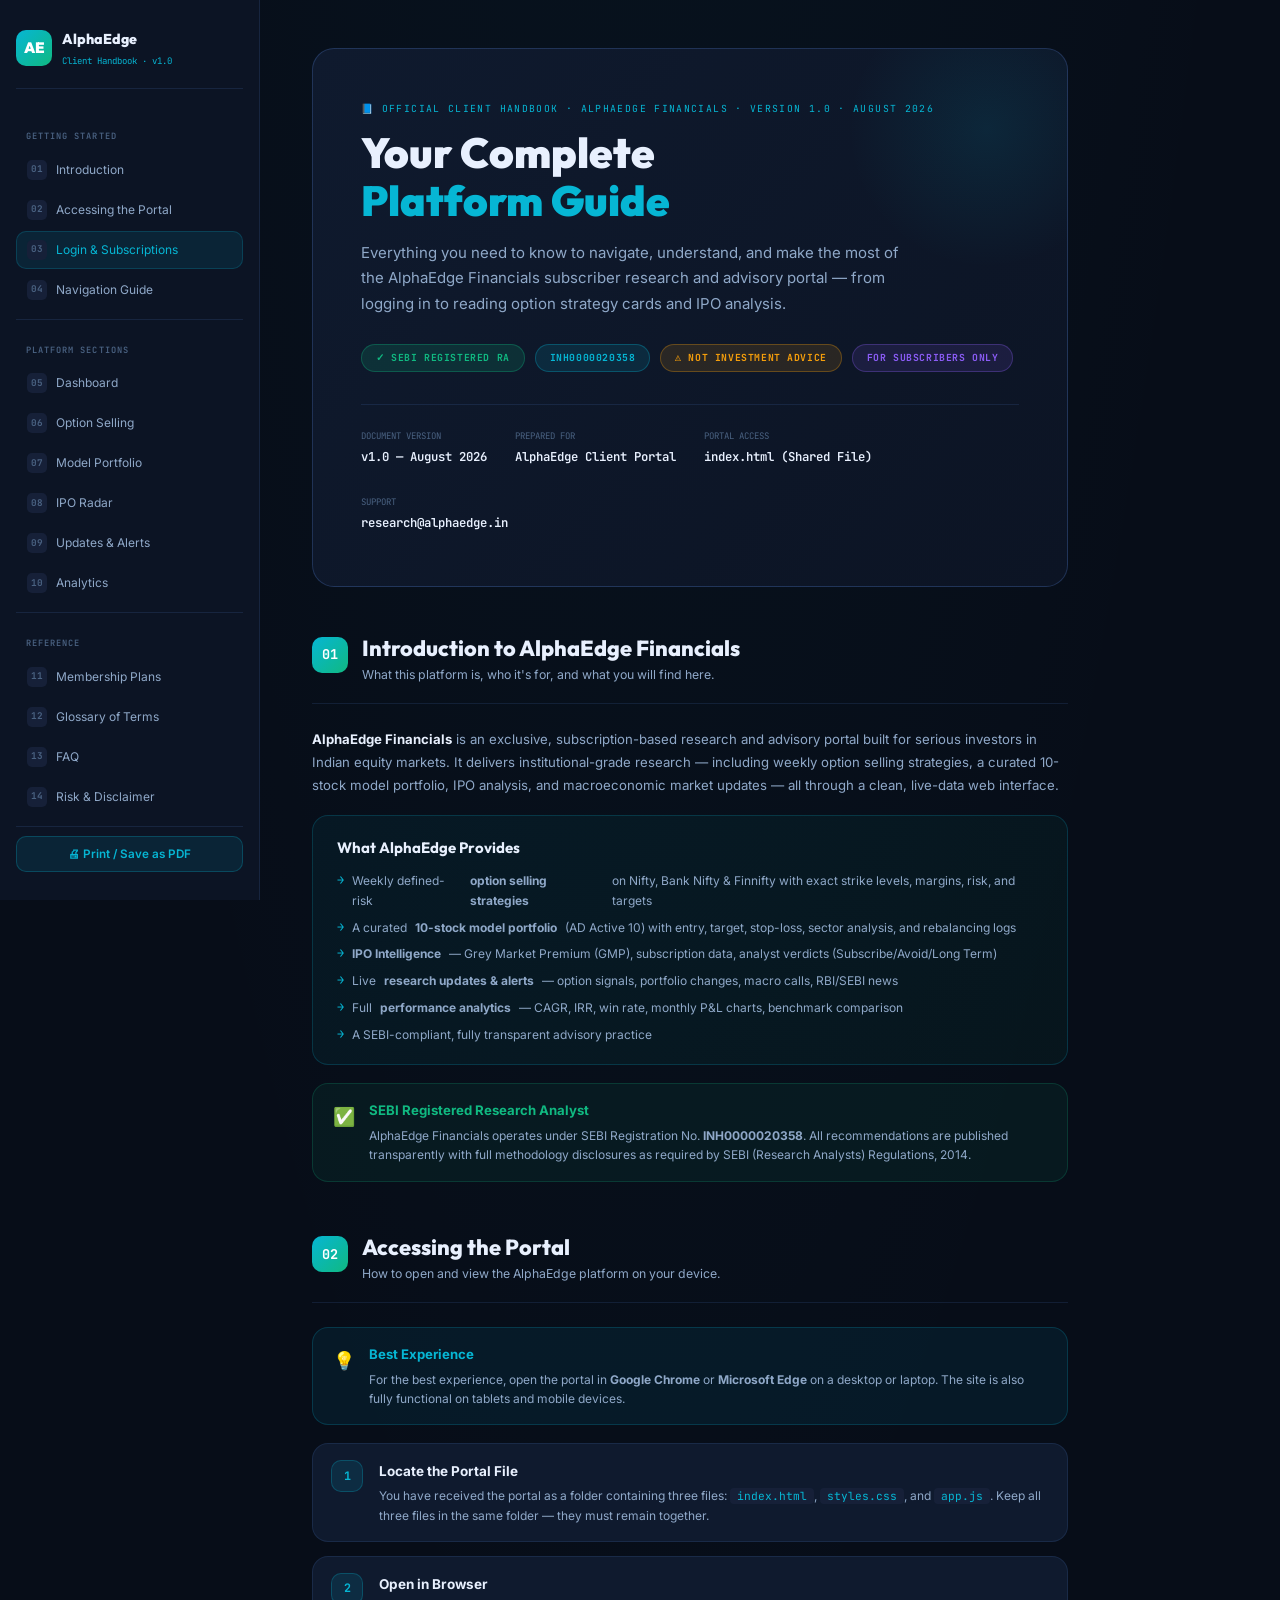
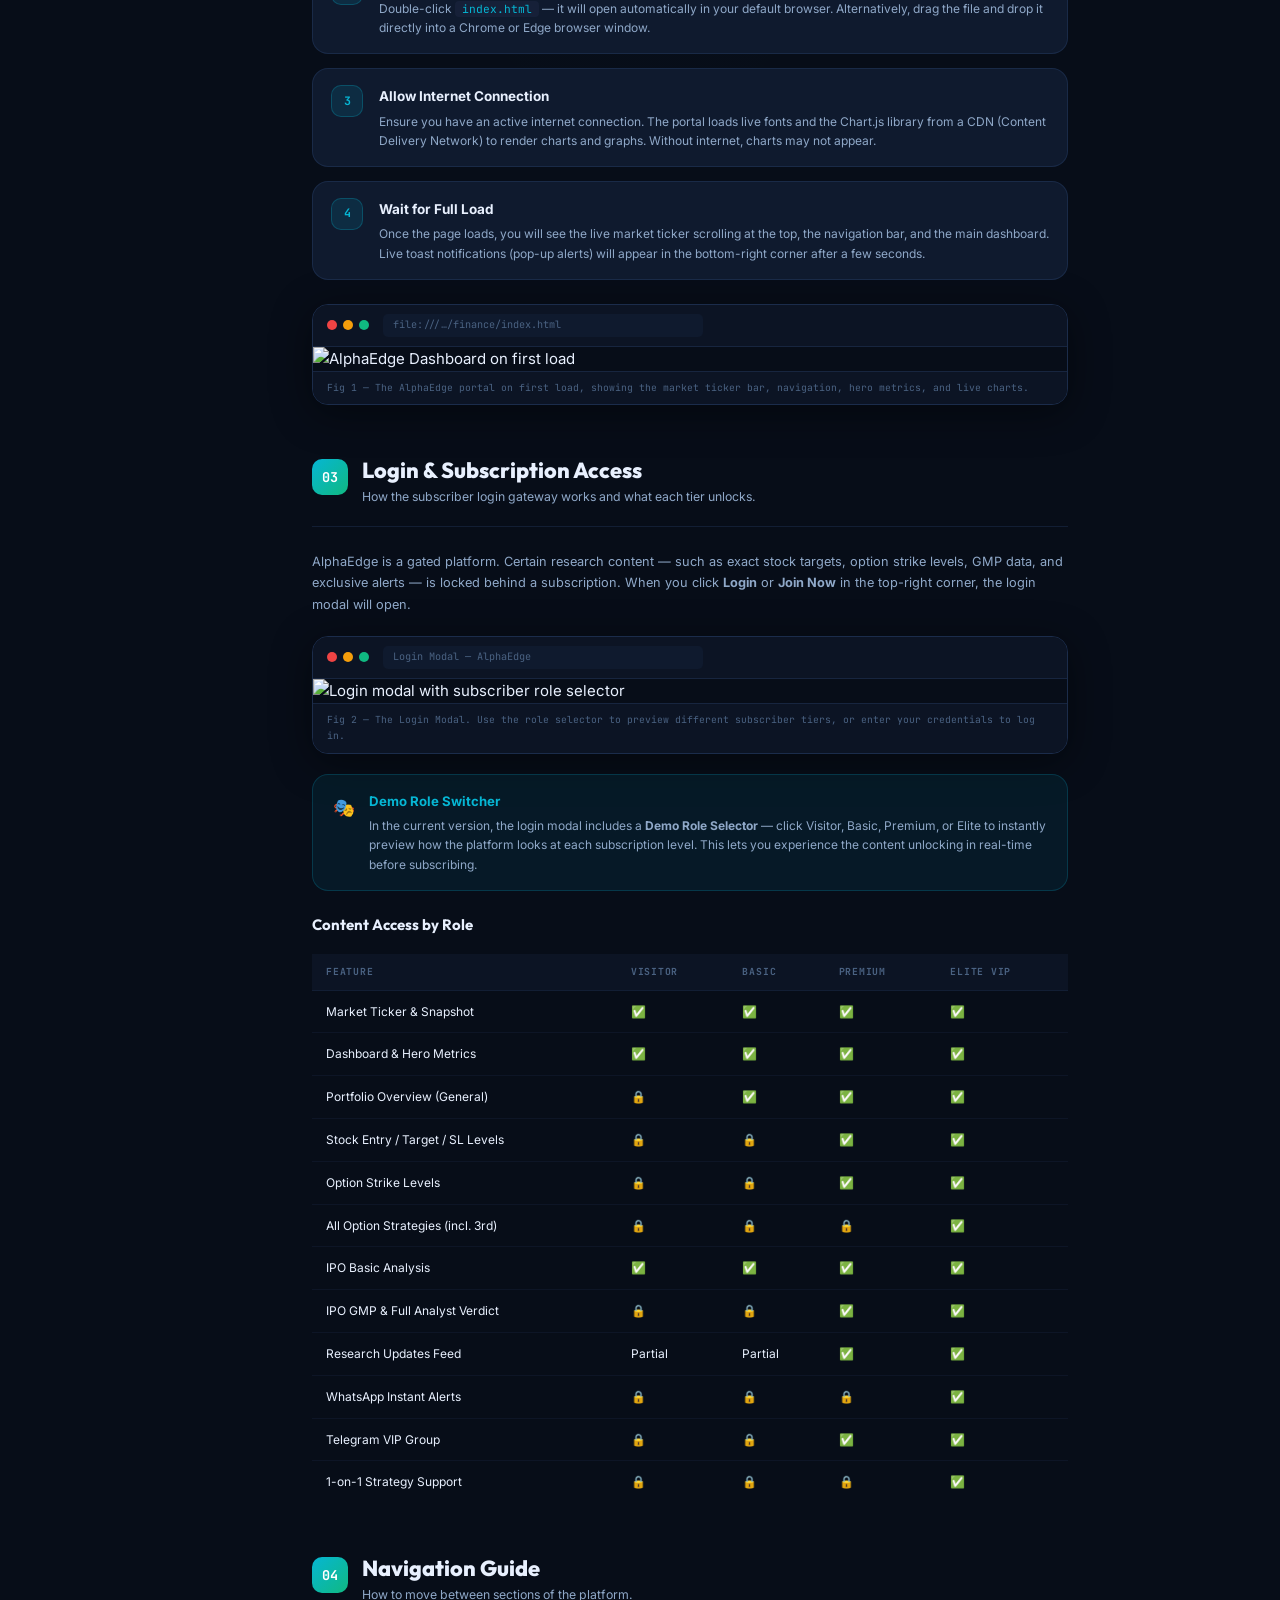
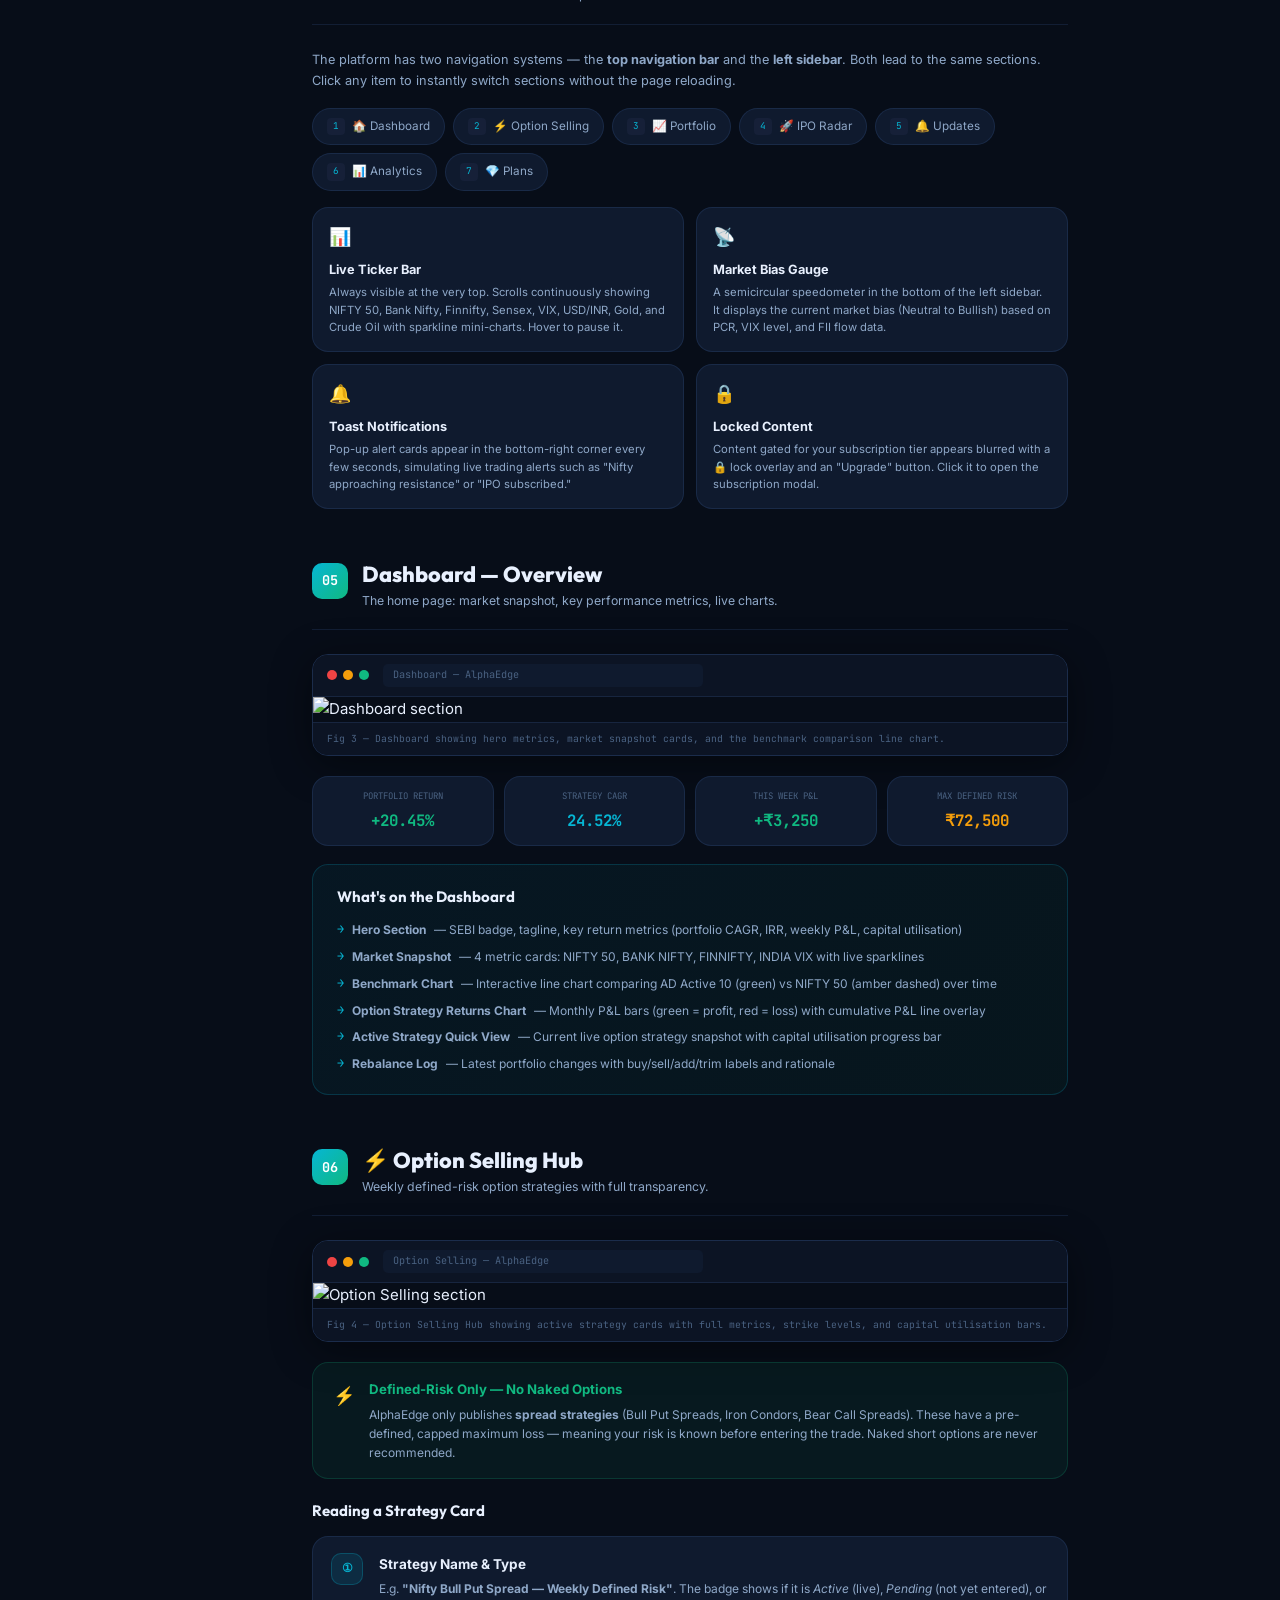
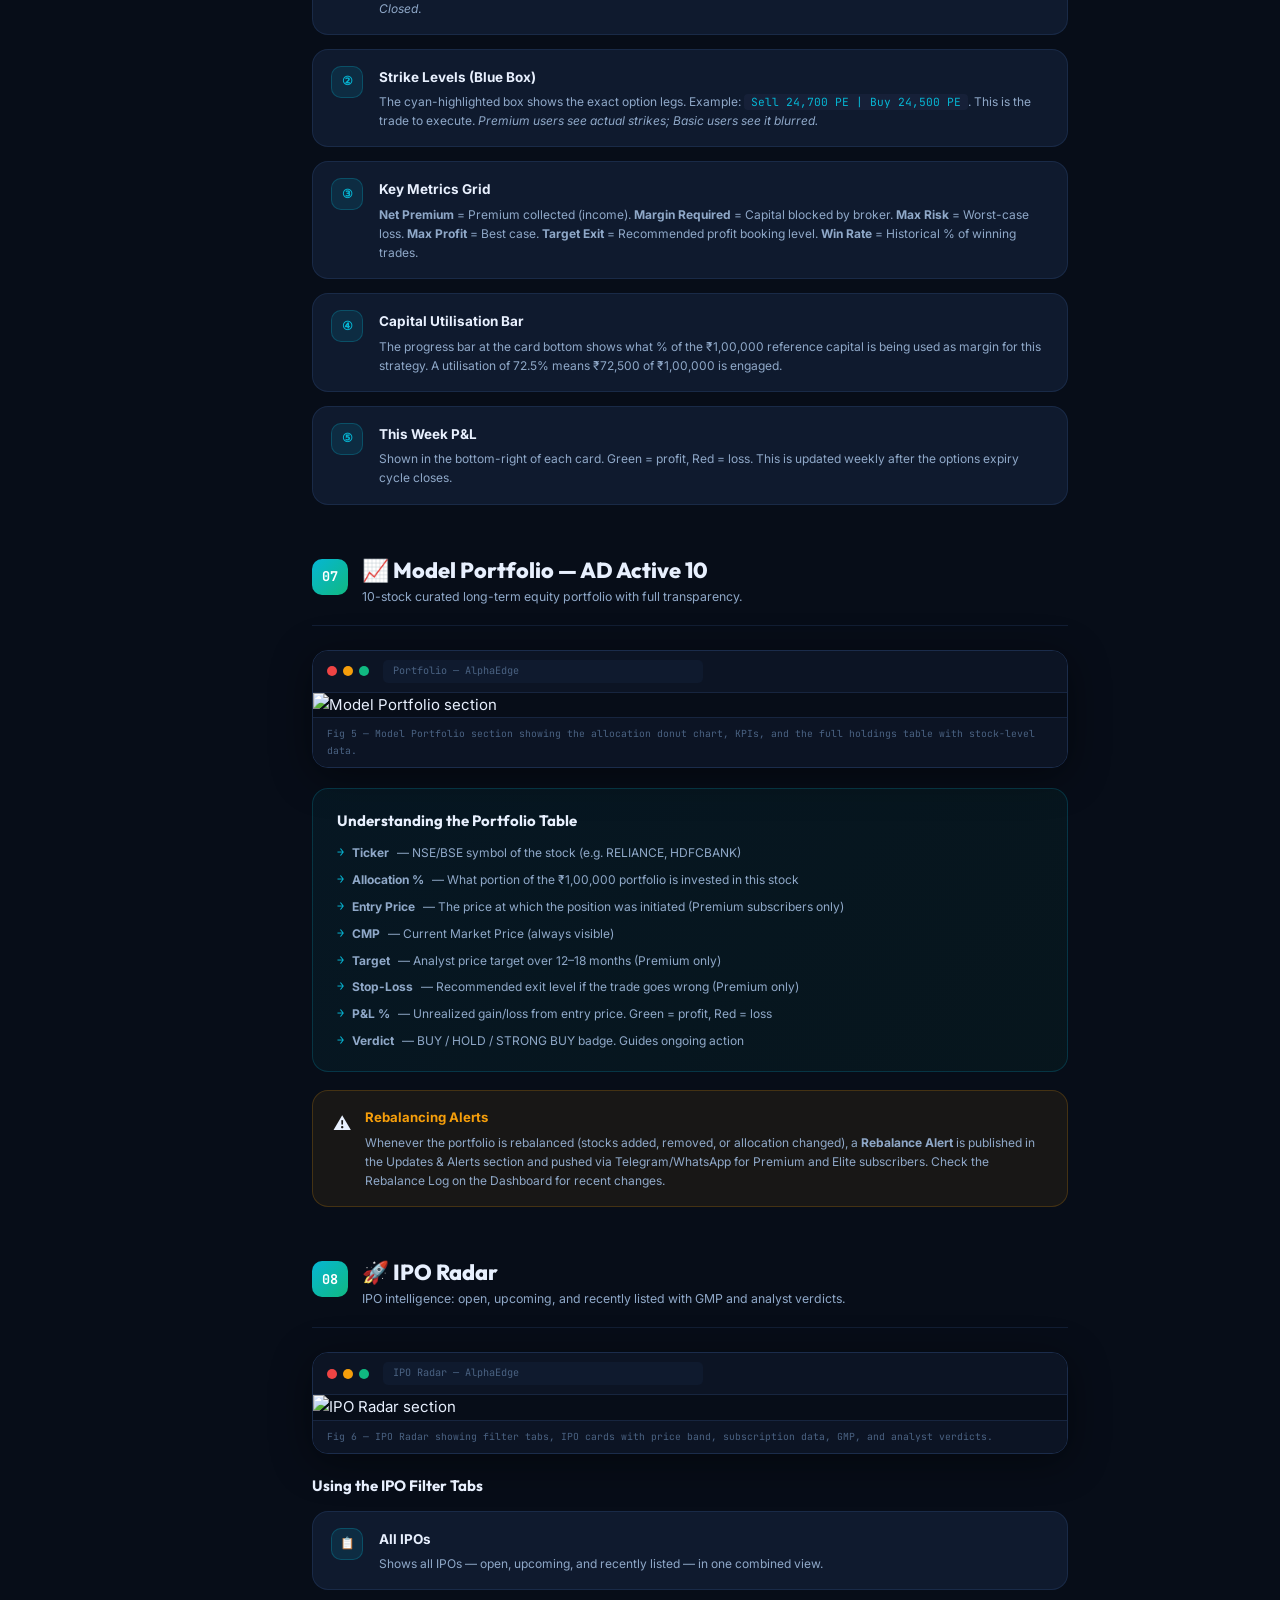
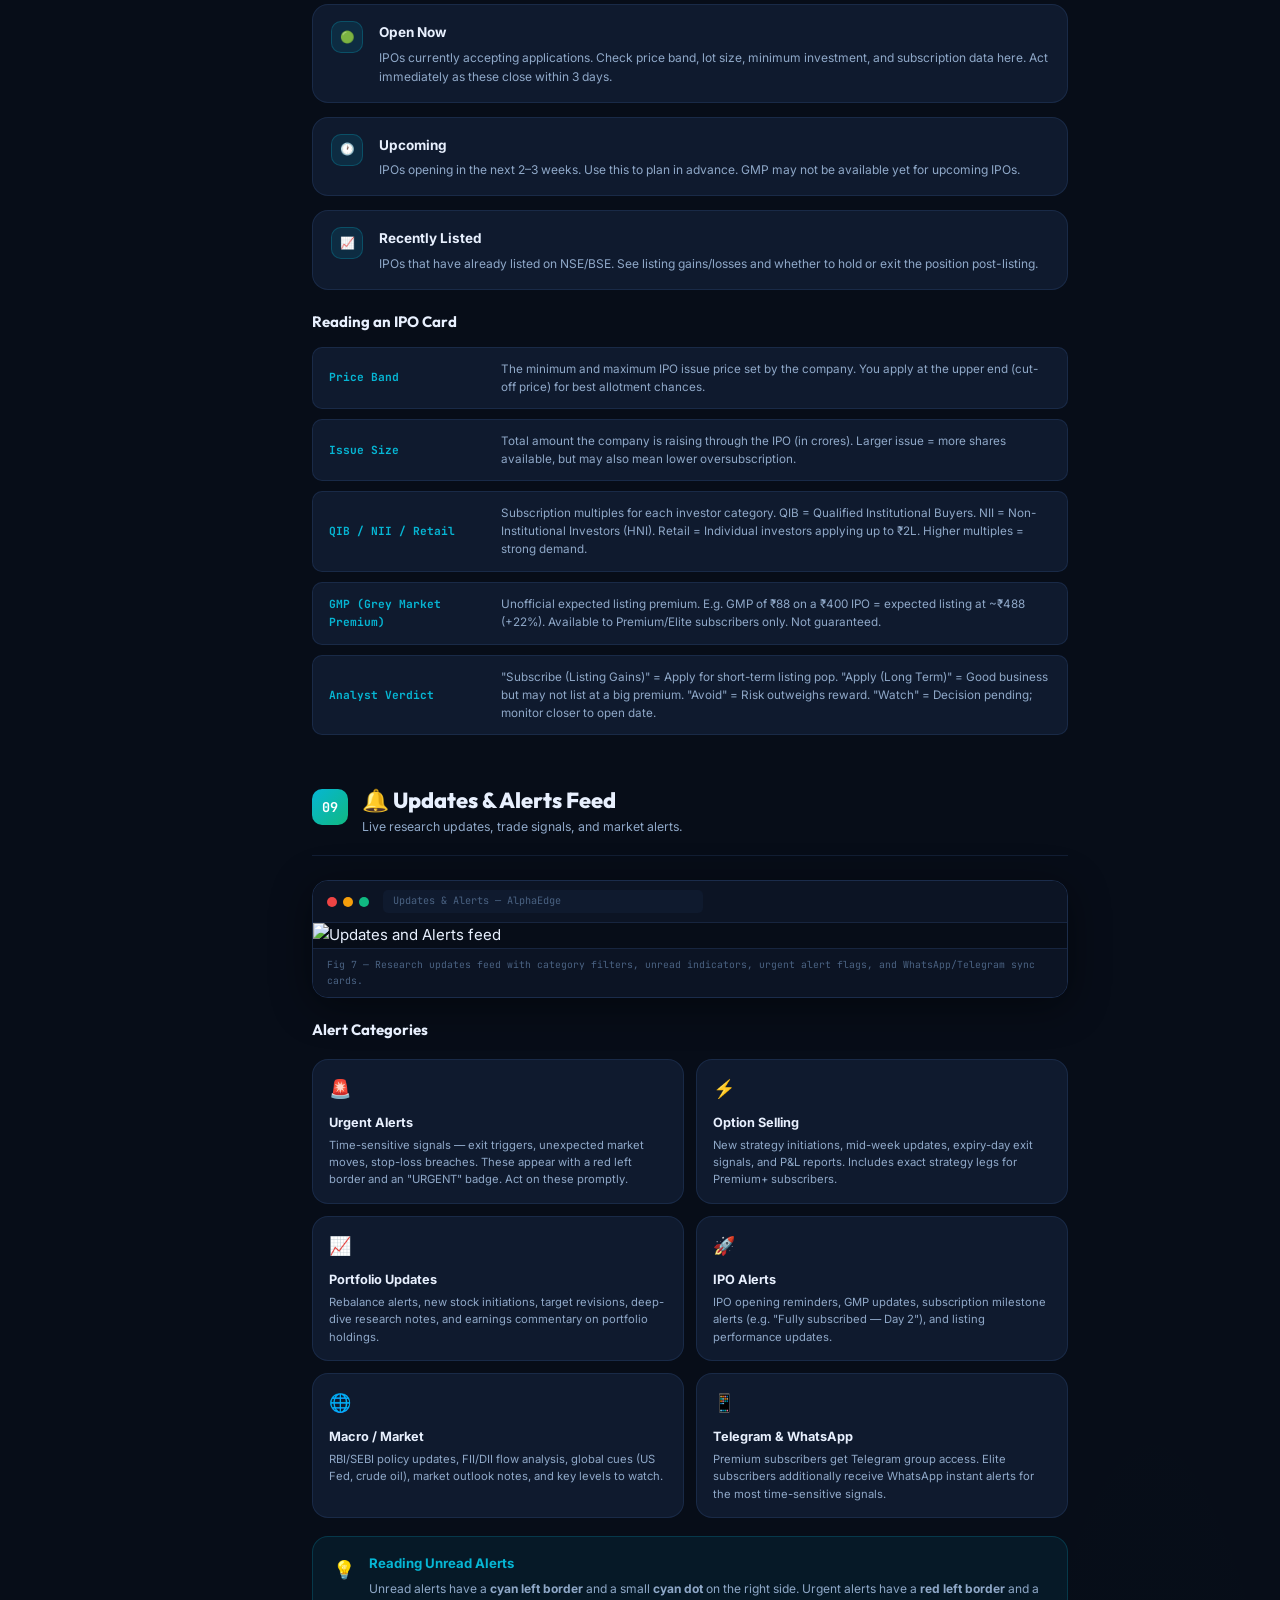
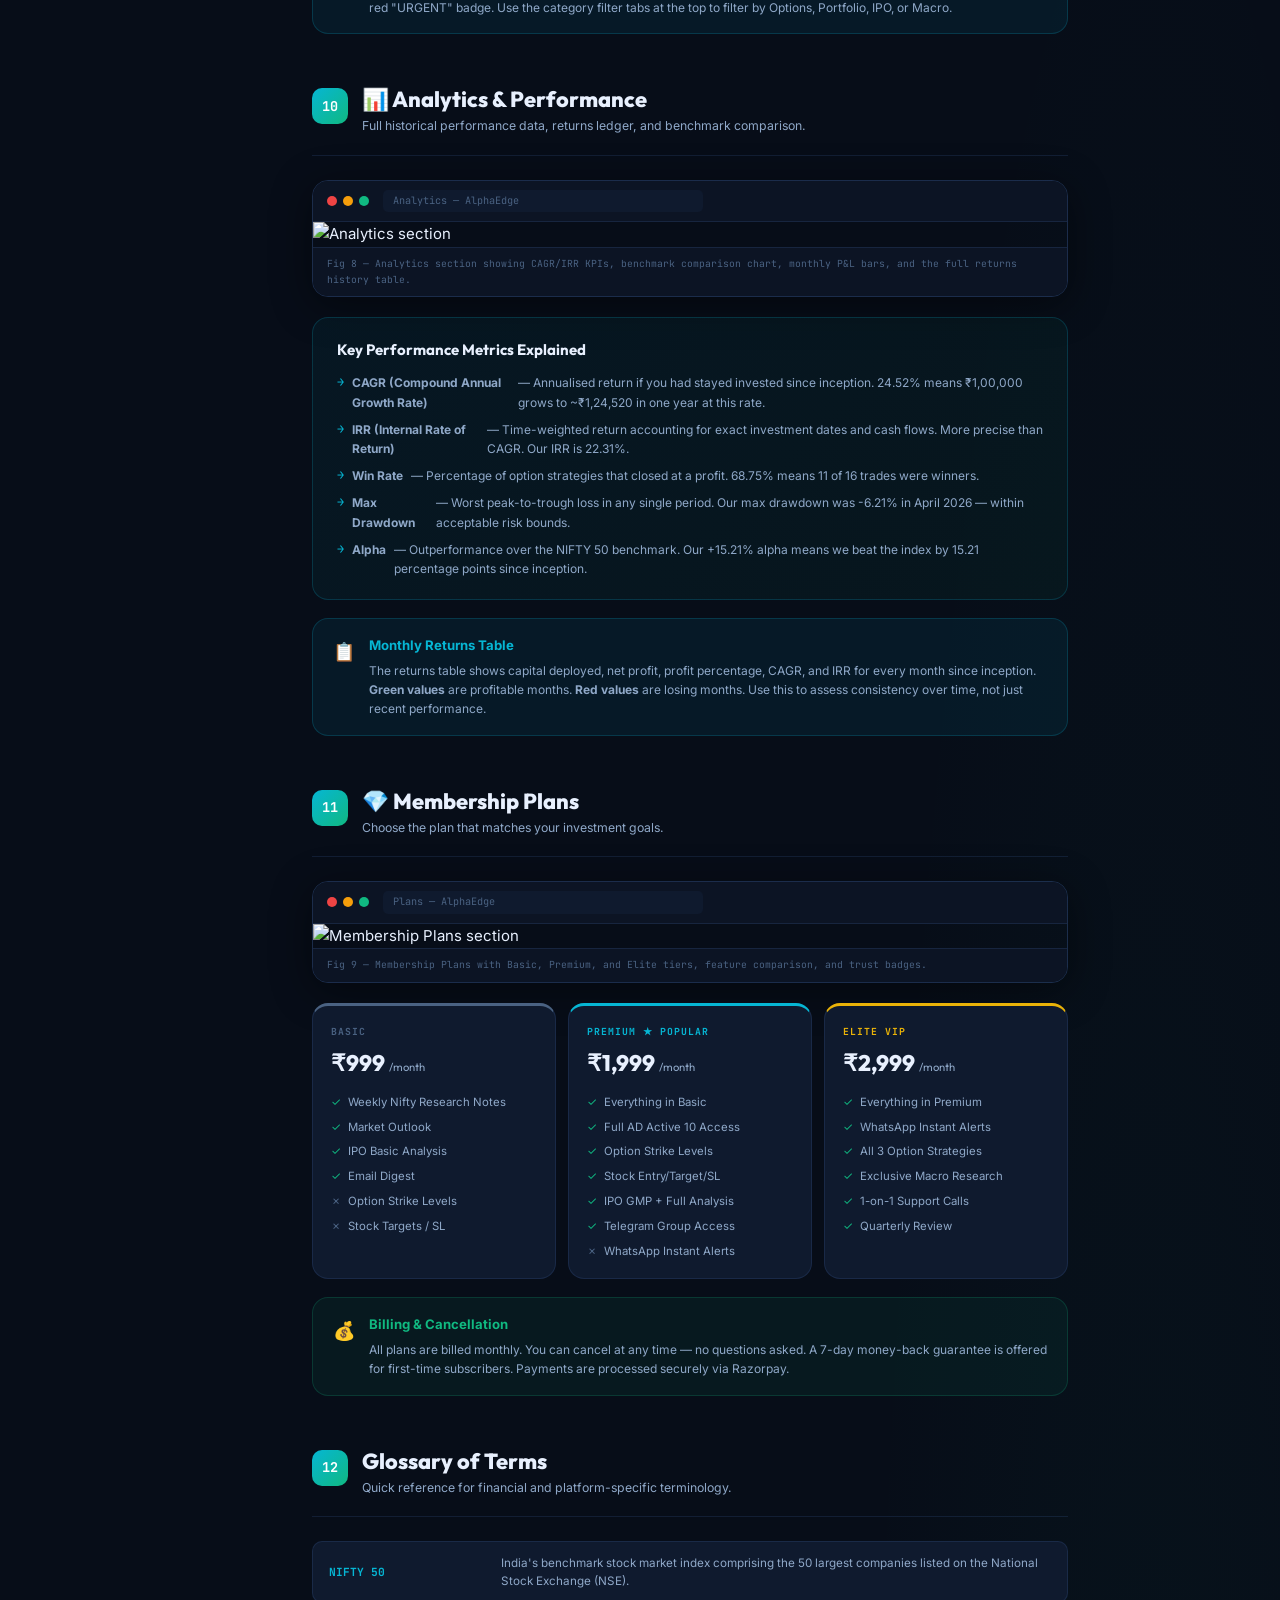
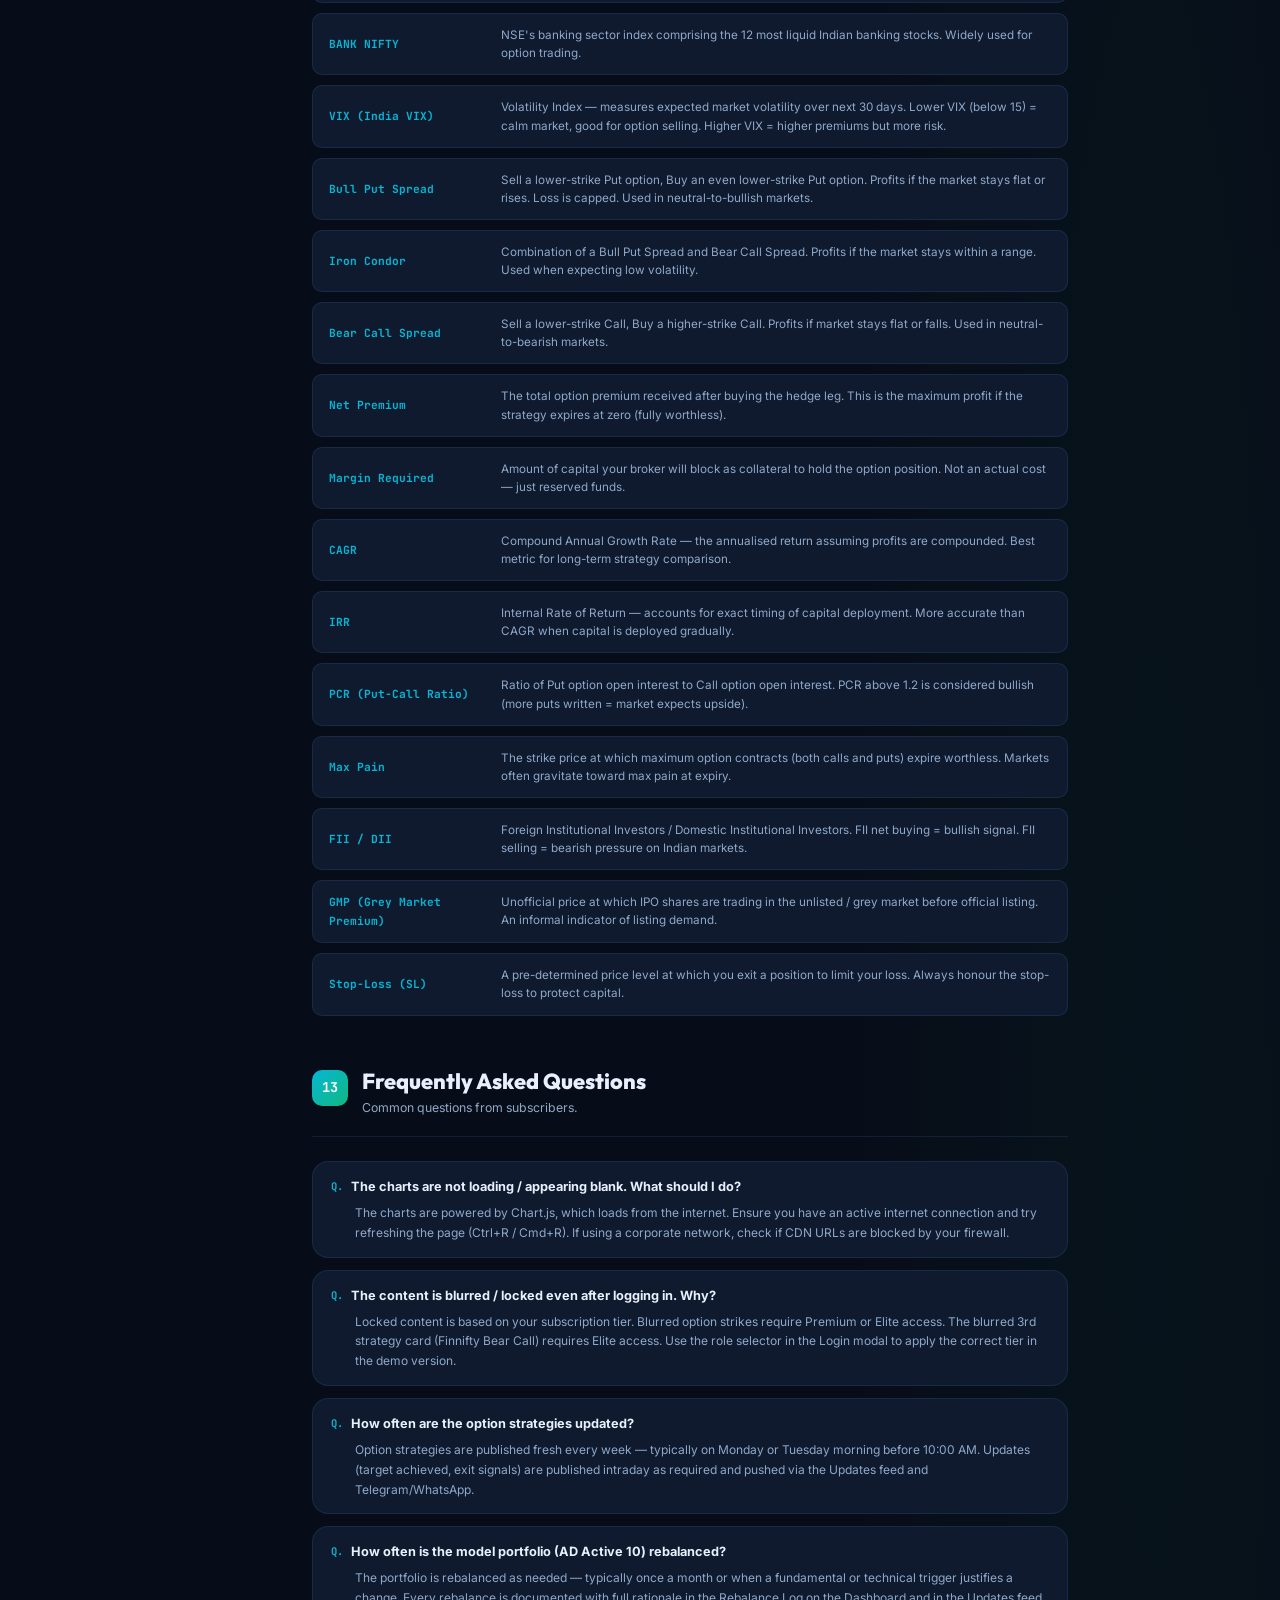
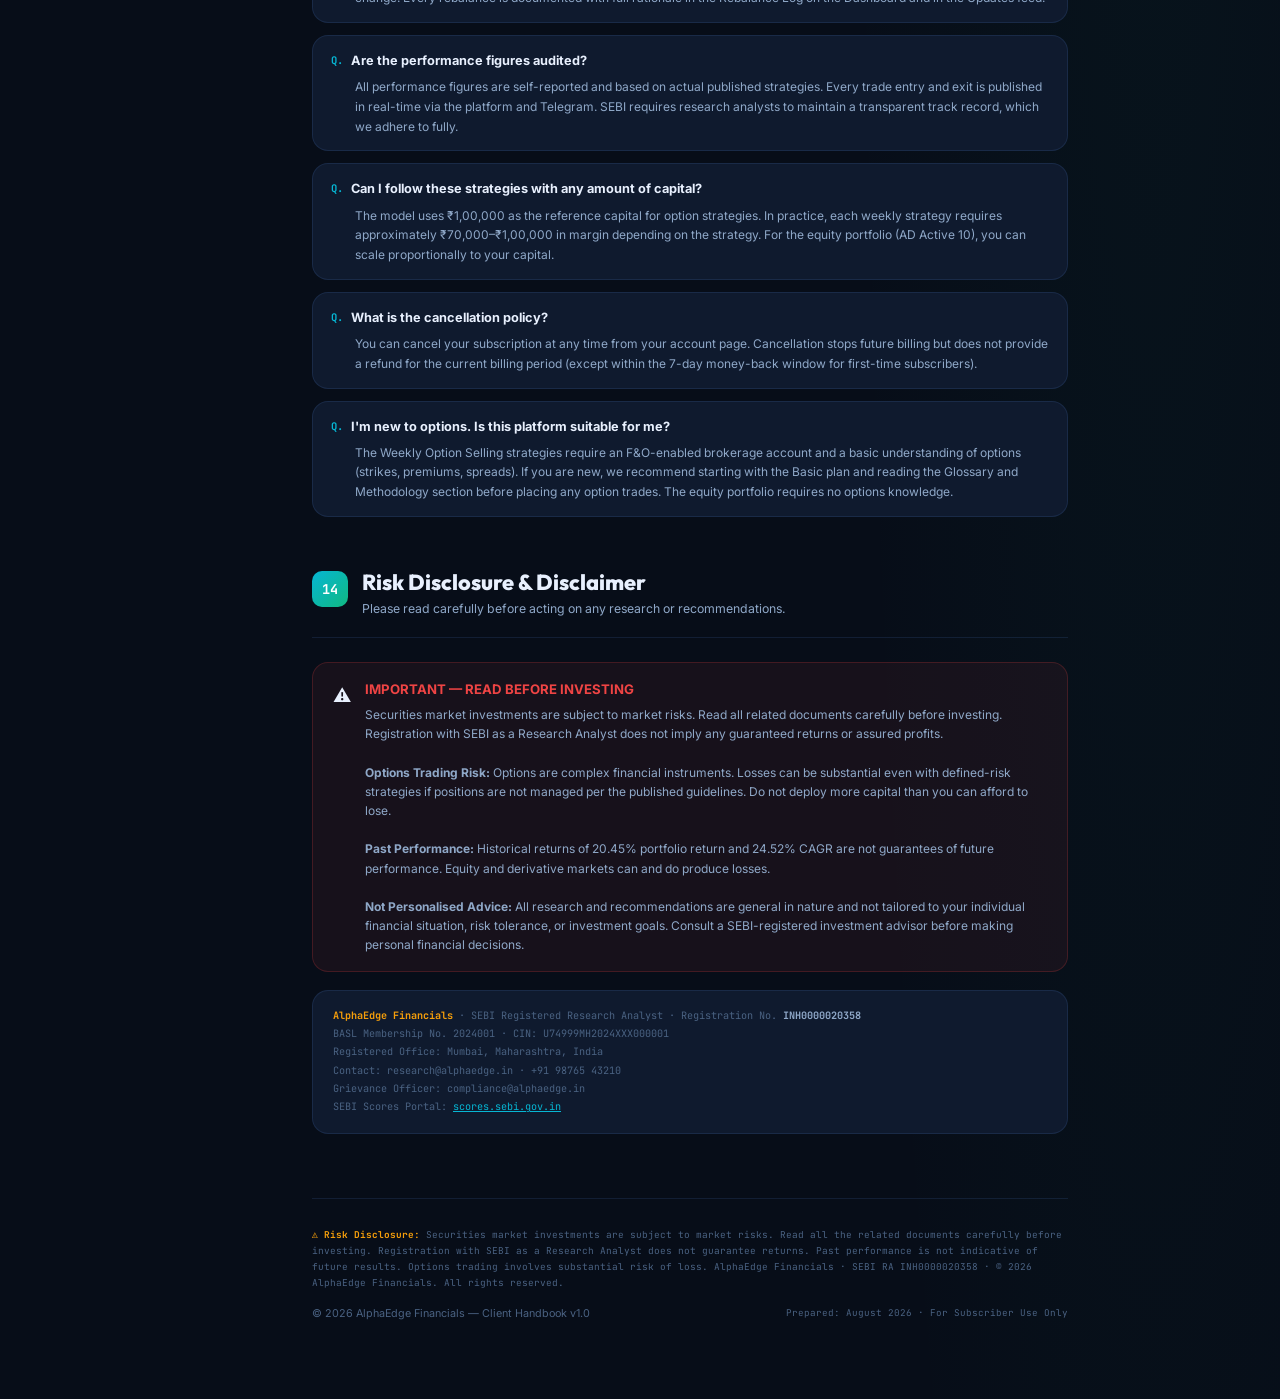
==== handbook.html @ 5fe49518 "feat: initial commit for AlphaEdge Financials advisory platform and client handbook" ====
<!DOCTYPE html>
<html lang="en">
<head>
  <meta charset="UTF-8">
  <meta name="viewport" content="width=device-width, initial-scale=1.0">
  <title>AlphaEdge Financials — Client Handbook</title>
  <meta name="description" content="Complete client guide and handbook for the AlphaEdge Financials research and advisory portal.">
  <link rel="preconnect" href="https://fonts.googleapis.com">
  <link rel="preconnect" href="https://fonts.gstatic.com" crossorigin>
  <link href="https://fonts.googleapis.com/css2?family=Outfit:wght@300;400;500;600;700;800;900&family=Inter:wght@300;400;500;600;700&family=JetBrains+Mono:wght@400;500;600&display=swap" rel="stylesheet">
  <style>
    /* ── TOKENS ── */
    :root {
      --bg: #070d18;
      --bg2: #0c1424;
      --bg3: #0f1a2e;
      --bg4: #162038;
      --border: rgba(99,155,255,0.12);
      --border2: rgba(99,155,255,0.22);
      --emerald: #10b981;
      --cyan: #06b6d4;
      --amber: #f59e0b;
      --crimson: #ef4444;
      --indigo: #6366f1;
      --violet: #8b5cf6;
      --gold: #eab308;
      --text: #e8f0fe;
      --text2: #8fa8c8;
      --text3: #4a6282;
      --ff-head: 'Outfit', sans-serif;
      --ff-body: 'Inter', sans-serif;
      --ff-mono: 'JetBrains Mono', monospace;
      --r: 10px;
      --rl: 16px;
      --rxl: 22px;
      --pill: 999px;
    }

    /* ── RESET ── */
    *, *::before, *::after { box-sizing: border-box; margin: 0; padding: 0; }
    html { scroll-behavior: smooth; font-size: 15px; }
    body {
      font-family: var(--ff-body);
      background: var(--bg);
      color: var(--text);
      line-height: 1.65;
      background-image:
        radial-gradient(ellipse 80% 50% at 50% -20%, rgba(6,182,212,0.06) 0%, transparent 70%),
        radial-gradient(ellipse 40% 40% at 90% 85%, rgba(16,185,129,0.04) 0%, transparent 60%);
    }
    a { color: var(--cyan); }
    img { max-width: 100%; border-radius: var(--rl); display: block; }
    ::-webkit-scrollbar { width: 5px; }
    ::-webkit-scrollbar-track { background: var(--bg2); }
    ::-webkit-scrollbar-thumb { background: var(--bg4); border-radius: 99px; }

    /* ── LAYOUT ── */
    .page-wrap {
      display: grid;
      grid-template-columns: 260px 1fr;
      min-height: 100vh;
    }

    /* ══ SIDEBAR TOC ══ */
    .toc {
      position: sticky;
      top: 0;
      height: 100vh;
      overflow-y: auto;
      background: var(--bg2);
      border-right: 1px solid var(--border);
      padding: 28px 16px;
      display: flex;
      flex-direction: column;
      gap: 2px;
    }
    .toc-logo {
      display: flex;
      align-items: center;
      gap: 10px;
      margin-bottom: 24px;
      padding-bottom: 20px;
      border-bottom: 1px solid var(--border);
    }
    .toc-logo-icon {
      width: 36px; height: 36px;
      background: linear-gradient(135deg, var(--cyan), var(--emerald));
      border-radius: var(--r);
      display: flex; align-items: center; justify-content: center;
      font-family: var(--ff-head);
      font-weight: 900; font-size: 1rem; color: #fff;
      flex-shrink: 0;
    }
    .toc-brand { font-family: var(--ff-head); font-weight: 800; font-size: 0.95rem; }
    .toc-sub { font-family: var(--ff-mono); font-size: 0.6rem; color: var(--cyan); margin-top: 2px; }

    .toc-section-label {
      font-family: var(--ff-mono);
      font-size: 0.58rem;
      font-weight: 600;
      color: var(--text3);
      text-transform: uppercase;
      letter-spacing: 0.12em;
      padding: 14px 10px 5px;
    }
    .toc-item {
      display: flex;
      align-items: center;
      gap: 9px;
      padding: 8px 10px;
      border-radius: var(--r);
      font-size: 0.8rem;
      color: var(--text2);
      text-decoration: none;
      transition: all 0.18s ease;
      border: 1px solid transparent;
    }
    .toc-item:hover { background: var(--bg3); color: var(--text); border-color: var(--border); }
    .toc-item.active { background: rgba(6,182,212,0.1); color: var(--cyan); border-color: rgba(6,182,212,0.2); }
    .toc-num {
      width: 20px; height: 20px;
      background: var(--bg4);
      border-radius: 5px;
      display: flex; align-items: center; justify-content: center;
      font-family: var(--ff-mono);
      font-size: 0.62rem;
      font-weight: 700;
      color: var(--text3);
      flex-shrink: 0;
    }
    .toc-divider { height: 1px; background: var(--border); margin: 8px 0; }
    .toc-print-btn {
      margin-top: auto;
      padding: 10px;
      background: rgba(6,182,212,0.1);
      border: 1px solid rgba(6,182,212,0.25);
      border-radius: var(--r);
      color: var(--cyan);
      font-size: 0.78rem;
      font-weight: 600;
      font-family: var(--ff-body);
      cursor: pointer;
      text-align: center;
      transition: all 0.18s ease;
    }
    .toc-print-btn:hover { background: rgba(6,182,212,0.18); }

    /* ══ MAIN CONTENT ══ */
    .main {
      max-width: 860px;
      padding: 48px 52px;
    }

    /* ── COVER ── */
    .cover {
      padding: 52px 48px;
      background: linear-gradient(135deg, var(--bg3) 0%, var(--bg2) 100%);
      border: 1px solid var(--border2);
      border-radius: var(--rxl);
      position: relative;
      overflow: hidden;
      margin-bottom: 48px;
    }
    .cover::before {
      content: '';
      position: absolute;
      top: -60px; right: -60px;
      width: 280px; height: 280px;
      background: radial-gradient(circle, rgba(6,182,212,0.1) 0%, transparent 70%);
      pointer-events: none;
    }
    .cover-eyebrow {
      font-family: var(--ff-mono);
      font-size: 0.65rem;
      color: var(--cyan);
      text-transform: uppercase;
      letter-spacing: 0.14em;
      margin-bottom: 12px;
    }
    .cover h1 {
      font-family: var(--ff-head);
      font-size: 2.8rem;
      font-weight: 900;
      line-height: 1.15;
      color: var(--text);
      margin-bottom: 14px;
    }
    .cover h1 em { font-style: normal; color: var(--cyan); }
    .cover-sub {
      font-size: 1rem;
      color: var(--text2);
      max-width: 540px;
      line-height: 1.7;
      margin-bottom: 28px;
    }
    .cover-pills { display: flex; gap: 10px; flex-wrap: wrap; margin-bottom: 32px; }
    .pill {
      font-family: var(--ff-mono);
      font-size: 0.65rem;
      font-weight: 700;
      padding: 5px 14px;
      border-radius: var(--pill);
      text-transform: uppercase;
      letter-spacing: 0.06em;
    }
    .pill-green { background: rgba(16,185,129,0.15); color: var(--emerald); border: 1px solid rgba(16,185,129,0.3); }
    .pill-cyan  { background: rgba(6,182,212,0.12); color: var(--cyan); border: 1px solid rgba(6,182,212,0.3); }
    .pill-amber { background: rgba(245,158,11,0.12); color: var(--amber); border: 1px solid rgba(245,158,11,0.3); }
    .pill-violet { background: rgba(139,92,246,0.12); color: var(--violet); border: 1px solid rgba(139,92,246,0.3); }

    .cover-meta {
      display: flex;
      gap: 28px;
      padding-top: 24px;
      border-top: 1px solid var(--border);
      flex-wrap: wrap;
    }
    .cover-meta-item { display: flex; flex-direction: column; gap: 3px; }
    .cm-label { font-family: var(--ff-mono); font-size: 0.6rem; color: var(--text3); text-transform: uppercase; }
    .cm-val { font-family: var(--ff-mono); font-size: 0.82rem; font-weight: 600; color: var(--text); }

    /* ── SECTIONS ── */
    .section { margin-bottom: 52px; }
    .section-anchor { display: block; height: 80px; margin-top: -80px; visibility: hidden; }

    .section-header {
      display: flex;
      align-items: flex-start;
      gap: 14px;
      margin-bottom: 24px;
      padding-bottom: 18px;
      border-bottom: 1px solid var(--border);
    }
    .section-num {
      width: 36px; height: 36px;
      background: linear-gradient(135deg, var(--cyan), var(--emerald));
      border-radius: var(--r);
      display: flex; align-items: center; justify-content: center;
      font-family: var(--ff-mono);
      font-weight: 700; font-size: 0.9rem; color: #fff;
      flex-shrink: 0;
      margin-top: 2px;
    }
    .section-header-text h2 {
      font-family: var(--ff-head);
      font-size: 1.45rem;
      font-weight: 800;
      color: var(--text);
      line-height: 1.2;
    }
    .section-header-text p {
      font-size: 0.82rem;
      color: var(--text2);
      margin-top: 4px;
    }

    /* ── CALLOUT BOXES ── */
    .callout {
      border-radius: var(--rl);
      padding: 16px 20px;
      margin: 18px 0;
      display: flex;
      gap: 14px;
      align-items: flex-start;
    }
    .callout-icon { font-size: 1.2rem; flex-shrink: 0; margin-top: 2px; }
    .callout-body { flex: 1; }
    .callout-title { font-weight: 700; font-size: 0.88rem; margin-bottom: 4px; }
    .callout-text { font-size: 0.8rem; color: var(--text2); line-height: 1.6; }
    .callout.tip { background: rgba(6,182,212,0.08); border: 1px solid rgba(6,182,212,0.2); }
    .callout.tip .callout-title { color: var(--cyan); }
    .callout.warning { background: rgba(245,158,11,0.07); border: 1px solid rgba(245,158,11,0.2); }
    .callout.warning .callout-title { color: var(--amber); }
    .callout.important { background: rgba(16,185,129,0.07); border: 1px solid rgba(16,185,129,0.2); }
    .callout.important .callout-title { color: var(--emerald); }
    .callout.danger { background: rgba(239,68,68,0.07); border: 1px solid rgba(239,68,68,0.2); }
    .callout.danger .callout-title { color: var(--crimson); }

    /* ── STEP CARDS ── */
    .steps { display: flex; flex-direction: column; gap: 14px; }
    .step-card {
      display: flex;
      gap: 16px;
      align-items: flex-start;
      padding: 16px 18px;
      background: var(--bg3);
      border: 1px solid var(--border);
      border-radius: var(--rl);
      transition: border-color 0.18s;
    }
    .step-card:hover { border-color: var(--border2); }
    .step-num {
      width: 32px; height: 32px;
      background: rgba(6,182,212,0.12);
      border: 1px solid rgba(6,182,212,0.25);
      border-radius: var(--r);
      display: flex; align-items: center; justify-content: center;
      font-family: var(--ff-mono);
      font-weight: 700; font-size: 0.78rem; color: var(--cyan);
      flex-shrink: 0;
    }
    .step-body h4 { font-weight: 700; font-size: 0.9rem; color: var(--text); margin-bottom: 4px; }
    .step-body p { font-size: 0.8rem; color: var(--text2); line-height: 1.6; }
    .step-body code {
      font-family: var(--ff-mono);
      font-size: 0.75rem;
      background: var(--bg4);
      padding: 1px 7px;
      border-radius: 4px;
      color: var(--cyan);
    }

    /* ── FEATURE GRID ── */
    .feature-grid { display: grid; grid-template-columns: 1fr 1fr; gap: 12px; margin: 16px 0; }
    .feature-card {
      padding: 14px 16px;
      background: var(--bg3);
      border: 1px solid var(--border);
      border-radius: var(--rl);
      transition: all 0.18s;
    }
    .feature-card:hover { border-color: var(--border2); }
    .feature-card .fc-icon { font-size: 1.2rem; margin-bottom: 8px; }
    .feature-card h4 { font-weight: 700; font-size: 0.85rem; color: var(--text); margin-bottom: 4px; }
    .feature-card p { font-size: 0.75rem; color: var(--text2); line-height: 1.55; }

    /* ── ROLE TABLE ── */
    .role-table { width: 100%; border-collapse: collapse; margin: 16px 0; }
    .role-table th {
      font-family: var(--ff-mono);
      font-size: 0.65rem;
      color: var(--text3);
      text-transform: uppercase;
      letter-spacing: 0.08em;
      padding: 10px 14px;
      text-align: left;
      background: var(--bg2);
      border-bottom: 1px solid var(--border);
    }
    .role-table td {
      padding: 11px 14px;
      border-bottom: 1px solid rgba(99,155,255,0.06);
      font-size: 0.8rem;
      vertical-align: top;
    }
    .role-table tr:last-child td { border-bottom: none; }
    .role-table tr:hover td { background: rgba(255,255,255,0.015); }
    .role-badge {
      font-family: var(--ff-mono);
      font-size: 0.65rem;
      font-weight: 700;
      padding: 3px 10px;
      border-radius: var(--pill);
      text-transform: uppercase;
      white-space: nowrap;
    }
    .rb-vis  { background: rgba(255,255,255,0.07); color: var(--text2); }
    .rb-basic { background: rgba(16,185,129,0.12); color: var(--emerald); }
    .rb-prem { background: rgba(6,182,212,0.12); color: var(--cyan); }
    .rb-elite { background: rgba(234,179,8,0.15); color: var(--gold); }

    /* ── GLOSSARY ── */
    .glossary { display: flex; flex-direction: column; gap: 10px; }
    .gloss-item {
      display: grid;
      grid-template-columns: 160px 1fr;
      gap: 12px;
      padding: 12px 16px;
      background: var(--bg3);
      border: 1px solid var(--border);
      border-radius: var(--r);
    }
    .gloss-term { font-family: var(--ff-mono); font-size: 0.75rem; font-weight: 700; color: var(--cyan); align-self: center; }
    .gloss-def { font-size: 0.78rem; color: var(--text2); line-height: 1.55; }

    /* ── FAQ ── */
    .faq { display: flex; flex-direction: column; gap: 12px; }
    .faq-item {
      padding: 14px 18px;
      background: var(--bg3);
      border: 1px solid var(--border);
      border-radius: var(--rl);
    }
    .faq-q { font-weight: 700; font-size: 0.85rem; color: var(--text); margin-bottom: 6px; display: flex; gap: 8px; align-items: flex-start; }
    .faq-q::before { content: 'Q.'; font-family: var(--ff-mono); color: var(--cyan); font-size: 0.7rem; font-weight: 700; margin-top: 2px; flex-shrink: 0; }
    .faq-a { font-size: 0.8rem; color: var(--text2); line-height: 1.65; padding-left: 24px; }

    /* ── SCREENSHOT FRAME ── */
    .screenshot-frame {
      margin: 20px 0;
      border-radius: var(--rl);
      overflow: hidden;
      border: 1px solid var(--border2);
      box-shadow: 0 8px 40px rgba(0,0,0,0.45);
    }
    .screenshot-frame .sf-bar {
      background: var(--bg2);
      padding: 9px 14px;
      display: flex;
      align-items: center;
      gap: 6px;
      border-bottom: 1px solid var(--border);
    }
    .sf-dot { width: 10px; height: 10px; border-radius: 50%; }
    .sf-dot.r { background: #ef4444; }
    .sf-dot.y { background: #f59e0b; }
    .sf-dot.g { background: #10b981; }
    .sf-url {
      margin-left: 8px;
      font-family: var(--ff-mono);
      font-size: 0.68rem;
      color: var(--text3);
      background: var(--bg3);
      padding: 3px 10px;
      border-radius: 5px;
      flex: 1;
      max-width: 320px;
    }
    .sf-caption {
      background: var(--bg2);
      padding: 8px 14px;
      font-family: var(--ff-mono);
      font-size: 0.65rem;
      color: var(--text3);
      border-top: 1px solid var(--border);
    }
    .screenshot-frame img { border-radius: 0; width: 100%; }

    /* ── TIER CARDS ── */
    .tier-grid { display: grid; grid-template-columns: repeat(3, 1fr); gap: 12px; margin: 16px 0; }
    .tier-card {
      padding: 18px;
      border-radius: var(--rl);
      border: 1px solid var(--border);
      background: var(--bg3);
    }
    .tier-card.t-basic  { border-top: 3px solid var(--text3); }
    .tier-card.t-prem   { border-top: 3px solid var(--cyan); }
    .tier-card.t-elite  { border-top: 3px solid var(--gold); }
    .tier-name { font-family: var(--ff-mono); font-size: 0.65rem; font-weight: 700; text-transform: uppercase; letter-spacing: 0.1em; color: var(--text3); margin-bottom: 4px; }
    .tier-price { font-family: var(--ff-head); font-size: 1.5rem; font-weight: 800; color: var(--text); }
    .tier-price span { font-size: 0.75rem; font-weight: 400; color: var(--text2); }
    .tier-features { margin-top: 12px; display: flex; flex-direction: column; gap: 6px; }
    .tf-item { font-size: 0.76rem; color: var(--text2); display: flex; gap: 7px; align-items: flex-start; }
    .tf-check { color: var(--emerald); flex-shrink: 0; }
    .tf-x { color: var(--text3); flex-shrink: 0; }

    /* ── HIGHLIGHT BOX ── */
    .highlight-box {
      background: linear-gradient(135deg, rgba(6,182,212,0.06) 0%, rgba(16,185,129,0.05) 100%);
      border: 1px solid rgba(6,182,212,0.2);
      border-radius: var(--rl);
      padding: 20px 24px;
      margin: 18px 0;
    }
    .highlight-box h3 { font-family: var(--ff-head); font-size: 1rem; font-weight: 700; color: var(--text); margin-bottom: 10px; }
    .highlight-box ul { padding-left: 0; display: flex; flex-direction: column; gap: 7px; }
    .highlight-box li { font-size: 0.8rem; color: var(--text2); list-style: none; display: flex; gap: 8px; align-items: flex-start; }
    .highlight-box li::before { content: '→'; color: var(--cyan); font-family: var(--ff-mono); font-weight: 700; flex-shrink: 0; }

    /* ── METRIC ROW ── */
    .metric-strip {
      display: grid;
      grid-template-columns: repeat(4, 1fr);
      gap: 10px;
      margin: 16px 0;
    }
    .ms-item {
      padding: 12px 14px;
      background: var(--bg3);
      border: 1px solid var(--border);
      border-radius: var(--rl);
      text-align: center;
    }
    .ms-label { font-family: var(--ff-mono); font-size: 0.6rem; color: var(--text3); text-transform: uppercase; margin-bottom: 4px; }
    .ms-val { font-family: var(--ff-mono); font-size: 1.05rem; font-weight: 700; }
    .ms-val.green { color: var(--emerald); }
    .ms-val.cyan { color: var(--cyan); }
    .ms-val.amber { color: var(--amber); }
    .ms-val.red { color: var(--crimson); }

    /* ── NAV REFERENCE ── */
    .nav-ref {
      display: flex;
      flex-wrap: wrap;
      gap: 8px;
      margin: 16px 0;
    }
    .nav-ref-item {
      display: flex;
      align-items: center;
      gap: 7px;
      padding: 8px 14px;
      background: var(--bg3);
      border: 1px solid var(--border);
      border-radius: var(--pill);
      font-size: 0.78rem;
      color: var(--text2);
    }
    .nav-ref-item .nri-num {
      font-family: var(--ff-mono);
      font-size: 0.62rem;
      background: var(--bg4);
      padding: 1px 6px;
      border-radius: 4px;
      color: var(--cyan);
    }

    /* ── FOOTER ── */
    .handbook-footer {
      margin-top: 64px;
      padding: 28px 0;
      border-top: 1px solid var(--border);
    }
    .hf-sebi {
      font-family: var(--ff-mono);
      font-size: 0.63rem;
      color: var(--text3);
      line-height: 1.7;
    }
    .hf-sebi strong { color: var(--amber); }
    .hf-bottom {
      display: flex;
      align-items: center;
      justify-content: space-between;
      margin-top: 14px;
      flex-wrap: wrap;
      gap: 10px;
    }
    .hf-copy { font-size: 0.72rem; color: var(--text3); }
    .hf-version { font-family: var(--ff-mono); font-size: 0.62rem; color: var(--text3); }

    /* ── PRINT ── */
    @media print {
      body { background: #fff; color: #111; }
      .toc { display: none; }
      .page-wrap { display: block; }
      .main { max-width: 100%; padding: 20px; }
      .screenshot-frame img { max-height: 400px; object-fit: cover; }
      .cover { background: #f4f7ff; color: #111; border: 1px solid #dde; }
      .cover h1, .section-header-text h2 { color: #111; }
    }

    /* ── RESPONSIVE ── */
    @media (max-width: 900px) {
      .page-wrap { grid-template-columns: 1fr; }
      .toc { display: none; }
      .main { padding: 28px 22px; }
      .feature-grid { grid-template-columns: 1fr; }
      .tier-grid { grid-template-columns: 1fr; }
      .metric-strip { grid-template-columns: repeat(2, 1fr); }
    }
  </style>
</head>
<body>

<div class="page-wrap">

  <!-- ═══ SIDEBAR TABLE OF CONTENTS ═══ -->
  <nav class="toc" aria-label="Table of contents">
    <div class="toc-logo">
      <div class="toc-logo-icon">AE</div>
      <div>
        <div class="toc-brand">AlphaEdge</div>
        <div class="toc-sub">Client Handbook · v1.0</div>
      </div>
    </div>

    <div class="toc-section-label">Getting Started</div>
    <a class="toc-item active" href="#intro"><span class="toc-num">01</span> Introduction</a>
    <a class="toc-item" href="#access"><span class="toc-num">02</span> Accessing the Portal</a>
    <a class="toc-item" href="#login"><span class="toc-num">03</span> Login &amp; Subscriptions</a>
    <a class="toc-item" href="#navigation"><span class="toc-num">04</span> Navigation Guide</a>

    <div class="toc-divider"></div>
    <div class="toc-section-label">Platform Sections</div>
    <a class="toc-item" href="#dashboard"><span class="toc-num">05</span> Dashboard</a>
    <a class="toc-item" href="#options"><span class="toc-num">06</span> Option Selling</a>
    <a class="toc-item" href="#portfolio"><span class="toc-num">07</span> Model Portfolio</a>
    <a class="toc-item" href="#ipo"><span class="toc-num">08</span> IPO Radar</a>
    <a class="toc-item" href="#updates"><span class="toc-num">09</span> Updates &amp; Alerts</a>
    <a class="toc-item" href="#analytics"><span class="toc-num">10</span> Analytics</a>

    <div class="toc-divider"></div>
    <div class="toc-section-label">Reference</div>
    <a class="toc-item" href="#plans"><span class="toc-num">11</span> Membership Plans</a>
    <a class="toc-item" href="#glossary"><span class="toc-num">12</span> Glossary of Terms</a>
    <a class="toc-item" href="#faq"><span class="toc-num">13</span> FAQ</a>
    <a class="toc-item" href="#disclaimer"><span class="toc-num">14</span> Risk &amp; Disclaimer</a>

    <div class="toc-divider"></div>
    <button class="toc-print-btn" onclick="window.print()">🖨 Print / Save as PDF</button>
  </nav>

  <!-- ═══ MAIN CONTENT ═══ -->
  <main class="main">

    <!-- ── COVER ── -->
    <div class="cover">
      <div class="cover-eyebrow">📘 Official Client Handbook · AlphaEdge Financials · Version 1.0 · August 2026</div>
      <h1>Your Complete<br><em>Platform Guide</em></h1>
      <p class="cover-sub">Everything you need to know to navigate, understand, and make the most of the AlphaEdge Financials subscriber research and advisory portal — from logging in to reading option strategy cards and IPO analysis.</p>
      <div class="cover-pills">
        <span class="pill pill-green">✓ SEBI Registered RA</span>
        <span class="pill pill-cyan">INH0000020358</span>
        <span class="pill pill-amber">⚠ Not Investment Advice</span>
        <span class="pill pill-violet">For Subscribers Only</span>
      </div>
      <div class="cover-meta">
        <div class="cover-meta-item">
          <span class="cm-label">Document Version</span>
          <span class="cm-val">v1.0 — August 2026</span>
        </div>
        <div class="cover-meta-item">
          <span class="cm-label">Prepared For</span>
          <span class="cm-val">AlphaEdge Client Portal</span>
        </div>
        <div class="cover-meta-item">
          <span class="cm-label">Portal Access</span>
          <span class="cm-val">index.html (Shared File)</span>
        </div>
        <div class="cover-meta-item">
          <span class="cm-label">Support</span>
          <span class="cm-val">research@alphaedge.in</span>
        </div>
      </div>
    </div>


    <!-- ══════════════════════════════════════════
         01. INTRODUCTION
    ══════════════════════════════════════════ -->
    <div class="section">
      <span class="section-anchor" id="intro"></span>
      <div class="section-header">
        <div class="section-num">01</div>
        <div class="section-header-text">
          <h2>Introduction to AlphaEdge Financials</h2>
          <p>What this platform is, who it's for, and what you will find here.</p>
        </div>
      </div>

      <p style="color:var(--text2);font-size:0.88rem;line-height:1.75;margin-bottom:16px">
        <strong style="color:var(--text)">AlphaEdge Financials</strong> is an exclusive, subscription-based research and advisory portal built for serious investors in Indian equity markets. It delivers institutional-grade research — including weekly option selling strategies, a curated 10-stock model portfolio, IPO analysis, and macroeconomic market updates — all through a clean, live-data web interface.
      </p>

      <div class="highlight-box">
        <h3>What AlphaEdge Provides</h3>
        <ul>
          <li>Weekly defined-risk <strong>option selling strategies</strong> on Nifty, Bank Nifty &amp; Finnifty with exact strike levels, margins, risk, and targets</li>
          <li>A curated <strong>10-stock model portfolio</strong> (AD Active 10) with entry, target, stop-loss, sector analysis, and rebalancing logs</li>
          <li><strong>IPO Intelligence</strong> — Grey Market Premium (GMP), subscription data, analyst verdicts (Subscribe/Avoid/Long Term)</li>
          <li>Live <strong>research updates &amp; alerts</strong> — option signals, portfolio changes, macro calls, RBI/SEBI news</li>
          <li>Full <strong>performance analytics</strong> — CAGR, IRR, win rate, monthly P&amp;L charts, benchmark comparison</li>
          <li>A SEBI-compliant, fully transparent advisory practice</li>
        </ul>
      </div>

      <div class="callout important">
        <div class="callout-icon">✅</div>
        <div class="callout-body">
          <div class="callout-title">SEBI Registered Research Analyst</div>
          <div class="callout-text">AlphaEdge Financials operates under SEBI Registration No. <strong>INH0000020358</strong>. All recommendations are published transparently with full methodology disclosures as required by SEBI (Research Analysts) Regulations, 2014.</div>
        </div>
      </div>
    </div>


    <!-- ══════════════════════════════════════════
         02. ACCESSING THE PORTAL
    ══════════════════════════════════════════ -->
    <div class="section">
      <span class="section-anchor" id="access"></span>
      <div class="section-header">
        <div class="section-num">02</div>
        <div class="section-header-text">
          <h2>Accessing the Portal</h2>
          <p>How to open and view the AlphaEdge platform on your device.</p>
        </div>
      </div>

      <div class="callout tip">
        <div class="callout-icon">💡</div>
        <div class="callout-body">
          <div class="callout-title">Best Experience</div>
          <div class="callout-text">For the best experience, open the portal in <strong>Google Chrome</strong> or <strong>Microsoft Edge</strong> on a desktop or laptop. The site is also fully functional on tablets and mobile devices.</div>
        </div>
      </div>

      <div class="steps">
        <div class="step-card">
          <div class="step-num">1</div>
          <div class="step-body">
            <h4>Locate the Portal File</h4>
            <p>You have received the portal as a folder containing three files: <code>index.html</code>, <code>styles.css</code>, and <code>app.js</code>. Keep all three files in the same folder — they must remain together.</p>
          </div>
        </div>
        <div class="step-card">
          <div class="step-num">2</div>
          <div class="step-body">
            <h4>Open in Browser</h4>
            <p>Double-click <code>index.html</code> — it will open automatically in your default browser. Alternatively, drag the file and drop it directly into a Chrome or Edge browser window.</p>
          </div>
        </div>
        <div class="step-card">
          <div class="step-num">3</div>
          <div class="step-body">
            <h4>Allow Internet Connection</h4>
            <p>Ensure you have an active internet connection. The portal loads live fonts and the Chart.js library from a CDN (Content Delivery Network) to render charts and graphs. Without internet, charts may not appear.</p>
          </div>
        </div>
        <div class="step-card">
          <div class="step-num">4</div>
          <div class="step-body">
            <h4>Wait for Full Load</h4>
            <p>Once the page loads, you will see the live market ticker scrolling at the top, the navigation bar, and the main dashboard. Live toast notifications (pop-up alerts) will appear in the bottom-right corner after a few seconds.</p>
          </div>
        </div>
      </div>

      <div class="screenshot-frame" style="margin-top:24px">
        <div class="sf-bar">
          <div class="sf-dot r"></div><div class="sf-dot y"></div><div class="sf-dot g"></div>
          <div class="sf-url">file:///…/finance/index.html</div>
        </div>
        <img src="C:/Users/admin-swpalai/.gemini/antigravity-ide/brain/ff0b3935-06cb-4341-a001-cf93761617f4/dashboard_1788184700450.png" alt="AlphaEdge Dashboard on first load">
        <div class="sf-caption">Fig 1 — The AlphaEdge portal on first load, showing the market ticker bar, navigation, hero metrics, and live charts.</div>
      </div>
    </div>


    <!-- ══════════════════════════════════════════
         03. LOGIN & SUBSCRIPTIONS
    ══════════════════════════════════════════ -->
    <div class="section">
      <span class="section-anchor" id="login"></span>
      <div class="section-header">
        <div class="section-num">03</div>
        <div class="section-header-text">
          <h2>Login &amp; Subscription Access</h2>
          <p>How the subscriber login gateway works and what each tier unlocks.</p>
        </div>
      </div>

      <p style="color:var(--text2);font-size:0.85rem;line-height:1.7;margin-bottom:14px">
        AlphaEdge is a gated platform. Certain research content — such as exact stock targets, option strike levels, GMP data, and exclusive alerts — is locked behind a subscription. When you click <strong>Login</strong> or <strong>Join Now</strong> in the top-right corner, the login modal will open.
      </p>

      <div class="screenshot-frame">
        <div class="sf-bar">
          <div class="sf-dot r"></div><div class="sf-dot y"></div><div class="sf-dot g"></div>
          <div class="sf-url">Login Modal — AlphaEdge</div>
        </div>
        <img src="C:/Users/admin-swpalai/.gemini/antigravity-ide/brain/ff0b3935-06cb-4341-a001-cf93761617f4/login_modal_1788184846169.png" alt="Login modal with subscriber role selector">
        <div class="sf-caption">Fig 2 — The Login Modal. Use the role selector to preview different subscriber tiers, or enter your credentials to log in.</div>
      </div>

      <div class="callout tip" style="margin-top:18px">
        <div class="callout-icon">🎭</div>
        <div class="callout-body">
          <div class="callout-title">Demo Role Switcher</div>
          <div class="callout-text">In the current version, the login modal includes a <strong>Demo Role Selector</strong> — click Visitor, Basic, Premium, or Elite to instantly preview how the platform looks at each subscription level. This lets you experience the content unlocking in real-time before subscribing.</div>
        </div>
      </div>

      <h3 style="font-family:var(--ff-head);font-size:1rem;font-weight:700;margin:22px 0 12px">Content Access by Role</h3>

      <table class="role-table">
        <thead>
          <tr>
            <th>Feature</th>
            <th>Visitor</th>
            <th>Basic</th>
            <th>Premium</th>
            <th>Elite VIP</th>
          </tr>
        </thead>
        <tbody>
          <tr>
            <td>Market Ticker &amp; Snapshot</td>
            <td>✅</td>
            <td>✅</td>
            <td>✅</td>
            <td>✅</td>
          </tr>
          <tr>
            <td>Dashboard &amp; Hero Metrics</td>
            <td>✅</td>
            <td>✅</td>
            <td>✅</td>
            <td>✅</td>
          </tr>
          <tr>
            <td>Portfolio Overview (General)</td>
            <td>🔒</td>
            <td>✅</td>
            <td>✅</td>
            <td>✅</td>
          </tr>
          <tr>
            <td>Stock Entry / Target / SL Levels</td>
            <td>🔒</td>
            <td>🔒</td>
            <td>✅</td>
            <td>✅</td>
          </tr>
          <tr>
            <td>Option Strike Levels</td>
            <td>🔒</td>
            <td>🔒</td>
            <td>✅</td>
            <td>✅</td>
          </tr>
          <tr>
            <td>All Option Strategies (incl. 3rd)</td>
            <td>🔒</td>
            <td>🔒</td>
            <td>🔒</td>
            <td>✅</td>
          </tr>
          <tr>
            <td>IPO Basic Analysis</td>
            <td>✅</td>
            <td>✅</td>
            <td>✅</td>
            <td>✅</td>
          </tr>
          <tr>
            <td>IPO GMP &amp; Full Analyst Verdict</td>
            <td>🔒</td>
            <td>🔒</td>
            <td>✅</td>
            <td>✅</td>
          </tr>
          <tr>
            <td>Research Updates Feed</td>
            <td>Partial</td>
            <td>Partial</td>
            <td>✅</td>
            <td>✅</td>
          </tr>
          <tr>
            <td>WhatsApp Instant Alerts</td>
            <td>🔒</td>
            <td>🔒</td>
            <td>🔒</td>
            <td>✅</td>
          </tr>
          <tr>
            <td>Telegram VIP Group</td>
            <td>🔒</td>
            <td>🔒</td>
            <td>✅</td>
            <td>✅</td>
          </tr>
          <tr>
            <td>1-on-1 Strategy Support</td>
            <td>🔒</td>
            <td>🔒</td>
            <td>🔒</td>
            <td>✅</td>
          </tr>
        </tbody>
      </table>
    </div>


    <!-- ══════════════════════════════════════════
         04. NAVIGATION GUIDE
    ══════════════════════════════════════════ -->
    <div class="section">
      <span class="section-anchor" id="navigation"></span>
      <div class="section-header">
        <div class="section-num">04</div>
        <div class="section-header-text">
          <h2>Navigation Guide</h2>
          <p>How to move between sections of the platform.</p>
        </div>
      </div>

      <p style="color:var(--text2);font-size:0.85rem;line-height:1.7;margin-bottom:16px">
        The platform has two navigation systems — the <strong>top navigation bar</strong> and the <strong>left sidebar</strong>. Both lead to the same sections. Click any item to instantly switch sections without the page reloading.
      </p>

      <div class="nav-ref">
        <div class="nav-ref-item"><span class="nri-num">1</span> 🏠 Dashboard</div>
        <div class="nav-ref-item"><span class="nri-num">2</span> ⚡ Option Selling</div>
        <div class="nav-ref-item"><span class="nri-num">3</span> 📈 Portfolio</div>
        <div class="nav-ref-item"><span class="nri-num">4</span> 🚀 IPO Radar</div>
        <div class="nav-ref-item"><span class="nri-num">5</span> 🔔 Updates</div>
        <div class="nav-ref-item"><span class="nri-num">6</span> 📊 Analytics</div>
        <div class="nav-ref-item"><span class="nri-num">7</span> 💎 Plans</div>
      </div>

      <div class="feature-grid">
        <div class="feature-card">
          <div class="fc-icon">📊</div>
          <h4>Live Ticker Bar</h4>
          <p>Always visible at the very top. Scrolls continuously showing NIFTY 50, Bank Nifty, Finnifty, Sensex, VIX, USD/INR, Gold, and Crude Oil with sparkline mini-charts. Hover to pause it.</p>
        </div>
        <div class="feature-card">
          <div class="fc-icon">📡</div>
          <h4>Market Bias Gauge</h4>
          <p>A semicircular speedometer in the bottom of the left sidebar. It displays the current market bias (Neutral to Bullish) based on PCR, VIX level, and FII flow data.</p>
        </div>
        <div class="feature-card">
          <div class="fc-icon">🔔</div>
          <h4>Toast Notifications</h4>
          <p>Pop-up alert cards appear in the bottom-right corner every few seconds, simulating live trading alerts such as "Nifty approaching resistance" or "IPO subscribed."</p>
        </div>
        <div class="feature-card">
          <div class="fc-icon">🔒</div>
          <h4>Locked Content</h4>
          <p>Content gated for your subscription tier appears blurred with a 🔒 lock overlay and an "Upgrade" button. Click it to open the subscription modal.</p>
        </div>
      </div>
    </div>


    <!-- ══════════════════════════════════════════
         05. DASHBOARD
    ══════════════════════════════════════════ -->
    <div class="section">
      <span class="section-anchor" id="dashboard"></span>
      <div class="section-header">
        <div class="section-num">05</div>
        <div class="section-header-text">
          <h2>Dashboard — Overview</h2>
          <p>The home page: market snapshot, key performance metrics, live charts.</p>
        </div>
      </div>

      <div class="screenshot-frame">
        <div class="sf-bar">
          <div class="sf-dot r"></div><div class="sf-dot y"></div><div class="sf-dot g"></div>
          <div class="sf-url">Dashboard — AlphaEdge</div>
        </div>
        <img src="C:/Users/admin-swpalai/.gemini/antigravity-ide/brain/ff0b3935-06cb-4341-a001-cf93761617f4/dashboard_1788184700450.png" alt="Dashboard section">
        <div class="sf-caption">Fig 3 — Dashboard showing hero metrics, market snapshot cards, and the benchmark comparison line chart.</div>
      </div>

      <div class="metric-strip">
        <div class="ms-item">
          <div class="ms-label">Portfolio Return</div>
          <div class="ms-val green">+20.45%</div>
        </div>
        <div class="ms-item">
          <div class="ms-label">Strategy CAGR</div>
          <div class="ms-val cyan">24.52%</div>
        </div>
        <div class="ms-item">
          <div class="ms-label">This Week P&L</div>
          <div class="ms-val green">+₹3,250</div>
        </div>
        <div class="ms-item">
          <div class="ms-label">Max Defined Risk</div>
          <div class="ms-val amber">₹72,500</div>
        </div>
      </div>

      <div class="highlight-box">
        <h3>What's on the Dashboard</h3>
        <ul>
          <li><strong>Hero Section</strong> — SEBI badge, tagline, key return metrics (portfolio CAGR, IRR, weekly P&L, capital utilisation)</li>
          <li><strong>Market Snapshot</strong> — 4 metric cards: NIFTY 50, BANK NIFTY, FINNIFTY, INDIA VIX with live sparklines</li>
          <li><strong>Benchmark Chart</strong> — Interactive line chart comparing AD Active 10 (green) vs NIFTY 50 (amber dashed) over time</li>
          <li><strong>Option Strategy Returns Chart</strong> — Monthly P&L bars (green = profit, red = loss) with cumulative P&L line overlay</li>
          <li><strong>Active Strategy Quick View</strong> — Current live option strategy snapshot with capital utilisation progress bar</li>
          <li><strong>Rebalance Log</strong> — Latest portfolio changes with buy/sell/add/trim labels and rationale</li>
        </ul>
      </div>
    </div>


    <!-- ══════════════════════════════════════════
         06. OPTION SELLING
    ══════════════════════════════════════════ -->
    <div class="section">
      <span class="section-anchor" id="options"></span>
      <div class="section-header">
        <div class="section-num">06</div>
        <div class="section-header-text">
          <h2>⚡ Option Selling Hub</h2>
          <p>Weekly defined-risk option strategies with full transparency.</p>
        </div>
      </div>

      <div class="screenshot-frame">
        <div class="sf-bar">
          <div class="sf-dot r"></div><div class="sf-dot y"></div><div class="sf-dot g"></div>
          <div class="sf-url">Option Selling — AlphaEdge</div>
        </div>
        <img src="C:/Users/admin-swpalai/.gemini/antigravity-ide/brain/ff0b3935-06cb-4341-a001-cf93761617f4/option_selling_1788184725143.png" alt="Option Selling section">
        <div class="sf-caption">Fig 4 — Option Selling Hub showing active strategy cards with full metrics, strike levels, and capital utilisation bars.</div>
      </div>

      <div class="callout important">
        <div class="callout-icon">⚡</div>
        <div class="callout-body">
          <div class="callout-title">Defined-Risk Only — No Naked Options</div>
          <div class="callout-text">AlphaEdge only publishes <strong>spread strategies</strong> (Bull Put Spreads, Iron Condors, Bear Call Spreads). These have a pre-defined, capped maximum loss — meaning your risk is known before entering the trade. Naked short options are never recommended.</div>
        </div>
      </div>

      <h3 style="font-family:var(--ff-head);font-size:1rem;font-weight:700;margin:20px 0 12px">Reading a Strategy Card</h3>
      <div class="steps">
        <div class="step-card">
          <div class="step-num">①</div>
          <div class="step-body">
            <h4>Strategy Name &amp; Type</h4>
            <p>E.g. <strong>"Nifty Bull Put Spread — Weekly Defined Risk"</strong>. The badge shows if it is <em>Active</em> (live), <em>Pending</em> (not yet entered), or <em>Closed</em>.</p>
          </div>
        </div>
        <div class="step-card">
          <div class="step-num">②</div>
          <div class="step-body">
            <h4>Strike Levels (Blue Box)</h4>
            <p>The cyan-highlighted box shows the exact option legs. Example: <code>Sell 24,700 PE | Buy 24,500 PE</code>. This is the trade to execute. <em>Premium users see actual strikes; Basic users see it blurred.</em></p>
          </div>
        </div>
        <div class="step-card">
          <div class="step-num">③</div>
          <div class="step-body">
            <h4>Key Metrics Grid</h4>
            <p><strong>Net Premium</strong> = Premium collected (income). <strong>Margin Required</strong> = Capital blocked by broker. <strong>Max Risk</strong> = Worst-case loss. <strong>Max Profit</strong> = Best case. <strong>Target Exit</strong> = Recommended profit booking level. <strong>Win Rate</strong> = Historical % of winning trades.</p>
          </div>
        </div>
        <div class="step-card">
          <div class="step-num">④</div>
          <div class="step-body">
            <h4>Capital Utilisation Bar</h4>
            <p>The progress bar at the card bottom shows what % of the ₹1,00,000 reference capital is being used as margin for this strategy. A utilisation of 72.5% means ₹72,500 of ₹1,00,000 is engaged.</p>
          </div>
        </div>
        <div class="step-card">
          <div class="step-num">⑤</div>
          <div class="step-body">
            <h4>This Week P&L</h4>
            <p>Shown in the bottom-right of each card. Green = profit, Red = loss. This is updated weekly after the options expiry cycle closes.</p>
          </div>
        </div>
      </div>
    </div>


    <!-- ══════════════════════════════════════════
         07. MODEL PORTFOLIO
    ══════════════════════════════════════════ -->
    <div class="section">
      <span class="section-anchor" id="portfolio"></span>
      <div class="section-header">
        <div class="section-num">07</div>
        <div class="section-header-text">
          <h2>📈 Model Portfolio — AD Active 10</h2>
          <p>10-stock curated long-term equity portfolio with full transparency.</p>
        </div>
      </div>

      <div class="screenshot-frame">
        <div class="sf-bar">
          <div class="sf-dot r"></div><div class="sf-dot y"></div><div class="sf-dot g"></div>
          <div class="sf-url">Portfolio — AlphaEdge</div>
        </div>
        <img src="C:/Users/admin-swpalai/.gemini/antigravity-ide/brain/ff0b3935-06cb-4341-a001-cf93761617f4/portfolio_1788184744138.png" alt="Model Portfolio section">
        <div class="sf-caption">Fig 5 — Model Portfolio section showing the allocation donut chart, KPIs, and the full holdings table with stock-level data.</div>
      </div>

      <div class="highlight-box">
        <h3>Understanding the Portfolio Table</h3>
        <ul>
          <li><strong>Ticker</strong> — NSE/BSE symbol of the stock (e.g. RELIANCE, HDFCBANK)</li>
          <li><strong>Allocation %</strong> — What portion of the ₹1,00,000 portfolio is invested in this stock</li>
          <li><strong>Entry Price</strong> — The price at which the position was initiated (Premium subscribers only)</li>
          <li><strong>CMP</strong> — Current Market Price (always visible)</li>
          <li><strong>Target</strong> — Analyst price target over 12–18 months (Premium only)</li>
          <li><strong>Stop-Loss</strong> — Recommended exit level if the trade goes wrong (Premium only)</li>
          <li><strong>P&L %</strong> — Unrealized gain/loss from entry price. Green = profit, Red = loss</li>
          <li><strong>Verdict</strong> — BUY / HOLD / STRONG BUY badge. Guides ongoing action</li>
        </ul>
      </div>

      <div class="callout warning">
        <div class="callout-icon">⚠️</div>
        <div class="callout-body">
          <div class="callout-title">Rebalancing Alerts</div>
          <div class="callout-text">Whenever the portfolio is rebalanced (stocks added, removed, or allocation changed), a <strong>Rebalance Alert</strong> is published in the Updates &amp; Alerts section and pushed via Telegram/WhatsApp for Premium and Elite subscribers. Check the Rebalance Log on the Dashboard for recent changes.</div>
        </div>
      </div>
    </div>


    <!-- ══════════════════════════════════════════
         08. IPO RADAR
    ══════════════════════════════════════════ -->
    <div class="section">
      <span class="section-anchor" id="ipo"></span>
      <div class="section-header">
        <div class="section-num">08</div>
        <div class="section-header-text">
          <h2>🚀 IPO Radar</h2>
          <p>IPO intelligence: open, upcoming, and recently listed with GMP and analyst verdicts.</p>
        </div>
      </div>

      <div class="screenshot-frame">
        <div class="sf-bar">
          <div class="sf-dot r"></div><div class="sf-dot y"></div><div class="sf-dot g"></div>
          <div class="sf-url">IPO Radar — AlphaEdge</div>
        </div>
        <img src="C:/Users/admin-swpalai/.gemini/antigravity-ide/brain/ff0b3935-06cb-4341-a001-cf93761617f4/ipo_radar_1788184764228.png" alt="IPO Radar section">
        <div class="sf-caption">Fig 6 — IPO Radar showing filter tabs, IPO cards with price band, subscription data, GMP, and analyst verdicts.</div>
      </div>

      <h3 style="font-family:var(--ff-head);font-size:1rem;font-weight:700;margin:20px 0 12px">Using the IPO Filter Tabs</h3>
      <div class="steps">
        <div class="step-card">
          <div class="step-num">📋</div>
          <div class="step-body">
            <h4>All IPOs</h4>
            <p>Shows all IPOs — open, upcoming, and recently listed — in one combined view.</p>
          </div>
        </div>
        <div class="step-card">
          <div class="step-num">🟢</div>
          <div class="step-body">
            <h4>Open Now</h4>
            <p>IPOs currently accepting applications. Check price band, lot size, minimum investment, and subscription data here. Act immediately as these close within 3 days.</p>
          </div>
        </div>
        <div class="step-card">
          <div class="step-num">🕐</div>
          <div class="step-body">
            <h4>Upcoming</h4>
            <p>IPOs opening in the next 2–3 weeks. Use this to plan in advance. GMP may not be available yet for upcoming IPOs.</p>
          </div>
        </div>
        <div class="step-card">
          <div class="step-num">📈</div>
          <div class="step-body">
            <h4>Recently Listed</h4>
            <p>IPOs that have already listed on NSE/BSE. See listing gains/losses and whether to hold or exit the position post-listing.</p>
          </div>
        </div>
      </div>

      <h3 style="font-family:var(--ff-head);font-size:1rem;font-weight:700;margin:20px 0 12px">Reading an IPO Card</h3>
      <div class="glossary">
        <div class="gloss-item">
          <span class="gloss-term">Price Band</span>
          <span class="gloss-def">The minimum and maximum IPO issue price set by the company. You apply at the upper end (cut-off price) for best allotment chances.</span>
        </div>
        <div class="gloss-item">
          <span class="gloss-term">Issue Size</span>
          <span class="gloss-def">Total amount the company is raising through the IPO (in crores). Larger issue = more shares available, but may also mean lower oversubscription.</span>
        </div>
        <div class="gloss-item">
          <span class="gloss-term">QIB / NII / Retail</span>
          <span class="gloss-def">Subscription multiples for each investor category. QIB = Qualified Institutional Buyers. NII = Non-Institutional Investors (HNI). Retail = Individual investors applying up to ₹2L. Higher multiples = strong demand.</span>
        </div>
        <div class="gloss-item">
          <span class="gloss-term">GMP (Grey Market Premium)</span>
          <span class="gloss-def">Unofficial expected listing premium. E.g. GMP of ₹88 on a ₹400 IPO = expected listing at ~₹488 (+22%). Available to Premium/Elite subscribers only. Not guaranteed.</span>
        </div>
        <div class="gloss-item">
          <span class="gloss-term">Analyst Verdict</span>
          <span class="gloss-def">"Subscribe (Listing Gains)" = Apply for short-term listing pop. "Apply (Long Term)" = Good business but may not list at a big premium. "Avoid" = Risk outweighs reward. "Watch" = Decision pending; monitor closer to open date.</span>
        </div>
      </div>
    </div>


    <!-- ══════════════════════════════════════════
         09. UPDATES & ALERTS
    ══════════════════════════════════════════ -->
    <div class="section">
      <span class="section-anchor" id="updates"></span>
      <div class="section-header">
        <div class="section-num">09</div>
        <div class="section-header-text">
          <h2>🔔 Updates &amp; Alerts Feed</h2>
          <p>Live research updates, trade signals, and market alerts.</p>
        </div>
      </div>

      <div class="screenshot-frame">
        <div class="sf-bar">
          <div class="sf-dot r"></div><div class="sf-dot y"></div><div class="sf-dot g"></div>
          <div class="sf-url">Updates & Alerts — AlphaEdge</div>
        </div>
        <img src="C:/Users/admin-swpalai/.gemini/antigravity-ide/brain/ff0b3935-06cb-4341-a001-cf93761617f4/updates_and_alerts_1788184784962.png" alt="Updates and Alerts feed">
        <div class="sf-caption">Fig 7 — Research updates feed with category filters, unread indicators, urgent alert flags, and WhatsApp/Telegram sync cards.</div>
      </div>

      <h3 style="font-family:var(--ff-head);font-size:1rem;font-weight:700;margin:20px 0 12px">Alert Categories</h3>
      <div class="feature-grid">
        <div class="feature-card">
          <div class="fc-icon">🚨</div>
          <h4>Urgent Alerts</h4>
          <p>Time-sensitive signals — exit triggers, unexpected market moves, stop-loss breaches. These appear with a red left border and an "URGENT" badge. Act on these promptly.</p>
        </div>
        <div class="feature-card">
          <div class="fc-icon">⚡</div>
          <h4>Option Selling</h4>
          <p>New strategy initiations, mid-week updates, expiry-day exit signals, and P&amp;L reports. Includes exact strategy legs for Premium+ subscribers.</p>
        </div>
        <div class="feature-card">
          <div class="fc-icon">📈</div>
          <h4>Portfolio Updates</h4>
          <p>Rebalance alerts, new stock initiations, target revisions, deep-dive research notes, and earnings commentary on portfolio holdings.</p>
        </div>
        <div class="feature-card">
          <div class="fc-icon">🚀</div>
          <h4>IPO Alerts</h4>
          <p>IPO opening reminders, GMP updates, subscription milestone alerts (e.g. "Fully subscribed — Day 2"), and listing performance updates.</p>
        </div>
        <div class="feature-card">
          <div class="fc-icon">🌐</div>
          <h4>Macro / Market</h4>
          <p>RBI/SEBI policy updates, FII/DII flow analysis, global cues (US Fed, crude oil), market outlook notes, and key levels to watch.</p>
        </div>
        <div class="feature-card">
          <div class="fc-icon">📱</div>
          <h4>Telegram &amp; WhatsApp</h4>
          <p>Premium subscribers get Telegram group access. Elite subscribers additionally receive WhatsApp instant alerts for the most time-sensitive signals.</p>
        </div>
      </div>

      <div class="callout tip">
        <div class="callout-icon">💡</div>
        <div class="callout-body">
          <div class="callout-title">Reading Unread Alerts</div>
          <div class="callout-text">Unread alerts have a <strong>cyan left border</strong> and a small <strong>cyan dot</strong> on the right side. Urgent alerts have a <strong>red left border</strong> and a red "URGENT" badge. Use the category filter tabs at the top to filter by Options, Portfolio, IPO, or Macro.</div>
        </div>
      </div>
    </div>


    <!-- ══════════════════════════════════════════
         10. ANALYTICS
    ══════════════════════════════════════════ -->
    <div class="section">
      <span class="section-anchor" id="analytics"></span>
      <div class="section-header">
        <div class="section-num">10</div>
        <div class="section-header-text">
          <h2>📊 Analytics &amp; Performance</h2>
          <p>Full historical performance data, returns ledger, and benchmark comparison.</p>
        </div>
      </div>

      <div class="screenshot-frame">
        <div class="sf-bar">
          <div class="sf-dot r"></div><div class="sf-dot y"></div><div class="sf-dot g"></div>
          <div class="sf-url">Analytics — AlphaEdge</div>
        </div>
        <img src="C:/Users/admin-swpalai/.gemini/antigravity-ide/brain/ff0b3935-06cb-4341-a001-cf93761617f4/analytics_1788184804705.png" alt="Analytics section">
        <div class="sf-caption">Fig 8 — Analytics section showing CAGR/IRR KPIs, benchmark comparison chart, monthly P&L bars, and the full returns history table.</div>
      </div>

      <div class="highlight-box">
        <h3>Key Performance Metrics Explained</h3>
        <ul>
          <li><strong>CAGR (Compound Annual Growth Rate)</strong> — Annualised return if you had stayed invested since inception. 24.52% means ₹1,00,000 grows to ~₹1,24,520 in one year at this rate.</li>
          <li><strong>IRR (Internal Rate of Return)</strong> — Time-weighted return accounting for exact investment dates and cash flows. More precise than CAGR. Our IRR is 22.31%.</li>
          <li><strong>Win Rate</strong> — Percentage of option strategies that closed at a profit. 68.75% means 11 of 16 trades were winners.</li>
          <li><strong>Max Drawdown</strong> — Worst peak-to-trough loss in any single period. Our max drawdown was -6.21% in April 2026 — within acceptable risk bounds.</li>
          <li><strong>Alpha</strong> — Outperformance over the NIFTY 50 benchmark. Our +15.21% alpha means we beat the index by 15.21 percentage points since inception.</li>
        </ul>
      </div>

      <div class="callout tip">
        <div class="callout-icon">📋</div>
        <div class="callout-body">
          <div class="callout-title">Monthly Returns Table</div>
          <div class="callout-text">The returns table shows capital deployed, net profit, profit percentage, CAGR, and IRR for every month since inception. <strong>Green values</strong> are profitable months. <strong>Red values</strong> are losing months. Use this to assess consistency over time, not just recent performance.</div>
        </div>
      </div>
    </div>


    <!-- ══════════════════════════════════════════
         11. MEMBERSHIP PLANS
    ══════════════════════════════════════════ -->
    <div class="section">
      <span class="section-anchor" id="plans"></span>
      <div class="section-header">
        <div class="section-num">11</div>
        <div class="section-header-text">
          <h2>💎 Membership Plans</h2>
          <p>Choose the plan that matches your investment goals.</p>
        </div>
      </div>

      <div class="screenshot-frame">
        <div class="sf-bar">
          <div class="sf-dot r"></div><div class="sf-dot y"></div><div class="sf-dot g"></div>
          <div class="sf-url">Plans — AlphaEdge</div>
        </div>
        <img src="C:/Users/admin-swpalai/.gemini/antigravity-ide/brain/ff0b3935-06cb-4341-a001-cf93761617f4/plans_1788184823495.png" alt="Membership Plans section">
        <div class="sf-caption">Fig 9 — Membership Plans with Basic, Premium, and Elite tiers, feature comparison, and trust badges.</div>
      </div>

      <div class="tier-grid">
        <div class="tier-card t-basic">
          <div class="tier-name">Basic</div>
          <div class="tier-price">₹999 <span>/month</span></div>
          <div class="tier-features">
            <div class="tf-item"><span class="tf-check">✓</span> Weekly Nifty Research Notes</div>
            <div class="tf-item"><span class="tf-check">✓</span> Market Outlook</div>
            <div class="tf-item"><span class="tf-check">✓</span> IPO Basic Analysis</div>
            <div class="tf-item"><span class="tf-check">✓</span> Email Digest</div>
            <div class="tf-item"><span class="tf-x">✗</span> Option Strike Levels</div>
            <div class="tf-item"><span class="tf-x">✗</span> Stock Targets / SL</div>
          </div>
        </div>
        <div class="tier-card t-prem">
          <div class="tier-name" style="color:var(--cyan)">Premium ★ Popular</div>
          <div class="tier-price">₹1,999 <span>/month</span></div>
          <div class="tier-features">
            <div class="tf-item"><span class="tf-check">✓</span> Everything in Basic</div>
            <div class="tf-item"><span class="tf-check">✓</span> Full AD Active 10 Access</div>
            <div class="tf-item"><span class="tf-check">✓</span> Option Strike Levels</div>
            <div class="tf-item"><span class="tf-check">✓</span> Stock Entry/Target/SL</div>
            <div class="tf-item"><span class="tf-check">✓</span> IPO GMP + Full Analysis</div>
            <div class="tf-item"><span class="tf-check">✓</span> Telegram Group Access</div>
            <div class="tf-item"><span class="tf-x">✗</span> WhatsApp Instant Alerts</div>
          </div>
        </div>
        <div class="tier-card t-elite">
          <div class="tier-name" style="color:var(--gold)">Elite VIP</div>
          <div class="tier-price">₹2,999 <span>/month</span></div>
          <div class="tier-features">
            <div class="tf-item"><span class="tf-check">✓</span> Everything in Premium</div>
            <div class="tf-item"><span class="tf-check">✓</span> WhatsApp Instant Alerts</div>
            <div class="tf-item"><span class="tf-check">✓</span> All 3 Option Strategies</div>
            <div class="tf-item"><span class="tf-check">✓</span> Exclusive Macro Research</div>
            <div class="tf-item"><span class="tf-check">✓</span> 1-on-1 Support Calls</div>
            <div class="tf-item"><span class="tf-check">✓</span> Quarterly Review</div>
          </div>
        </div>
      </div>

      <div class="callout important">
        <div class="callout-icon">💰</div>
        <div class="callout-body">
          <div class="callout-title">Billing &amp; Cancellation</div>
          <div class="callout-text">All plans are billed monthly. You can cancel at any time — no questions asked. A 7-day money-back guarantee is offered for first-time subscribers. Payments are processed securely via Razorpay.</div>
        </div>
      </div>
    </div>


    <!-- ══════════════════════════════════════════
         12. GLOSSARY
    ══════════════════════════════════════════ -->
    <div class="section">
      <span class="section-anchor" id="glossary"></span>
      <div class="section-header">
        <div class="section-num">12</div>
        <div class="section-header-text">
          <h2>Glossary of Terms</h2>
          <p>Quick reference for financial and platform-specific terminology.</p>
        </div>
      </div>

      <div class="glossary">
        <div class="gloss-item"><span class="gloss-term">NIFTY 50</span><span class="gloss-def">India's benchmark stock market index comprising the 50 largest companies listed on the National Stock Exchange (NSE).</span></div>
        <div class="gloss-item"><span class="gloss-term">BANK NIFTY</span><span class="gloss-def">NSE's banking sector index comprising the 12 most liquid Indian banking stocks. Widely used for option trading.</span></div>
        <div class="gloss-item"><span class="gloss-term">VIX (India VIX)</span><span class="gloss-def">Volatility Index — measures expected market volatility over next 30 days. Lower VIX (below 15) = calm market, good for option selling. Higher VIX = higher premiums but more risk.</span></div>
        <div class="gloss-item"><span class="gloss-term">Bull Put Spread</span><span class="gloss-def">Sell a lower-strike Put option, Buy an even lower-strike Put option. Profits if the market stays flat or rises. Loss is capped. Used in neutral-to-bullish markets.</span></div>
        <div class="gloss-item"><span class="gloss-term">Iron Condor</span><span class="gloss-def">Combination of a Bull Put Spread and Bear Call Spread. Profits if the market stays within a range. Used when expecting low volatility.</span></div>
        <div class="gloss-item"><span class="gloss-term">Bear Call Spread</span><span class="gloss-def">Sell a lower-strike Call, Buy a higher-strike Call. Profits if market stays flat or falls. Used in neutral-to-bearish markets.</span></div>
        <div class="gloss-item"><span class="gloss-term">Net Premium</span><span class="gloss-def">The total option premium received after buying the hedge leg. This is the maximum profit if the strategy expires at zero (fully worthless).</span></div>
        <div class="gloss-item"><span class="gloss-term">Margin Required</span><span class="gloss-def">Amount of capital your broker will block as collateral to hold the option position. Not an actual cost — just reserved funds.</span></div>
        <div class="gloss-item"><span class="gloss-term">CAGR</span><span class="gloss-def">Compound Annual Growth Rate — the annualised return assuming profits are compounded. Best metric for long-term strategy comparison.</span></div>
        <div class="gloss-item"><span class="gloss-term">IRR</span><span class="gloss-def">Internal Rate of Return — accounts for exact timing of capital deployment. More accurate than CAGR when capital is deployed gradually.</span></div>
        <div class="gloss-item"><span class="gloss-term">PCR (Put-Call Ratio)</span><span class="gloss-def">Ratio of Put option open interest to Call option open interest. PCR above 1.2 is considered bullish (more puts written = market expects upside).</span></div>
        <div class="gloss-item"><span class="gloss-term">Max Pain</span><span class="gloss-def">The strike price at which maximum option contracts (both calls and puts) expire worthless. Markets often gravitate toward max pain at expiry.</span></div>
        <div class="gloss-item"><span class="gloss-term">FII / DII</span><span class="gloss-def">Foreign Institutional Investors / Domestic Institutional Investors. FII net buying = bullish signal. FII selling = bearish pressure on Indian markets.</span></div>
        <div class="gloss-item"><span class="gloss-term">GMP (Grey Market Premium)</span><span class="gloss-def">Unofficial price at which IPO shares are trading in the unlisted / grey market before official listing. An informal indicator of listing demand.</span></div>
        <div class="gloss-item"><span class="gloss-term">Stop-Loss (SL)</span><span class="gloss-def">A pre-determined price level at which you exit a position to limit your loss. Always honour the stop-loss to protect capital.</span></div>
      </div>
    </div>


    <!-- ══════════════════════════════════════════
         13. FAQ
    ══════════════════════════════════════════ -->
    <div class="section">
      <span class="section-anchor" id="faq"></span>
      <div class="section-header">
        <div class="section-num">13</div>
        <div class="section-header-text">
          <h2>Frequently Asked Questions</h2>
          <p>Common questions from subscribers.</p>
        </div>
      </div>

      <div class="faq">
        <div class="faq-item">
          <div class="faq-q">The charts are not loading / appearing blank. What should I do?</div>
          <div class="faq-a">The charts are powered by Chart.js, which loads from the internet. Ensure you have an active internet connection and try refreshing the page (Ctrl+R / Cmd+R). If using a corporate network, check if CDN URLs are blocked by your firewall.</div>
        </div>
        <div class="faq-item">
          <div class="faq-q">The content is blurred / locked even after logging in. Why?</div>
          <div class="faq-a">Locked content is based on your subscription tier. Blurred option strikes require Premium or Elite access. The blurred 3rd strategy card (Finnifty Bear Call) requires Elite access. Use the role selector in the Login modal to apply the correct tier in the demo version.</div>
        </div>
        <div class="faq-item">
          <div class="faq-q">How often are the option strategies updated?</div>
          <div class="faq-a">Option strategies are published fresh every week — typically on Monday or Tuesday morning before 10:00 AM. Updates (target achieved, exit signals) are published intraday as required and pushed via the Updates feed and Telegram/WhatsApp.</div>
        </div>
        <div class="faq-item">
          <div class="faq-q">How often is the model portfolio (AD Active 10) rebalanced?</div>
          <div class="faq-a">The portfolio is rebalanced as needed — typically once a month or when a fundamental or technical trigger justifies a change. Every rebalance is documented with full rationale in the Rebalance Log on the Dashboard and in the Updates feed.</div>
        </div>
        <div class="faq-item">
          <div class="faq-q">Are the performance figures audited?</div>
          <div class="faq-a">All performance figures are self-reported and based on actual published strategies. Every trade entry and exit is published in real-time via the platform and Telegram. SEBI requires research analysts to maintain a transparent track record, which we adhere to fully.</div>
        </div>
        <div class="faq-item">
          <div class="faq-q">Can I follow these strategies with any amount of capital?</div>
          <div class="faq-a">The model uses ₹1,00,000 as the reference capital for option strategies. In practice, each weekly strategy requires approximately ₹70,000–₹1,00,000 in margin depending on the strategy. For the equity portfolio (AD Active 10), you can scale proportionally to your capital.</div>
        </div>
        <div class="faq-item">
          <div class="faq-q">What is the cancellation policy?</div>
          <div class="faq-a">You can cancel your subscription at any time from your account page. Cancellation stops future billing but does not provide a refund for the current billing period (except within the 7-day money-back window for first-time subscribers).</div>
        </div>
        <div class="faq-item">
          <div class="faq-q">I'm new to options. Is this platform suitable for me?</div>
          <div class="faq-a">The Weekly Option Selling strategies require an F&O-enabled brokerage account and a basic understanding of options (strikes, premiums, spreads). If you are new, we recommend starting with the Basic plan and reading the Glossary and Methodology section before placing any option trades. The equity portfolio requires no options knowledge.</div>
        </div>
      </div>
    </div>


    <!-- ══════════════════════════════════════════
         14. RISK & DISCLAIMER
    ══════════════════════════════════════════ -->
    <div class="section">
      <span class="section-anchor" id="disclaimer"></span>
      <div class="section-header">
        <div class="section-num">14</div>
        <div class="section-header-text">
          <h2>Risk Disclosure &amp; Disclaimer</h2>
          <p>Please read carefully before acting on any research or recommendations.</p>
        </div>
      </div>

      <div class="callout danger">
        <div class="callout-icon">⚠️</div>
        <div class="callout-body">
          <div class="callout-title">IMPORTANT — READ BEFORE INVESTING</div>
          <div class="callout-text">
            Securities market investments are subject to market risks. Read all related documents carefully before investing. Registration with SEBI as a Research Analyst does not imply any guaranteed returns or assured profits.
            <br><br>
            <strong>Options Trading Risk:</strong> Options are complex financial instruments. Losses can be substantial even with defined-risk strategies if positions are not managed per the published guidelines. Do not deploy more capital than you can afford to lose.
            <br><br>
            <strong>Past Performance:</strong> Historical returns of 20.45% portfolio return and 24.52% CAGR are not guarantees of future performance. Equity and derivative markets can and do produce losses.
            <br><br>
            <strong>Not Personalised Advice:</strong> All research and recommendations are general in nature and not tailored to your individual financial situation, risk tolerance, or investment goals. Consult a SEBI-registered investment advisor before making personal financial decisions.
          </div>
        </div>
      </div>

      <div style="padding:16px 20px;background:var(--bg3);border:1px solid var(--border);border-radius:var(--rl);margin-top:16px">
        <div style="font-family:var(--ff-mono);font-size:0.68rem;color:var(--text3);line-height:1.8">
          <strong style="color:var(--amber)">AlphaEdge Financials</strong> · SEBI Registered Research Analyst · Registration No. <strong style="color:var(--text2)">INH0000020358</strong><br>
          BASL Membership No. 2024001 · CIN: U74999MH2024XXX000001<br>
          Registered Office: Mumbai, Maharashtra, India<br>
          Contact: research@alphaedge.in · +91 98765 43210<br>
          Grievance Officer: compliance@alphaedge.in<br>
          SEBI Scores Portal: <a href="https://scores.sebi.gov.in" style="color:var(--cyan)">scores.sebi.gov.in</a>
        </div>
      </div>
    </div>


    <!-- ── FOOTER ── -->
    <div class="handbook-footer">
      <div class="hf-sebi">
        <strong>⚠️ Risk Disclosure:</strong> Securities market investments are subject to market risks. Read all the related documents carefully before investing. Registration with SEBI as a Research Analyst does not guarantee returns. Past performance is not indicative of future results.
        Options trading involves substantial risk of loss. AlphaEdge Financials · SEBI RA INH0000020358 · © 2026 AlphaEdge Financials. All rights reserved.
      </div>
      <div class="hf-bottom">
        <span class="hf-copy">© 2026 AlphaEdge Financials — Client Handbook v1.0</span>
        <span class="hf-version">Prepared: August 2026 · For Subscriber Use Only</span>
      </div>
    </div>

  </main>
</div>

<script>
  // Highlight active TOC item on scroll
  const sections = document.querySelectorAll('.section-anchor');
  const tocItems = document.querySelectorAll('.toc-item');
  const observer = new IntersectionObserver((entries) => {
    entries.forEach(entry => {
      if (entry.isIntersecting) {
        const id = entry.target.id;
        tocItems.forEach(item => {
          item.classList.toggle('active', item.getAttribute('href') === `#${id}`);
        });
      }
    });
  }, { rootMargin: '-20% 0px -70% 0px' });
  sections.forEach(s => observer.observe(s));
</script>

</body>
</html>
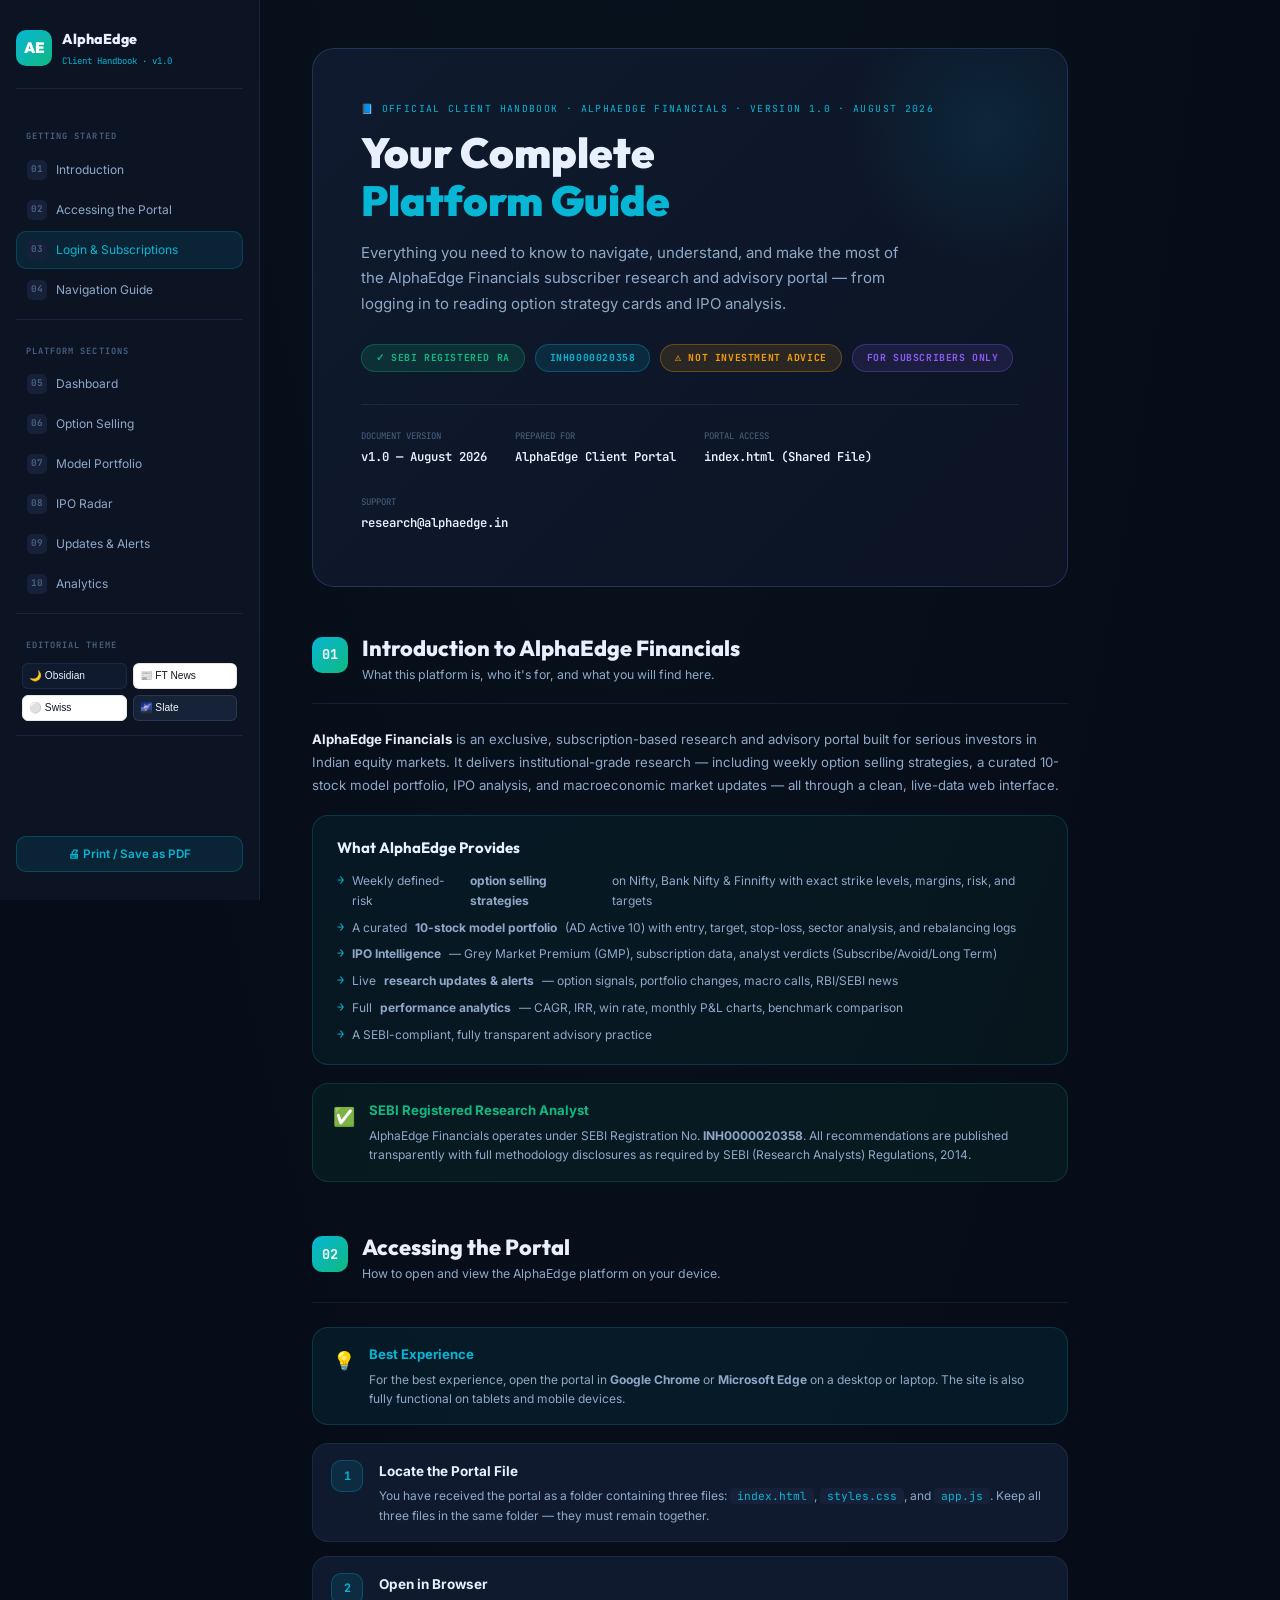
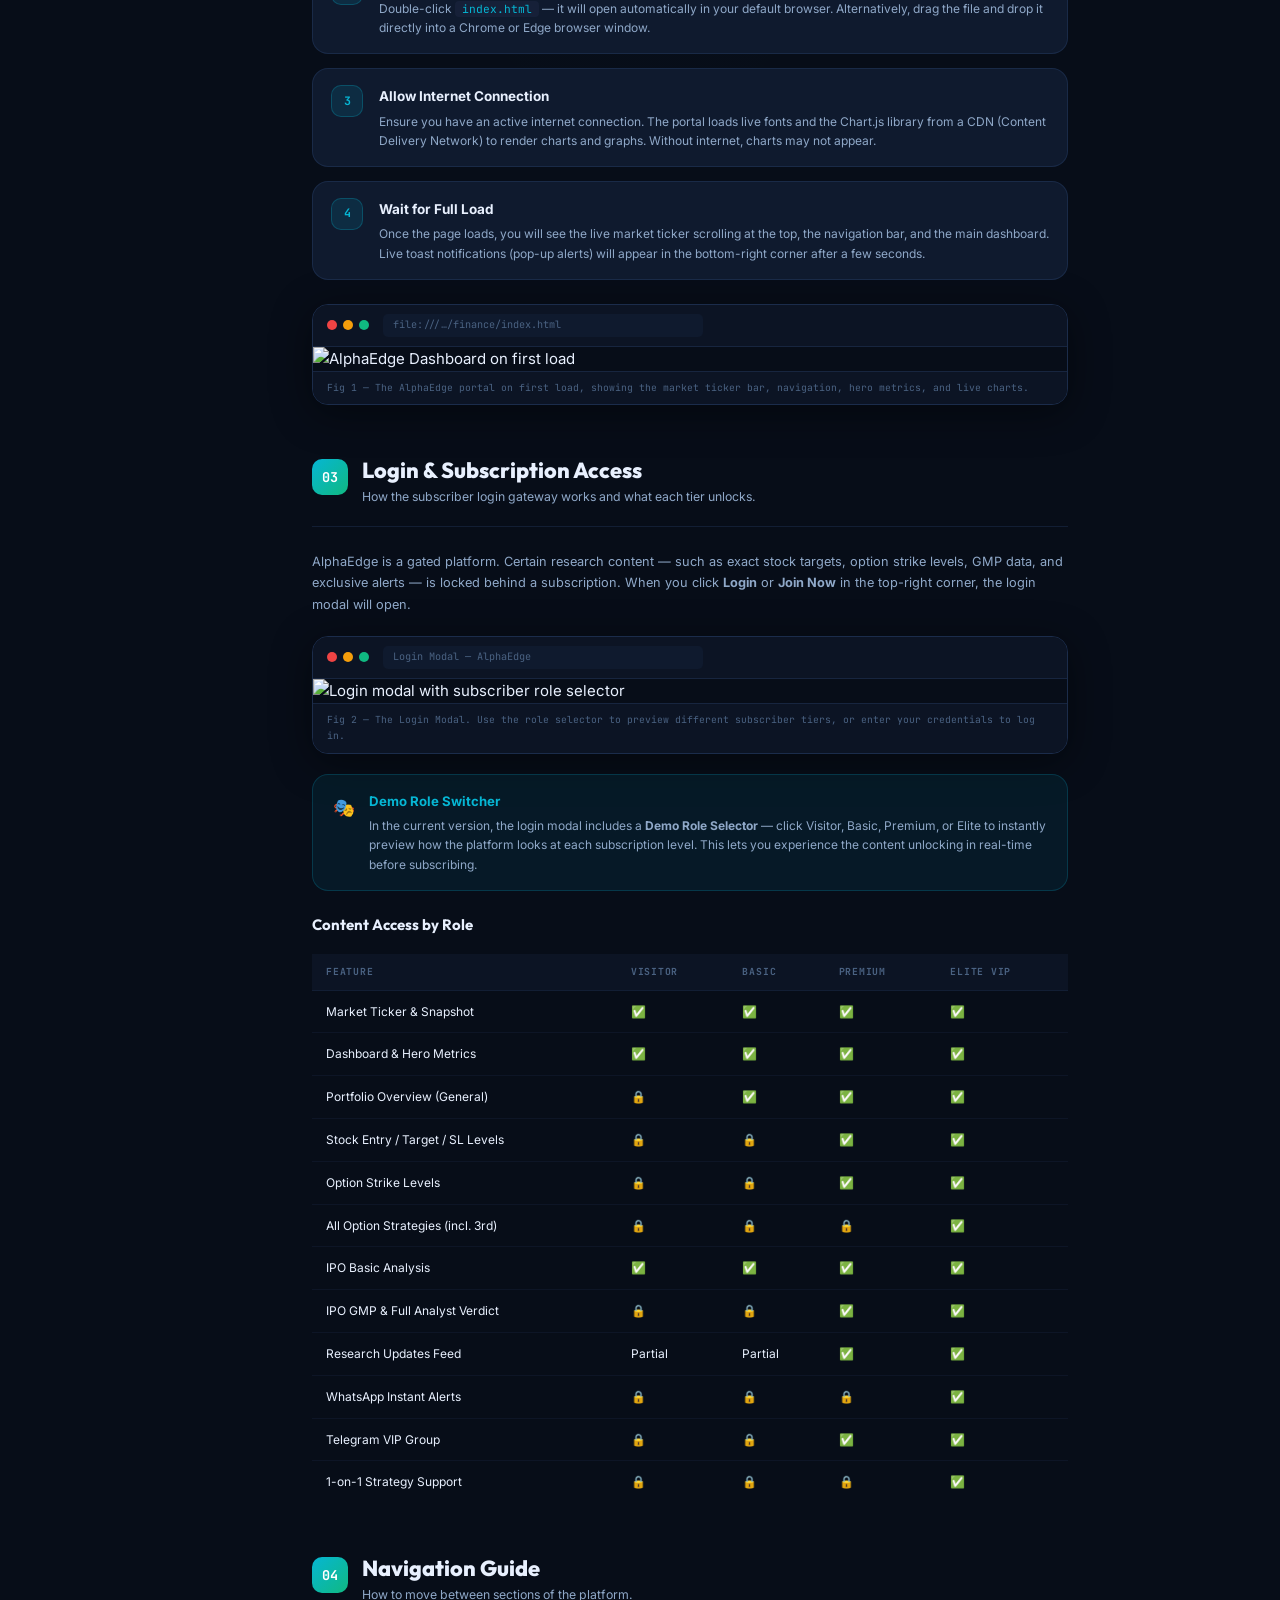
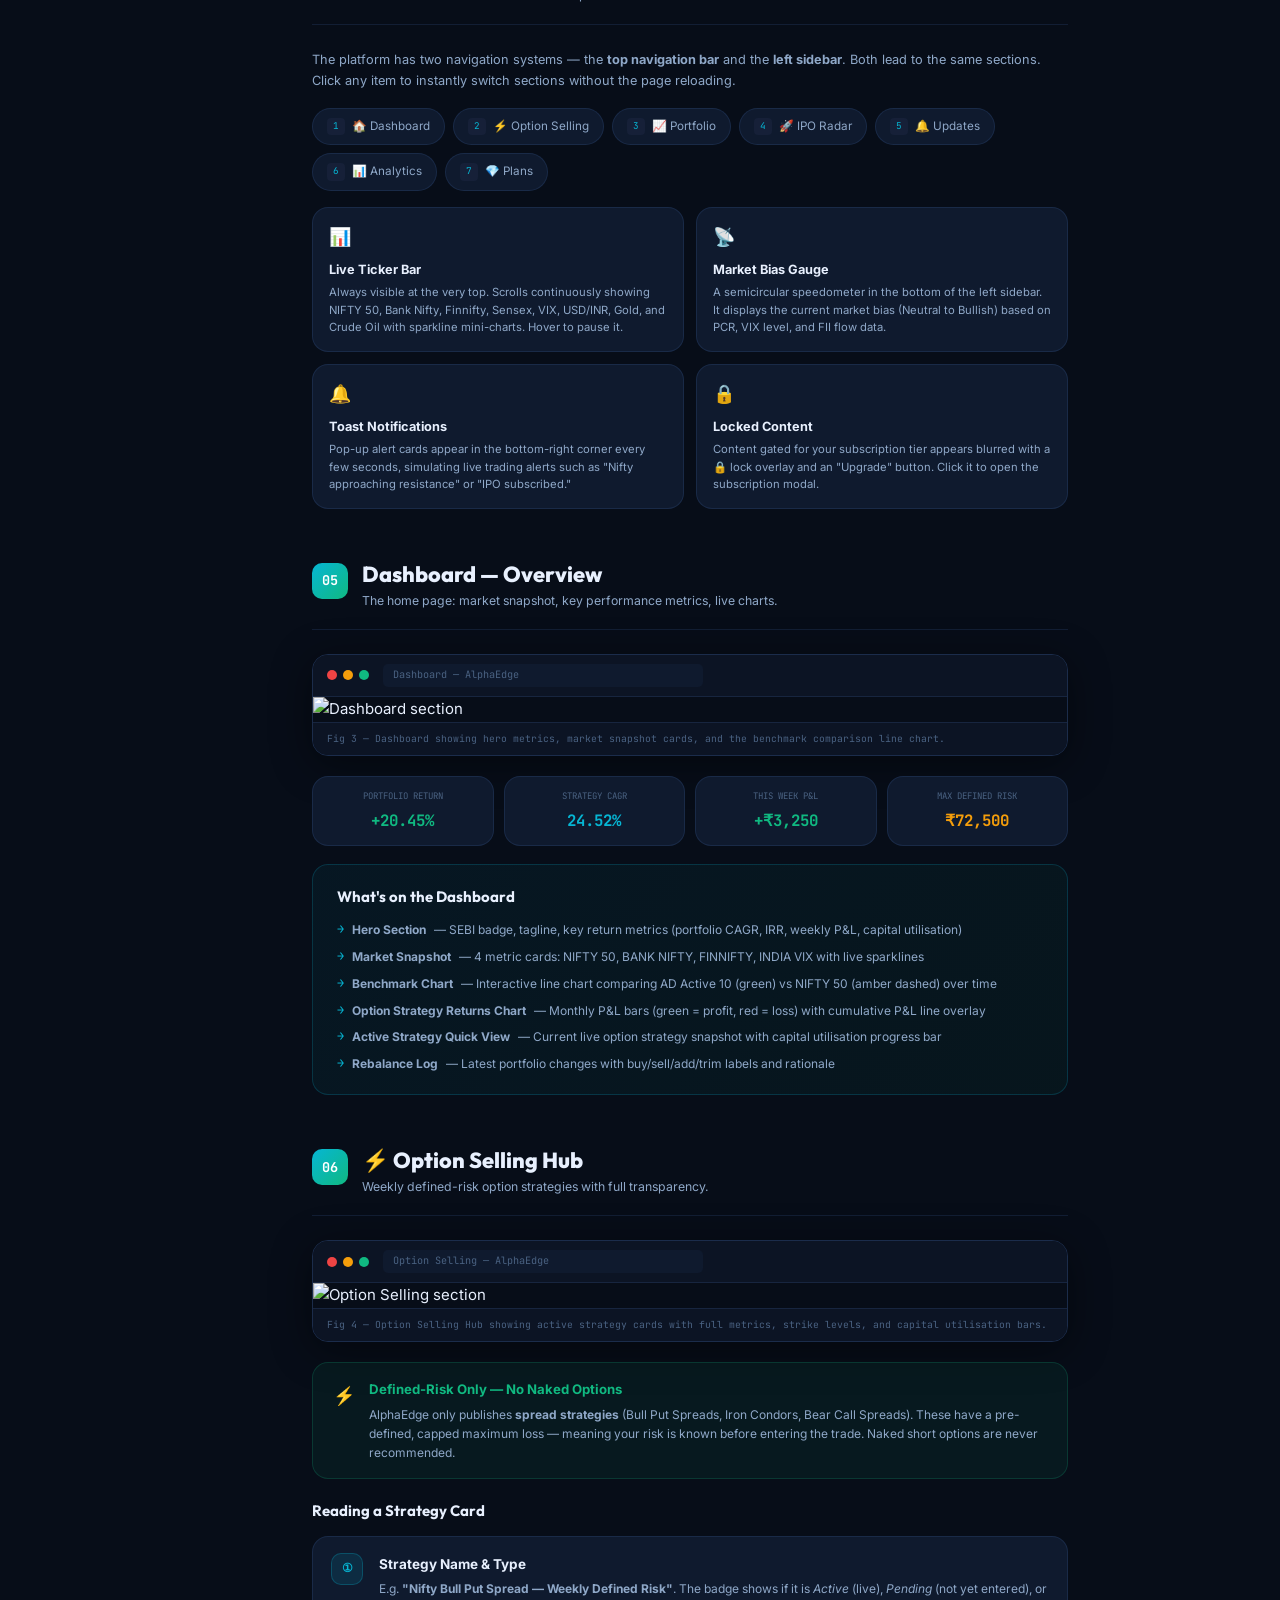
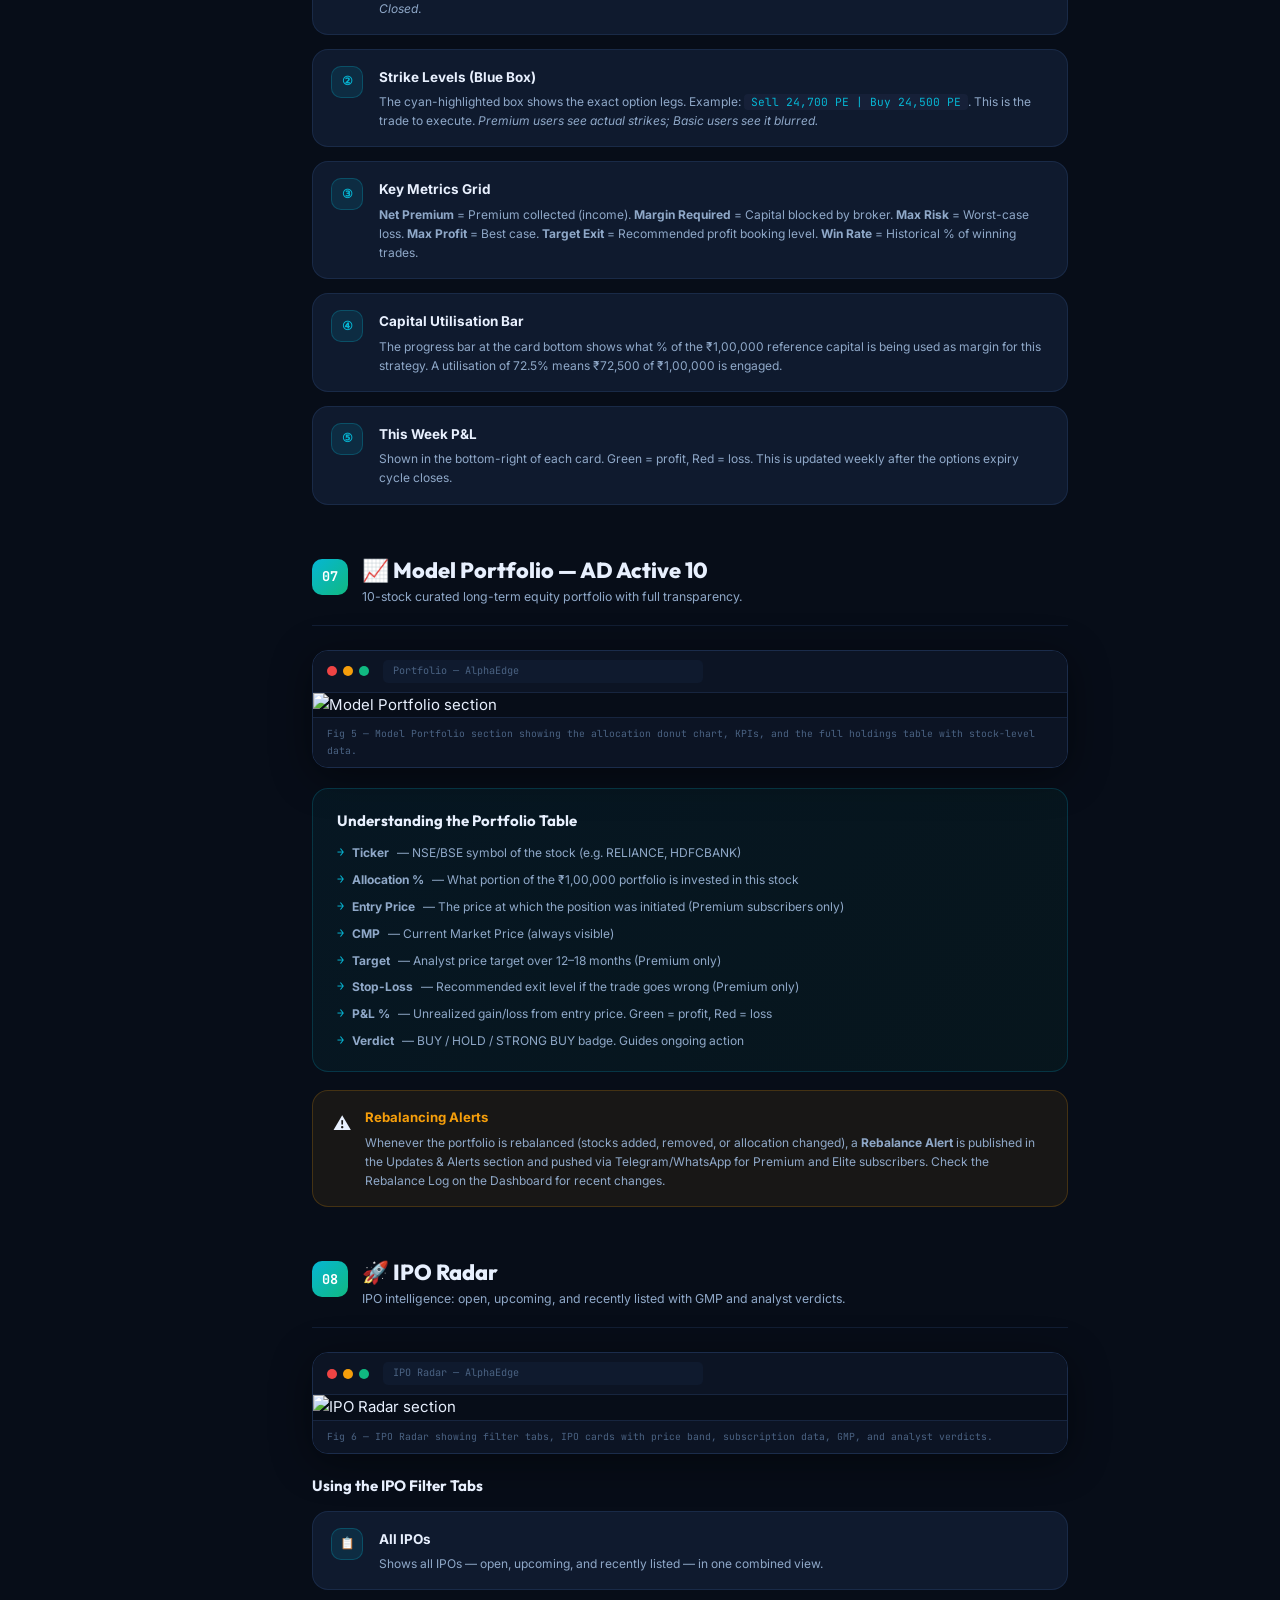
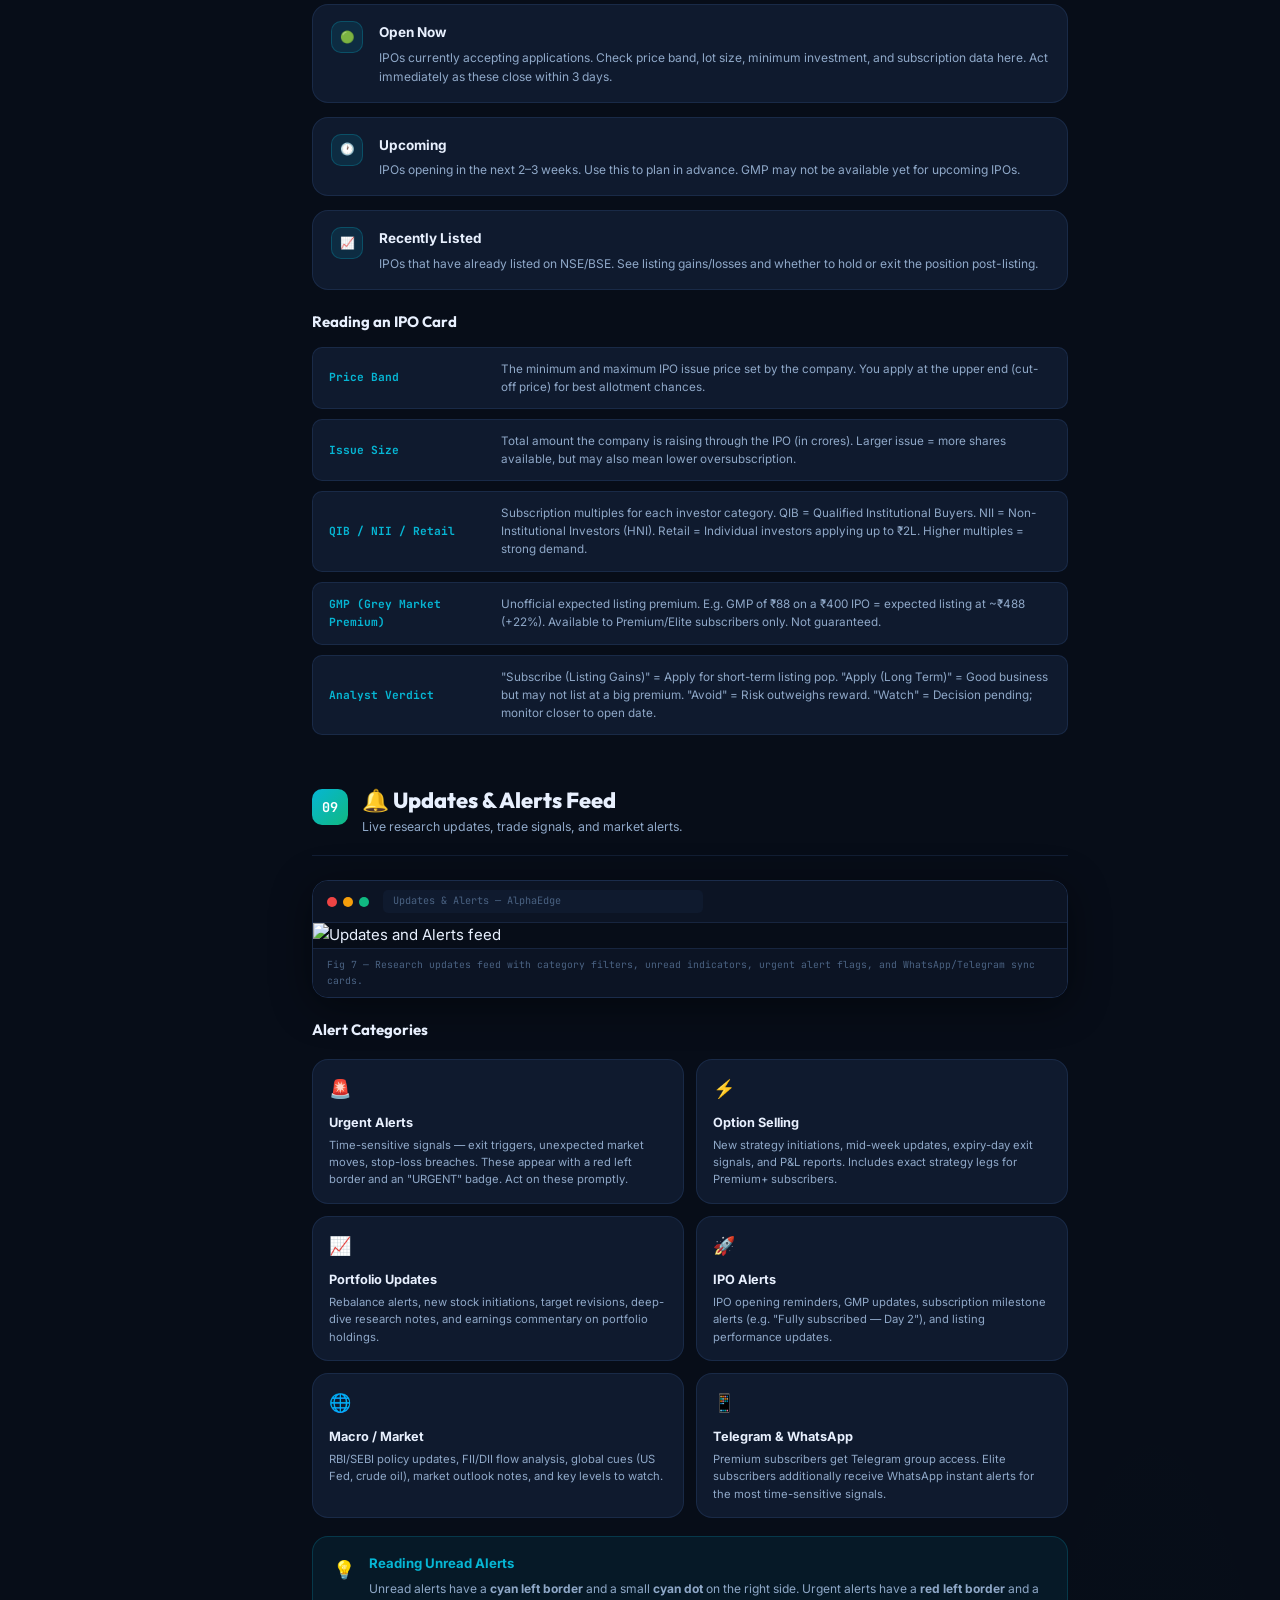
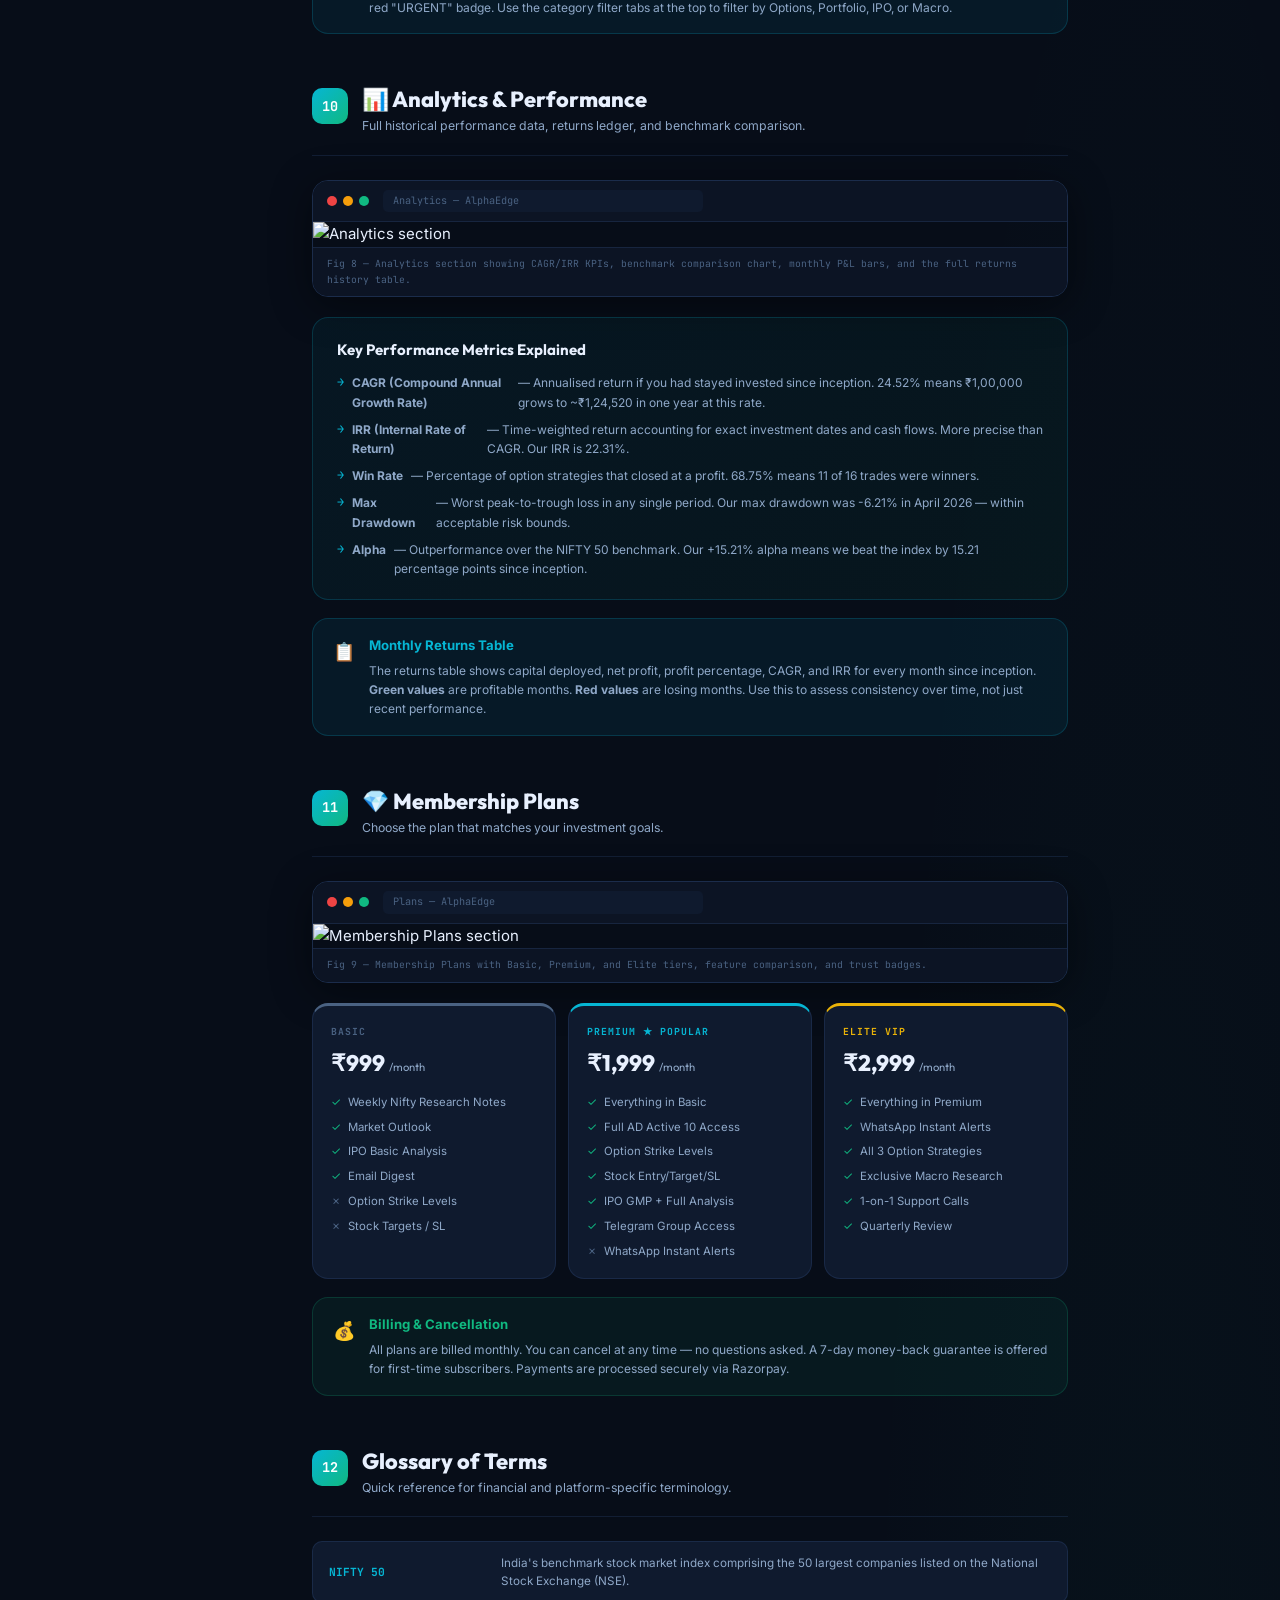
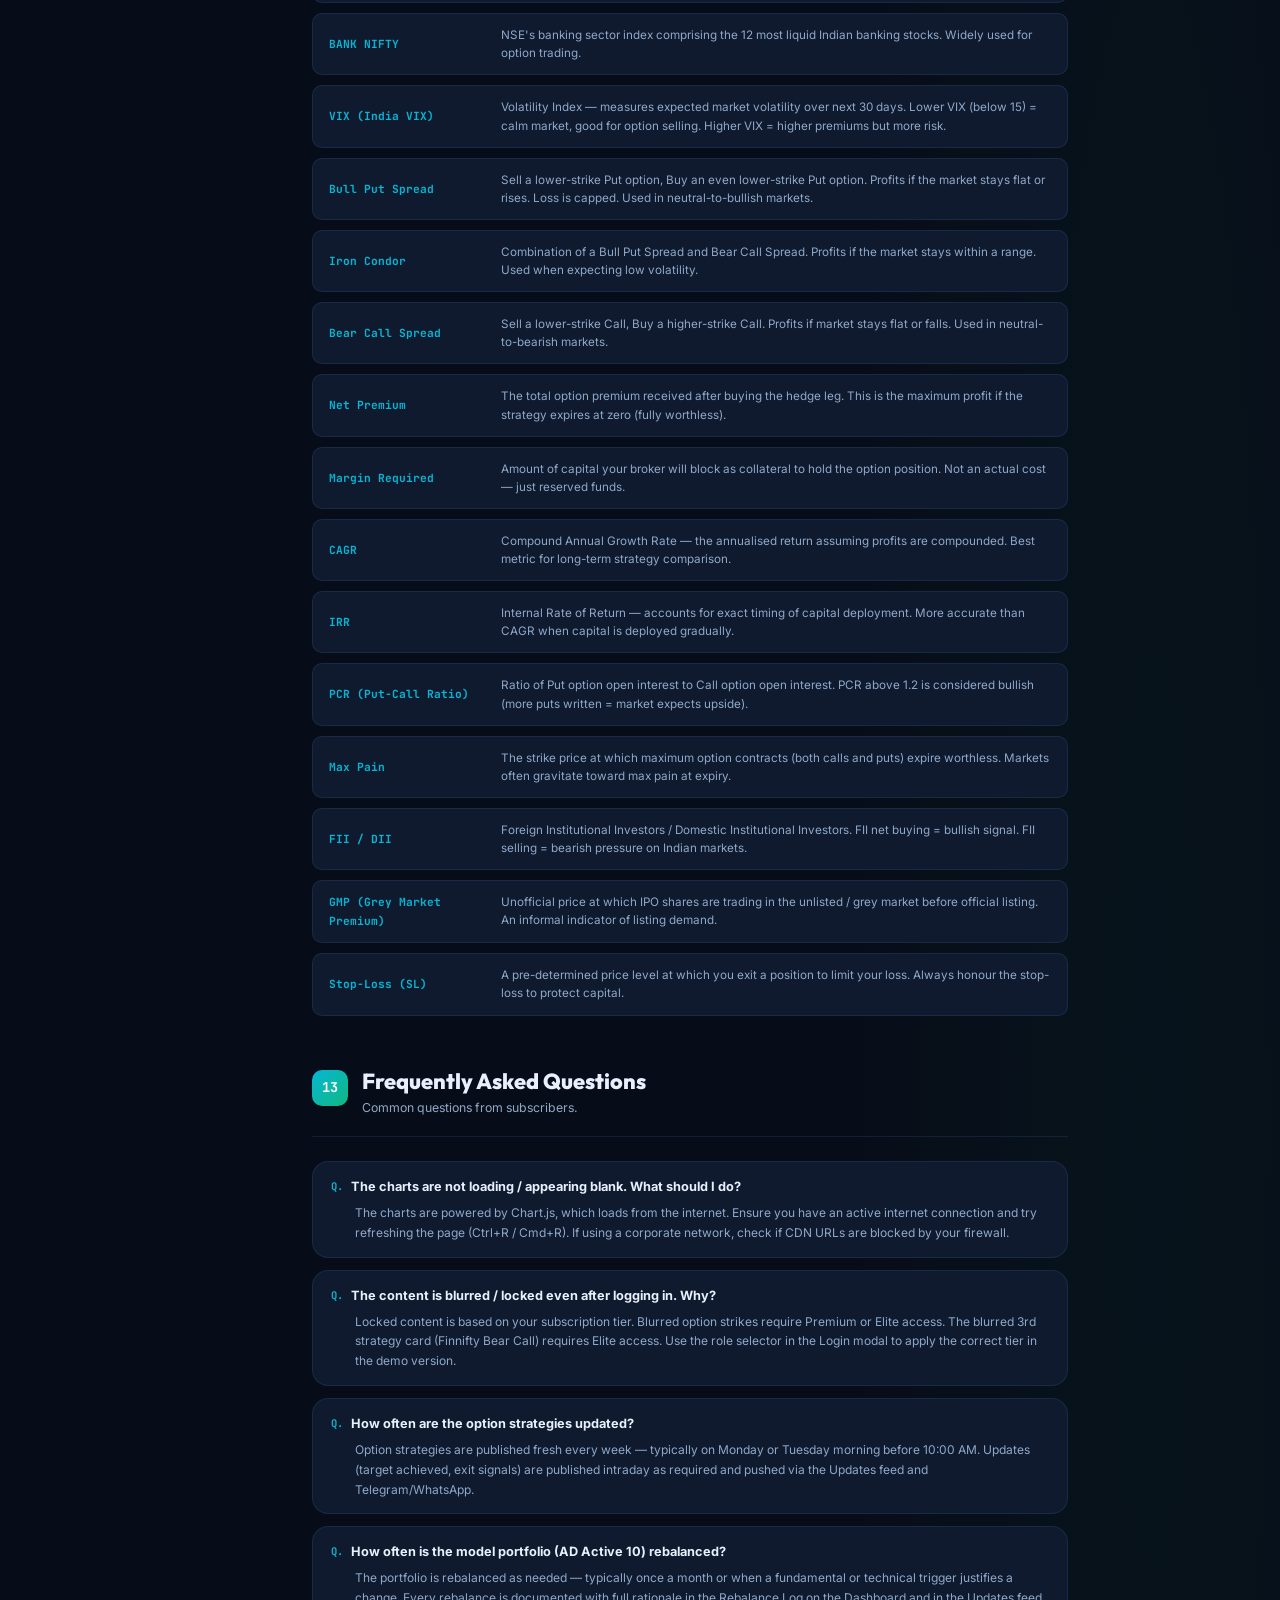
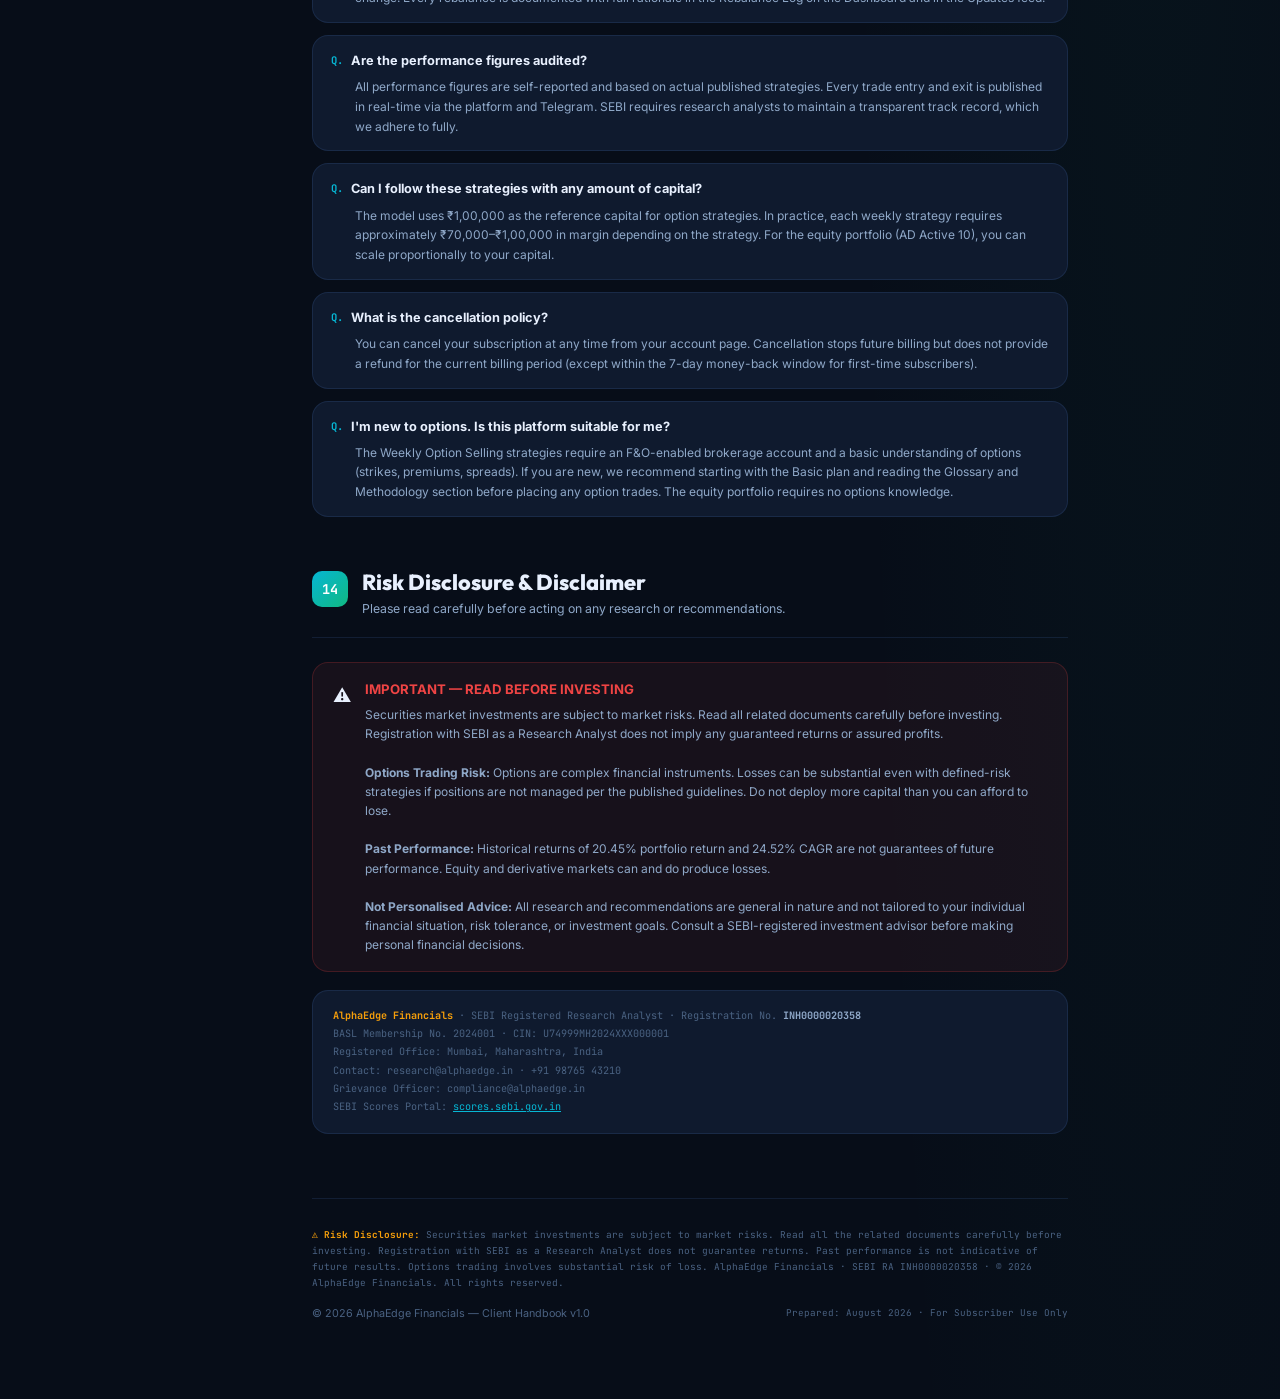
==== commit 155551fd: "feat(themes): add interactive theme switcher with FT Newsprint, Swiss Minimal, Obsidian Pro, and Nor" ====
--- a/handbook.html
+++ b/handbook.html
@@ -9,8 +9,8 @@
   <link rel="preconnect" href="https://fonts.gstatic.com" crossorigin>
   <link href="https://fonts.googleapis.com/css2?family=Outfit:wght@300;400;500;600;700;800;900&family=Inter:wght@300;400;500;600;700&family=JetBrains+Mono:wght@400;500;600&display=swap" rel="stylesheet">
   <style>
-    /* ── TOKENS ── */
-    :root {
+    /* ── TOKENS & EDITORIAL THEMES ── */
+    :root, [data-theme="terminal-dark"] {
       --bg: #070d18;
       --bg2: #0c1424;
       --bg3: #0f1a2e;
@@ -36,6 +36,63 @@
       --pill: 999px;
     }
 
+    [data-theme="ft-cream"] {
+      --bg: #fdf6ee;
+      --bg2: #f4e4d4;
+      --bg3: #ffffff;
+      --bg4: #eed8c5;
+      --border: rgba(140, 95, 60, 0.16);
+      --border2: rgba(140, 95, 60, 0.32);
+      --emerald: #00805a;
+      --cyan: #0284c7;
+      --amber: #b45309;
+      --crimson: #c5221f;
+      --indigo: #3730a3;
+      --violet: #6d28d9;
+      --gold: #b45309;
+      --text: #12161b;
+      --text2: #4a5568;
+      --text3: #788699;
+    }
+
+    [data-theme="swiss-minimal"] {
+      --bg: #f8fafc;
+      --bg2: #ffffff;
+      --bg3: #ffffff;
+      --bg4: #f1f5f9;
+      --border: #e2e8f0;
+      --border2: #cbd5e1;
+      --emerald: #059669;
+      --cyan: #2563eb;
+      --amber: #d97706;
+      --crimson: #dc2626;
+      --indigo: #4f46e5;
+      --violet: #7c3aed;
+      --gold: #ca8a04;
+      --text: #0f172a;
+      --text2: #475569;
+      --text3: #94a3b8;
+    }
+
+    [data-theme="nordic-slate"] {
+      --bg: #0b1120;
+      --bg2: #111d33;
+      --bg3: #152238;
+      --bg4: #1e3150;
+      --border: rgba(148, 163, 184, 0.16);
+      --border2: rgba(148, 163, 184, 0.32);
+      --emerald: #10b981;
+      --cyan: #38bdf8;
+      --amber: #fbbf24;
+      --crimson: #f87171;
+      --indigo: #818cf8;
+      --violet: #a78bfa;
+      --gold: #facc15;
+      --text: #f1f5f9;
+      --text2: #94a3b8;
+      --text3: #64748b;
+    }
+
     /* ── RESET ── */
     *, *::before, *::after { box-sizing: border-box; margin: 0; padding: 0; }
     html { scroll-behavior: smooth; font-size: 15px; }
@@ -545,10 +602,18 @@
     @media (max-width: 900px) {
       .page-wrap { grid-template-columns: 1fr; }
       .toc { display: none; }
-      .main { padding: 28px 22px; }
+      .main { padding: 20px 16px; width: 100%; max-width: 100%; }
+      .cover { padding: 28px 20px; border-radius: var(--rl); margin-bottom: 28px; }
+      .cover h1 { font-size: 1.8rem; line-height: 1.2; }
+      .cover-sub { font-size: 0.85rem; }
+      .cover-meta { gap: 14px; }
       .feature-grid { grid-template-columns: 1fr; }
       .tier-grid { grid-template-columns: 1fr; }
-      .metric-strip { grid-template-columns: repeat(2, 1fr); }
+      .metric-strip { grid-template-columns: 1fr 1fr; }
+      .role-table { display: block; overflow-x: auto; -webkit-overflow-scrolling: touch; width: 100%; }
+      .gloss-item { grid-template-columns: 1fr; gap: 4px; }
+      .section { margin-bottom: 36px; }
+      .section-header-text h2 { font-size: 1.25rem; }
     }
   </style>
 </head>
@@ -582,11 +647,21 @@
     <a class="toc-item" href="#analytics"><span class="toc-num">10</span> Analytics</a>
 
     <div class="toc-divider"></div>
-    <div class="toc-section-label">Reference</div>
-    <a class="toc-item" href="#plans"><span class="toc-num">11</span> Membership Plans</a>
-    <a class="toc-item" href="#glossary"><span class="toc-num">12</span> Glossary of Terms</a>
-    <a class="toc-item" href="#faq"><span class="toc-num">13</span> FAQ</a>
-    <a class="toc-item" href="#disclaimer"><span class="toc-num">14</span> Risk &amp; Disclaimer</a>
+    <div class="toc-section-label">Editorial Theme</div>
+    <div style="display:grid;grid-template-columns:1fr 1fr;gap:6px;padding:4px 6px">
+      <button class="theme-select-btn active" data-theme="terminal-dark" style="padding:6px;border-radius:6px;border:1px solid var(--border);background:var(--bg3);color:var(--text);font-size:0.68rem;cursor:pointer;display:flex;align-items:center;gap:4px">
+        🌙 Obsidian
+      </button>
+      <button class="theme-select-btn" data-theme="ft-cream" style="padding:6px;border-radius:6px;border:1px solid var(--border);background:var(--bg3);color:var(--text);font-size:0.68rem;cursor:pointer;display:flex;align-items:center;gap:4px">
+        📰 FT News
+      </button>
+      <button class="theme-select-btn" data-theme="swiss-minimal" style="padding:6px;border-radius:6px;border:1px solid var(--border);background:var(--bg3);color:var(--text);font-size:0.68rem;cursor:pointer;display:flex;align-items:center;gap:4px">
+        ⚪ Swiss
+      </button>
+      <button class="theme-select-btn" data-theme="nordic-slate" style="padding:6px;border-radius:6px;border:1px solid var(--border);background:var(--bg3);color:var(--text);font-size:0.68rem;cursor:pointer;display:flex;align-items:center;gap:4px">
+        🌌 Slate
+      </button>
+    </div>
 
     <div class="toc-divider"></div>
     <button class="toc-print-btn" onclick="window.print()">🖨 Print / Save as PDF</button>
@@ -1505,6 +1580,19 @@
     });
   }, { rootMargin: '-20% 0px -70% 0px' });
   sections.forEach(s => observer.observe(s));
+
+  // Theme switcher in handbook
+  const themeBtns = document.querySelectorAll('.theme-select-btn');
+  function applyHandbookTheme(theme) {
+    document.documentElement.setAttribute('data-theme', theme);
+    localStorage.setItem('alphaedge_theme', theme);
+    themeBtns.forEach(b => b.classList.toggle('active', b.dataset.theme === theme));
+  }
+  themeBtns.forEach(btn => {
+    btn.addEventListener('click', () => applyHandbookTheme(btn.dataset.theme));
+  });
+  const savedTheme = localStorage.getItem('alphaedge_theme') || 'terminal-dark';
+  applyHandbookTheme(savedTheme);
 </script>
 
 </body>
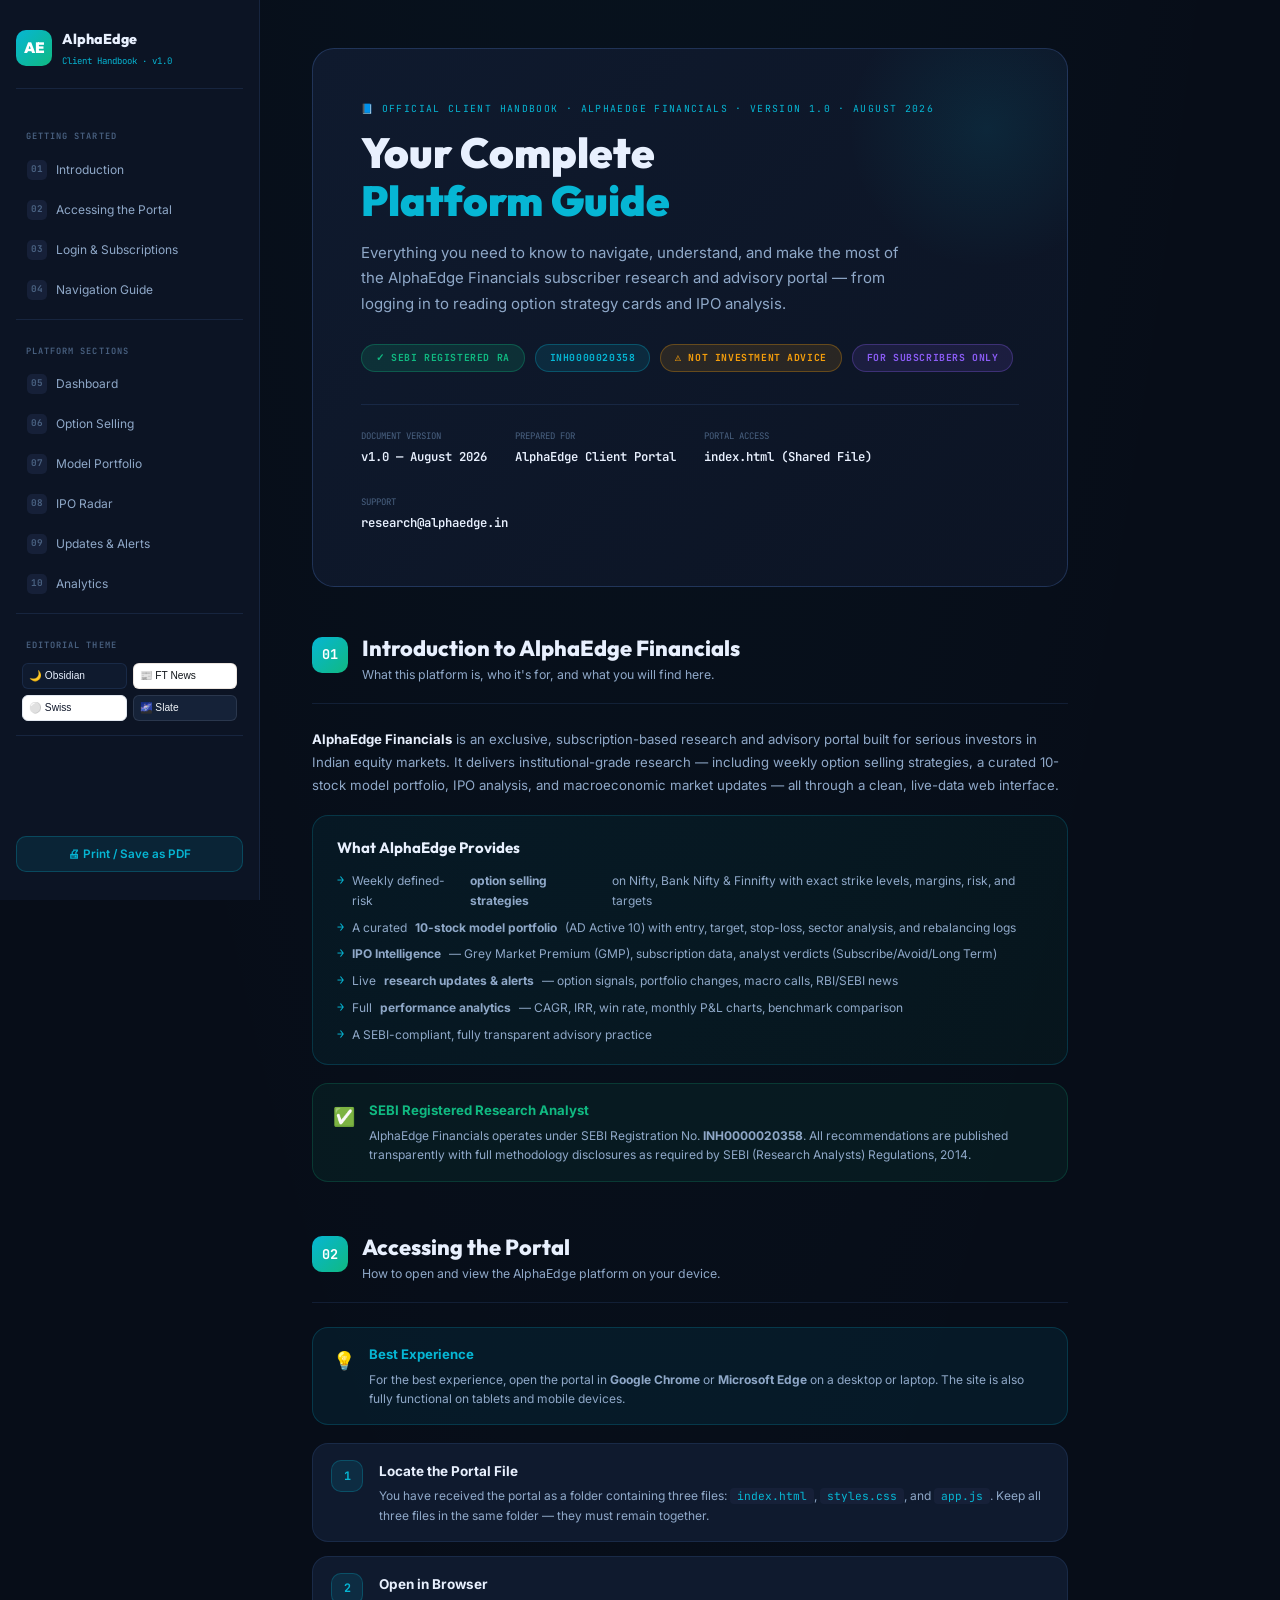
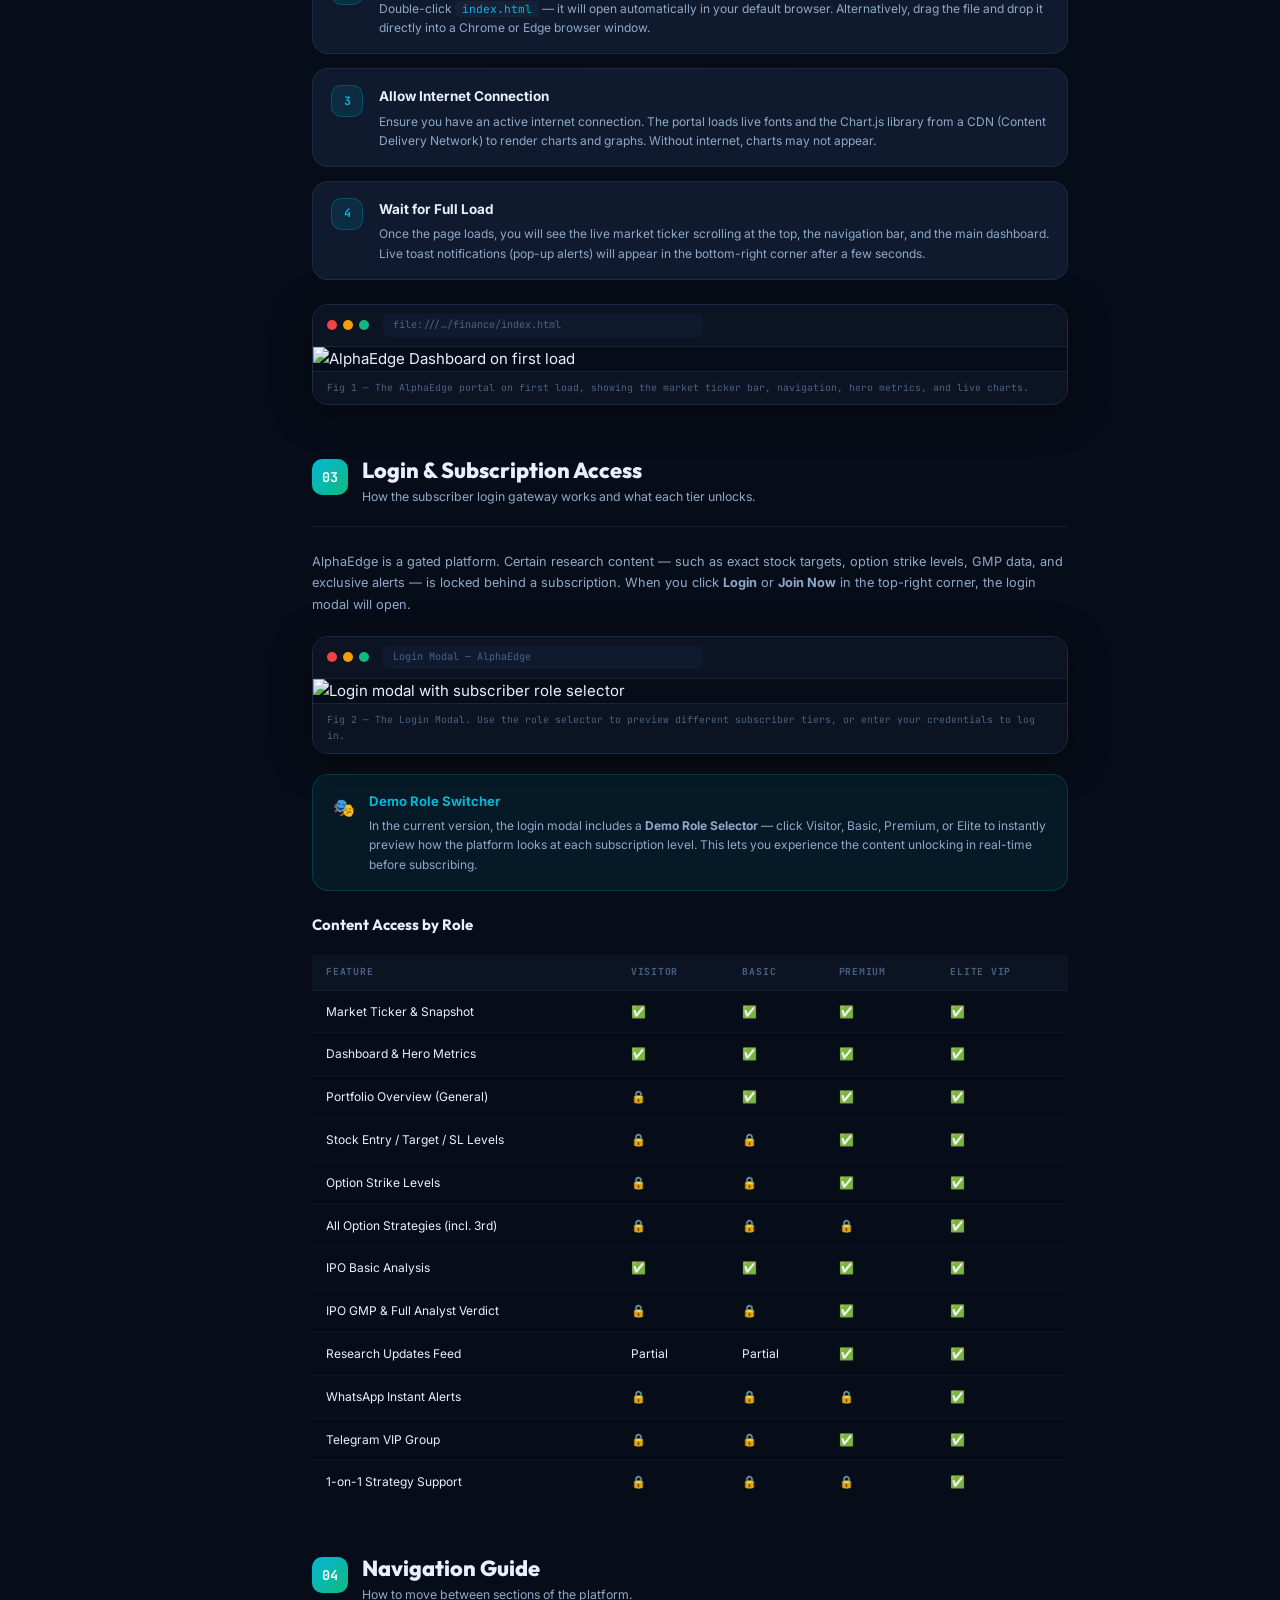
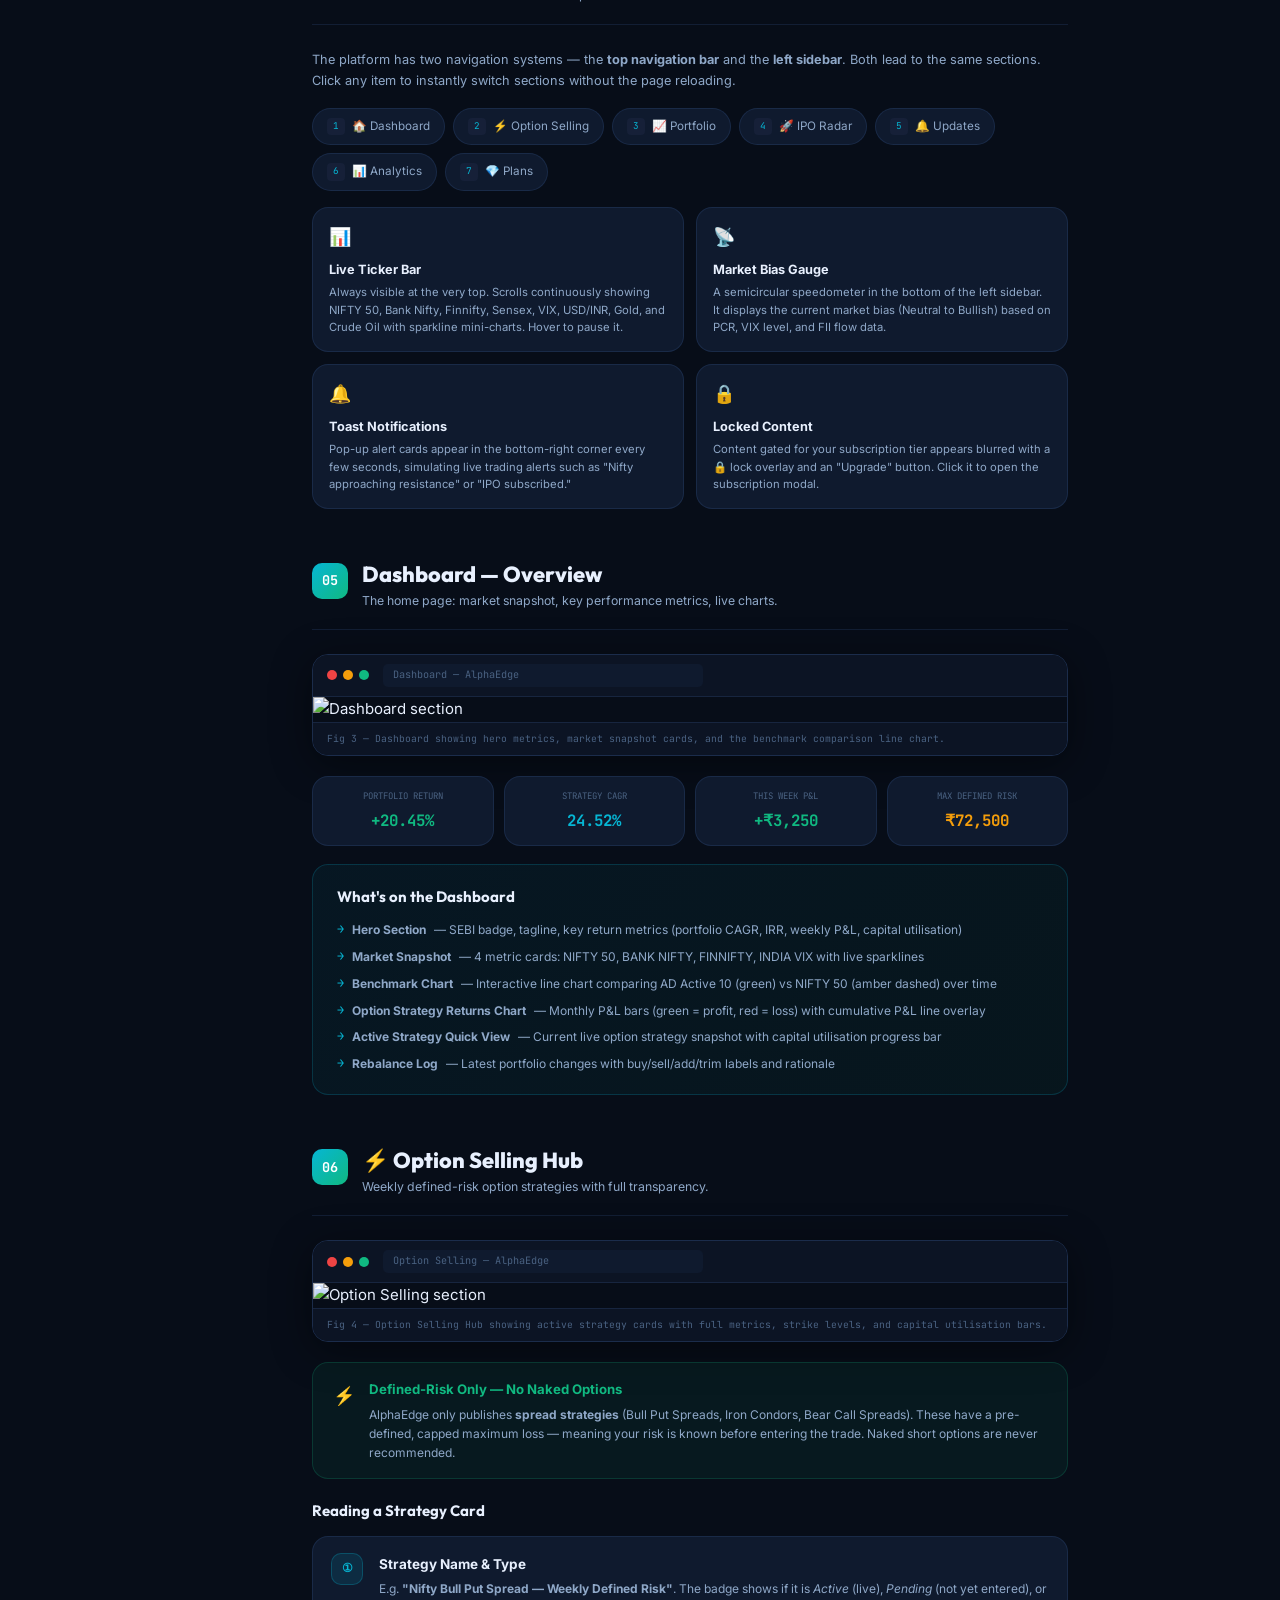
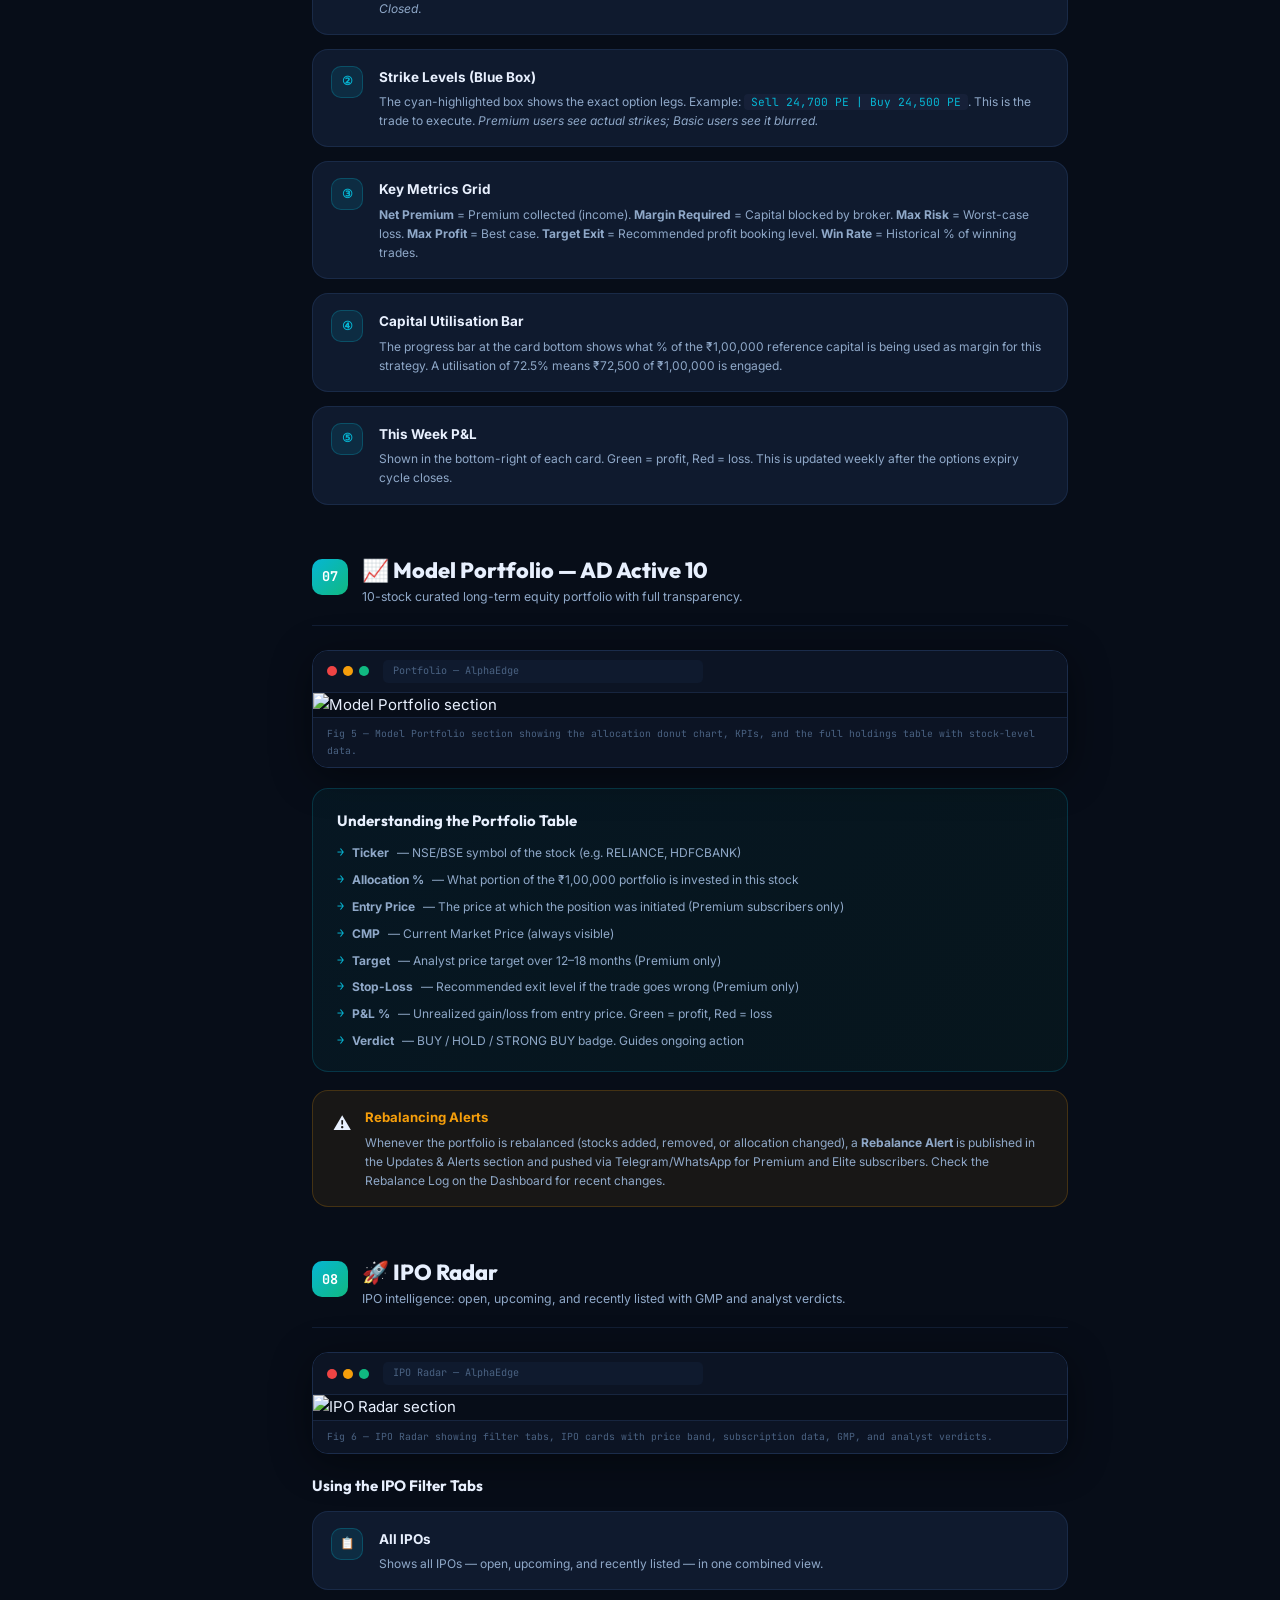
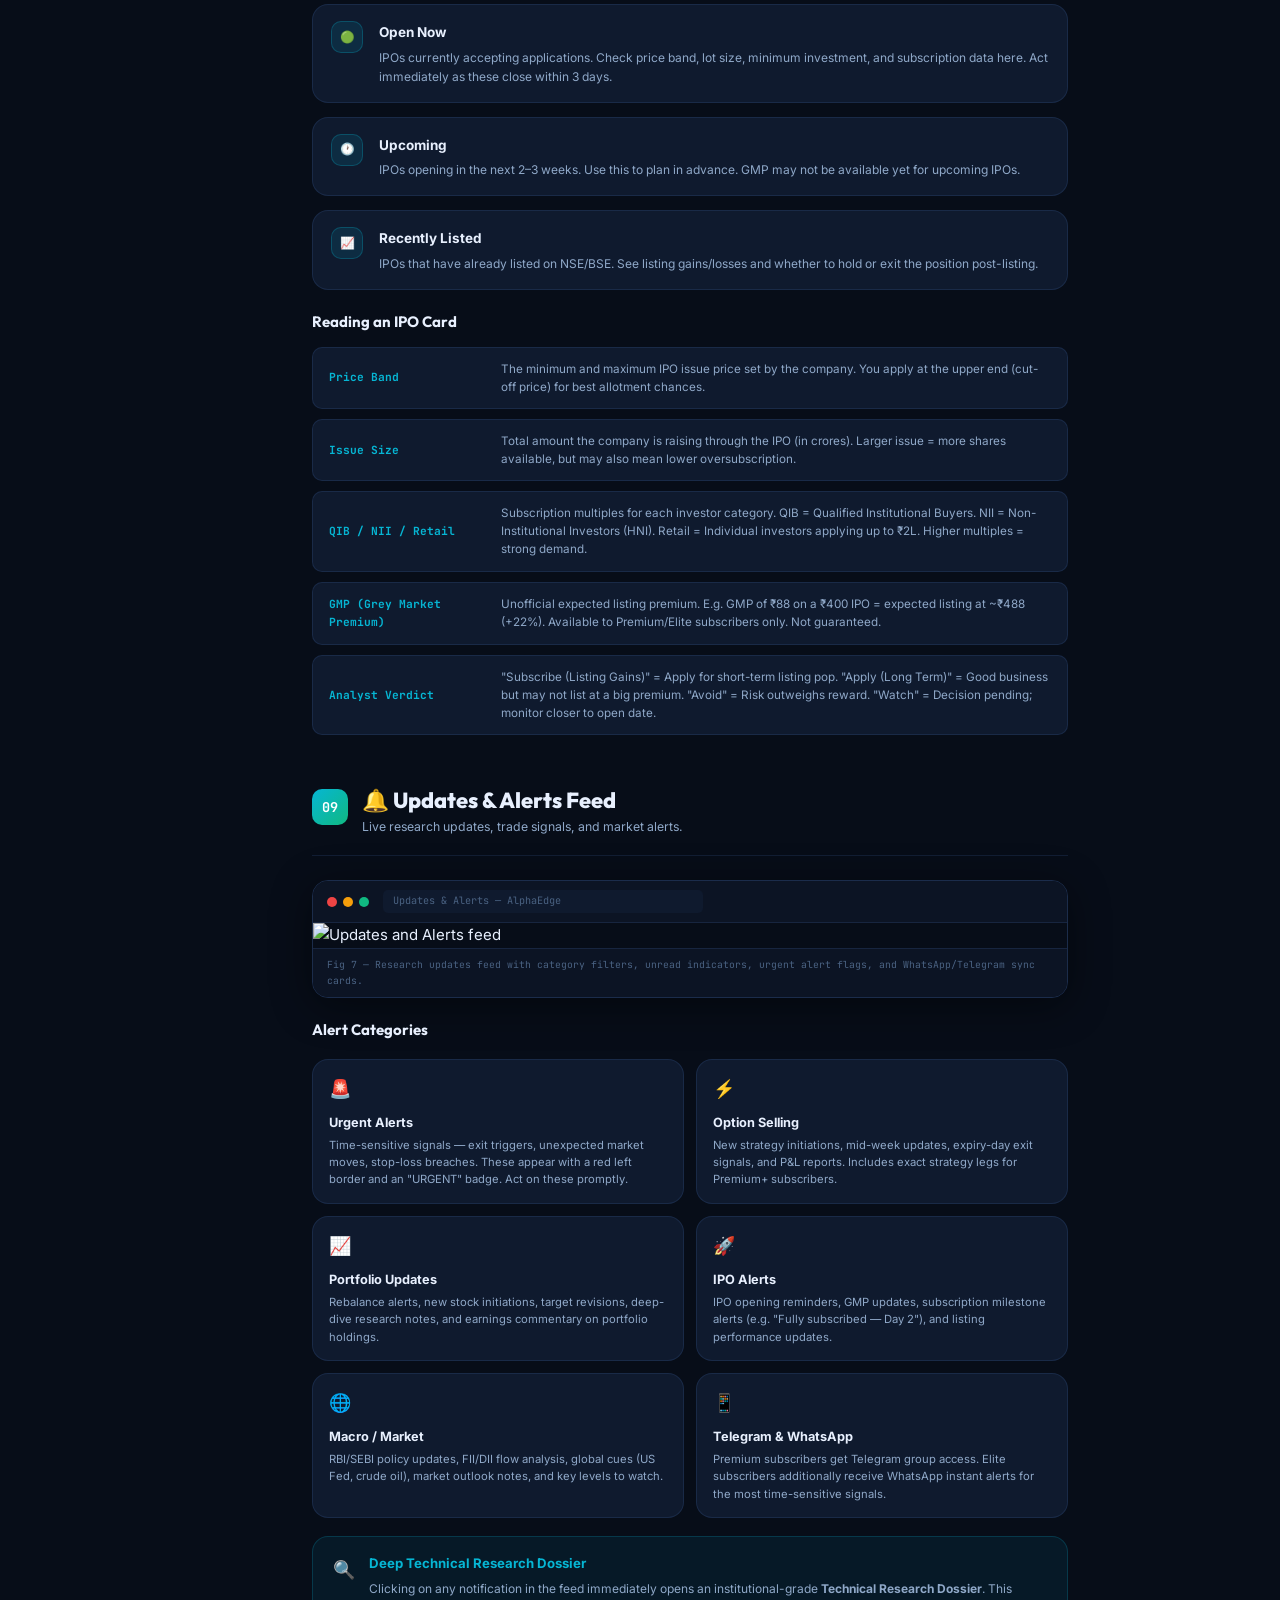
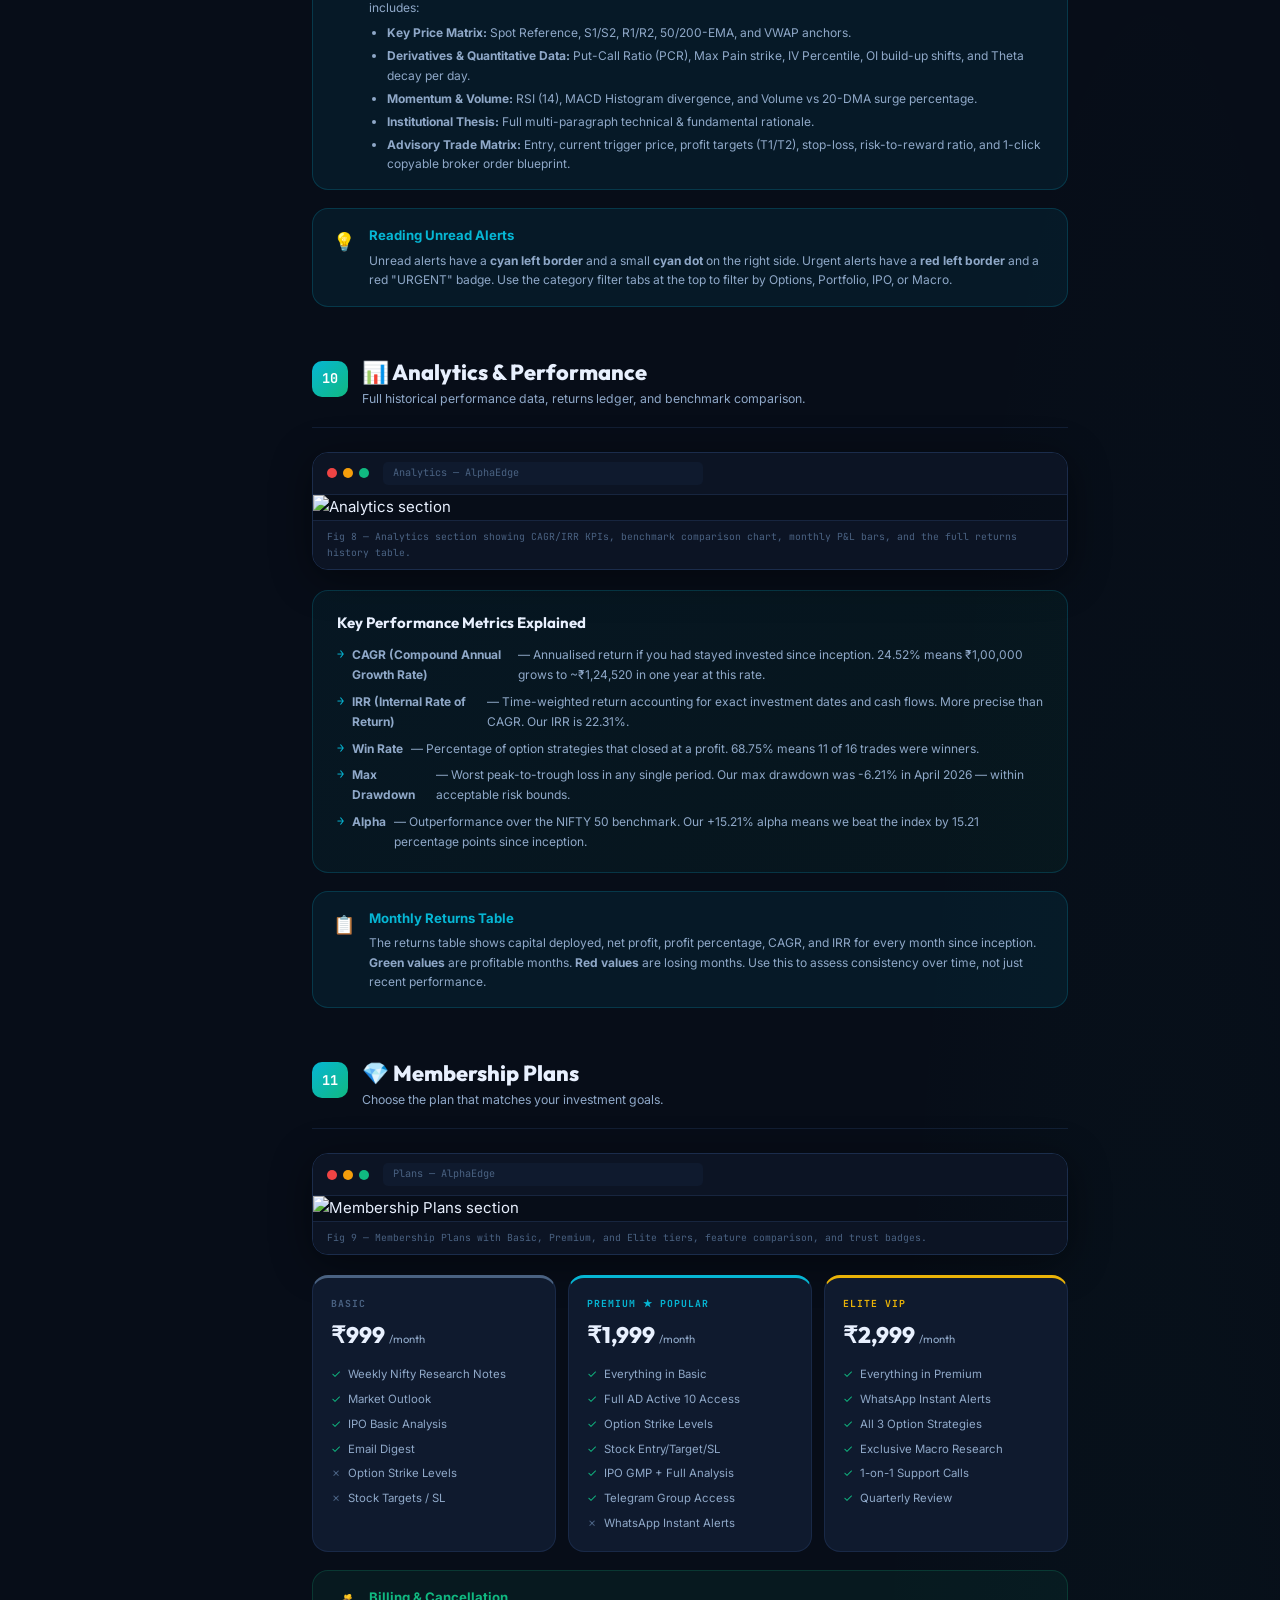
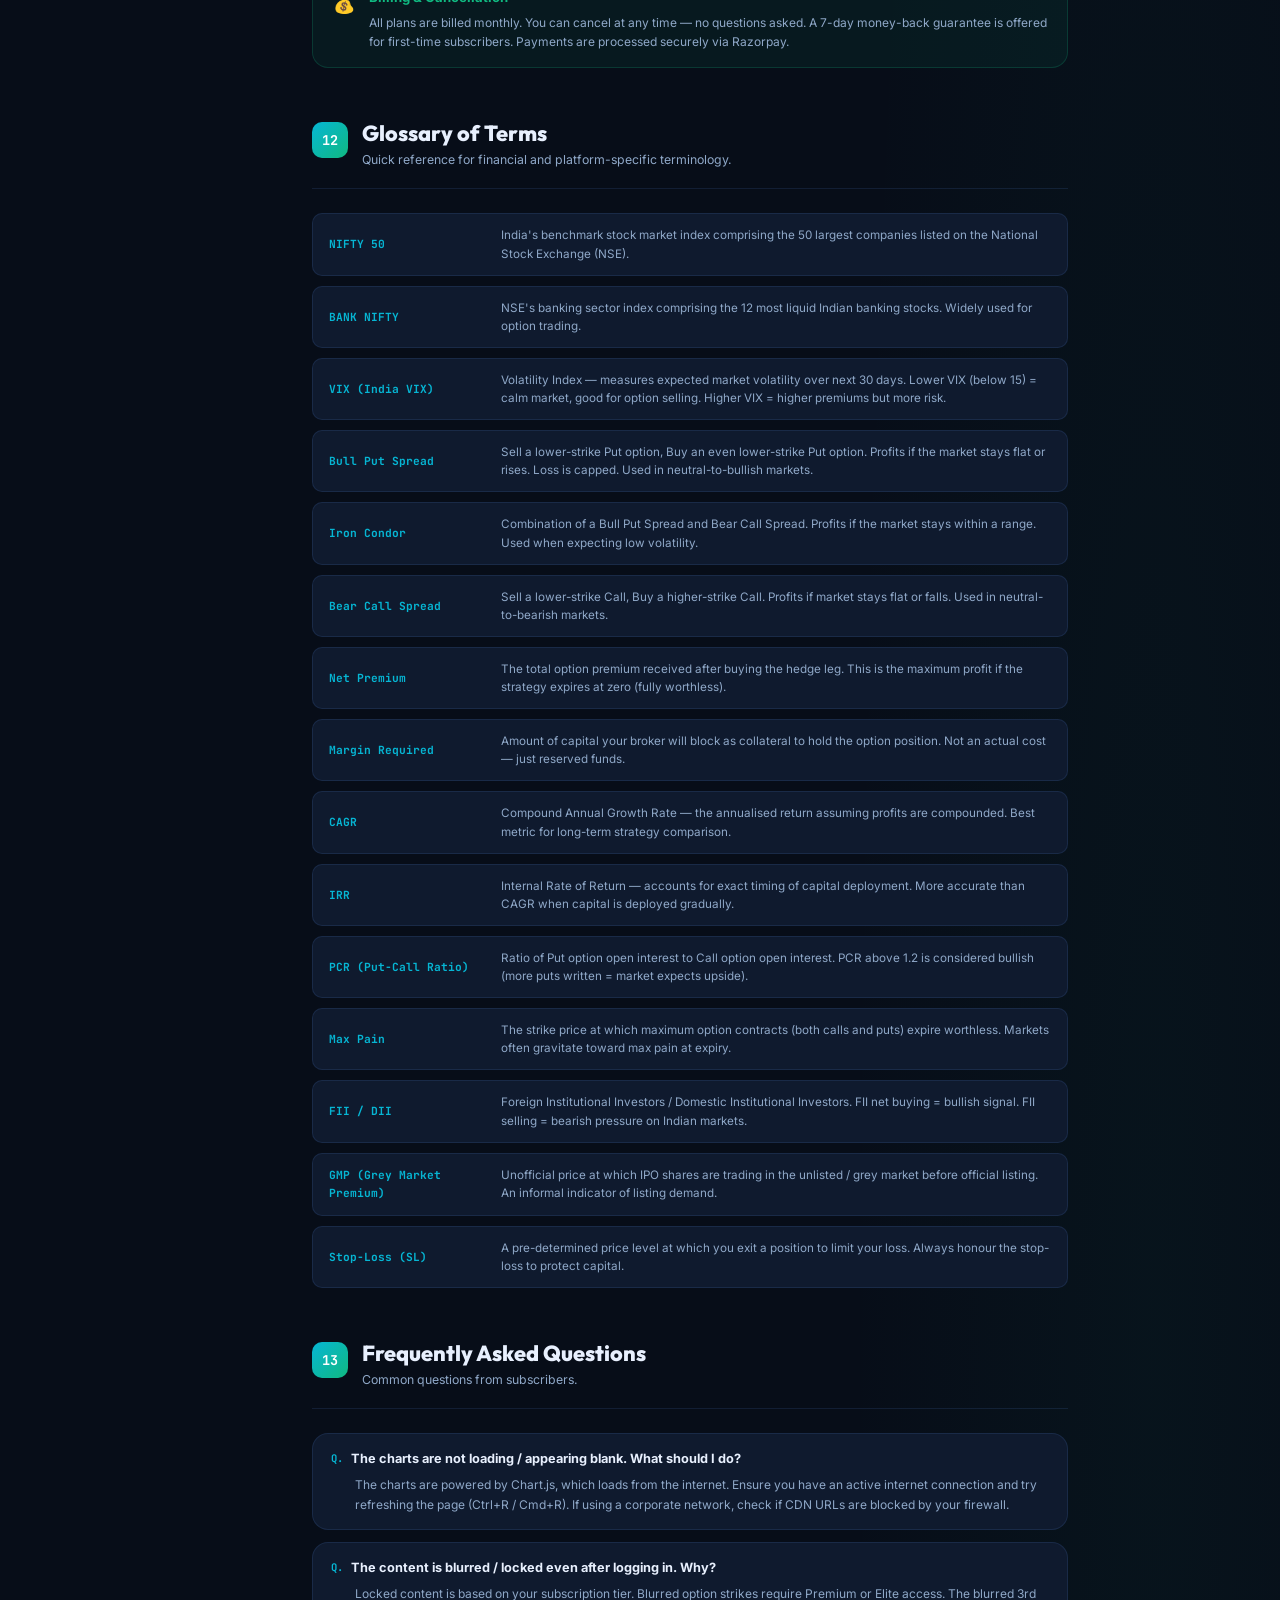
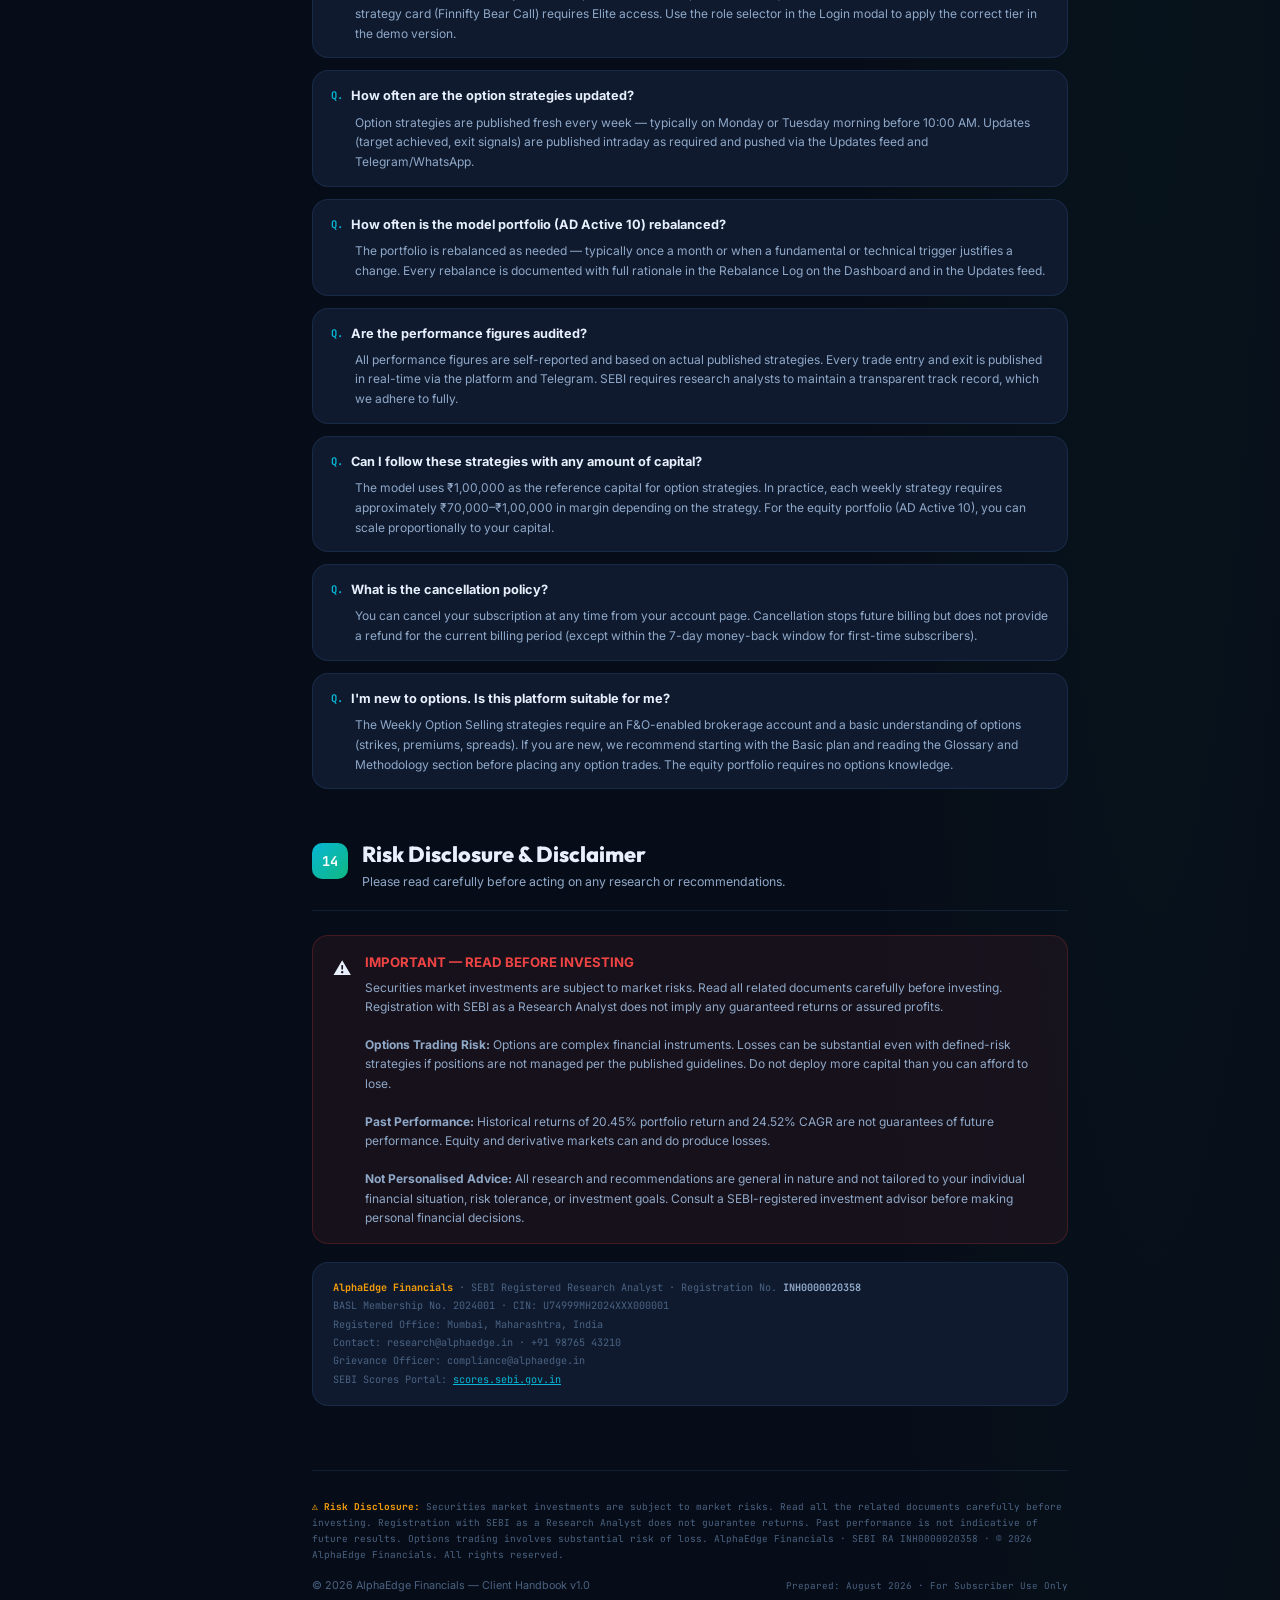
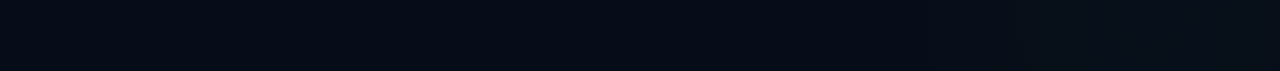
==== commit caffa32b: "feat(research): add interactive institutional-grade deep technical research dossier modal for all no" ====
--- a/handbook.html
+++ b/handbook.html
@@ -1301,6 +1301,22 @@
       </div>
 
       <div class="callout tip">
+        <div class="callout-icon">🔍</div>
+        <div class="callout-body">
+          <div class="callout-title">Deep Technical Research Dossier</div>
+          <div class="callout-text">Clicking on any notification in the feed immediately opens an institutional-grade <strong>Technical Research Dossier</strong>. This includes:
+            <ul style="margin-top:6px;padding-left:18px;display:flex;flex-direction:column;gap:4px">
+              <li><strong>Key Price Matrix:</strong> Spot Reference, S1/S2, R1/R2, 50/200-EMA, and VWAP anchors.</li>
+              <li><strong>Derivatives &amp; Quantitative Data:</strong> Put-Call Ratio (PCR), Max Pain strike, IV Percentile, OI build-up shifts, and Theta decay per day.</li>
+              <li><strong>Momentum &amp; Volume:</strong> RSI (14), MACD Histogram divergence, and Volume vs 20-DMA surge percentage.</li>
+              <li><strong>Institutional Thesis:</strong> Full multi-paragraph technical &amp; fundamental rationale.</li>
+              <li><strong>Advisory Trade Matrix:</strong> Entry, current trigger price, profit targets (T1/T2), stop-loss, risk-to-reward ratio, and 1-click copyable broker order blueprint.</li>
+            </ul>
+          </div>
+        </div>
+      </div>
+
+      <div class="callout tip">
         <div class="callout-icon">💡</div>
         <div class="callout-body">
           <div class="callout-title">Reading Unread Alerts</div>
